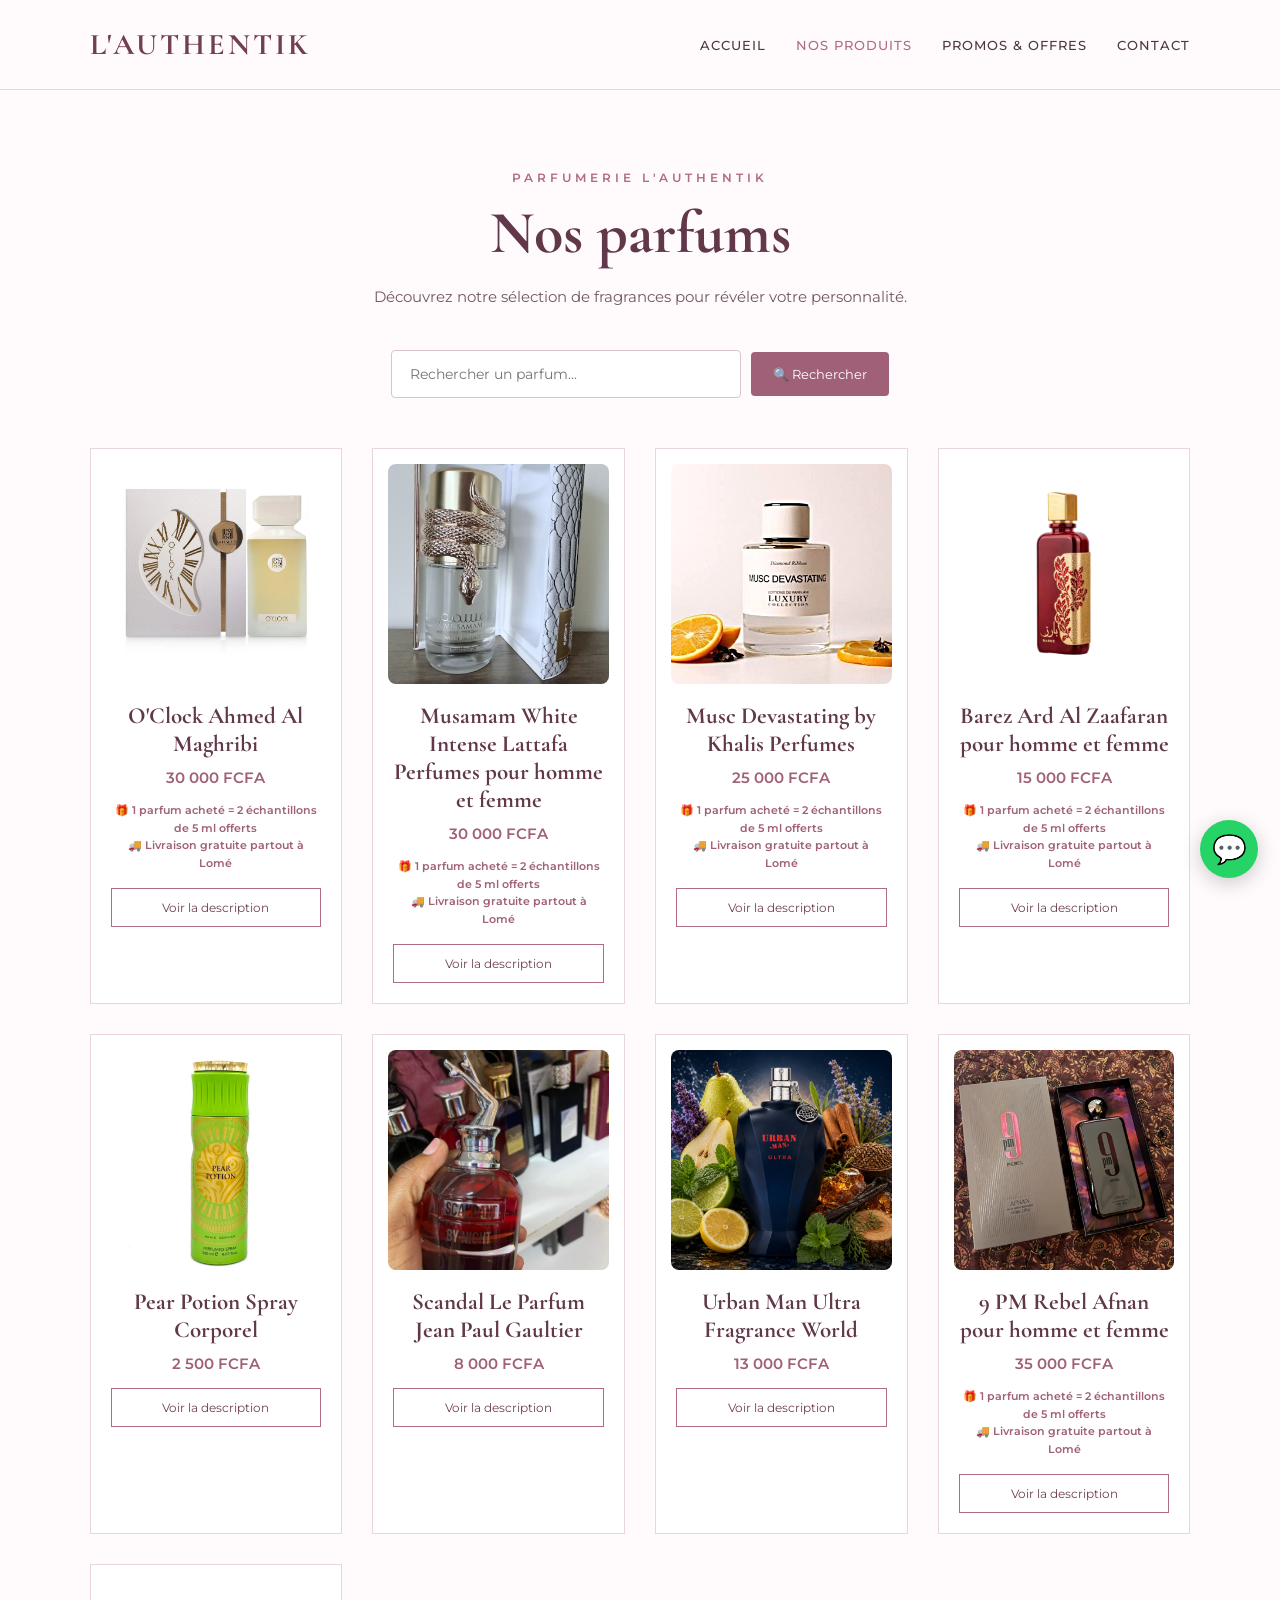
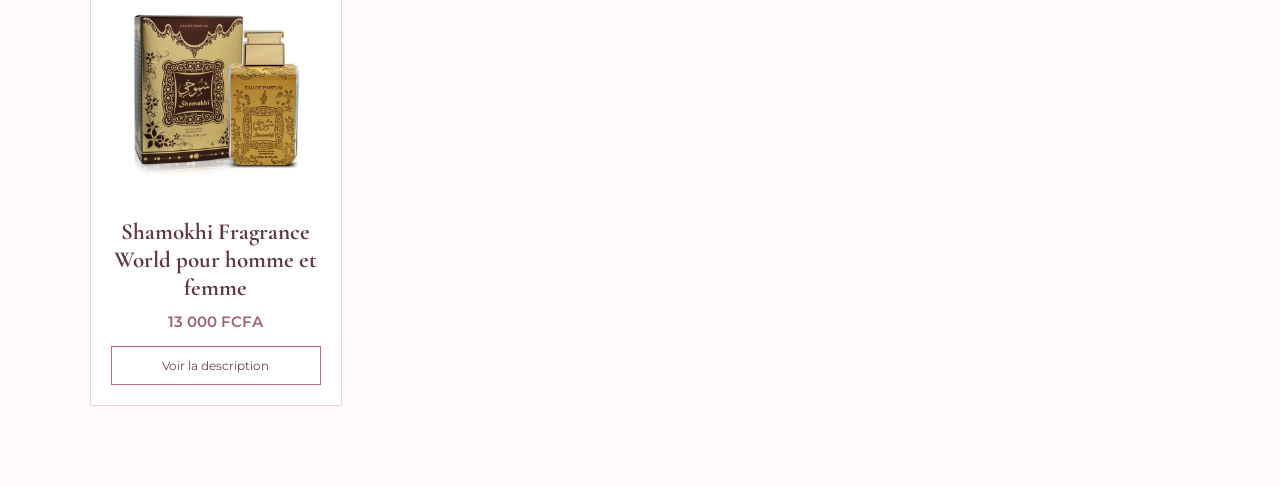
==== produits.html @ a154cd82 "Add files via upload" ====
<!DOCTYPE html>
<html lang="fr">

<head>
    <meta charset="UTF-8">
    <meta name="viewport" content="width=device-width, initial-scale=1.0">

    <link rel="stylesheet" href="css/style.css">

    <title>Nos produits - PARFUMERIE L'AUTHENTIK</title>
</head>

<body>

    <!-- HEADER -->
    <header>

        <div class="logo">
            <a href="index.html">L'AUTHENTIK</a>
        </div>

        <nav>
            <a href="index.html">Accueil</a>
            <a href="produits.html" class="active">Nos produits</a>
            <a href="promos.html">Promos & Offres</a>
            <a href="contact.html">Contact</a>
        </nav>

    </header>


    <!-- PAGE PRODUITS -->
    <main class="products-page">

        <div class="products-header">

            <p class="section-small-title">
                PARFUMERIE L'AUTHENTIK
            </p>

            <h1>Nos parfums</h1>

            <p>
                Découvrez notre sélection de fragrances
                pour révéler votre personnalité.
            </p>

        </div>


        <!-- RECHERCHE -->
        <div class="search-section">

            <input
                type="text"
                id="searchProduct"
                placeholder="Rechercher un parfum..."
            >

            <button onclick="searchProduct()">
                🔍 Rechercher
            </button>

        </div>


        <!-- PRODUITS -->
        <section class="products-grid">


            <!-- PRODUIT 1 -->

<article class="product-card">

    <div class="product-image">
        <img
            src="images/oclock1.png"
            alt="O'Clock Ahmed Al Maghribi pour homme et femme">
    </div>

    <div class="product-info">

        <h2>O'Clock Ahmed Al Maghribi</h2>

        <p class="product-price">
            30 000 FCFA
        </p>

        <button
    class="description-button"
    onclick="showProduct('O\'Clock Ahmed Al Maghribi pour homme et femme', 'images/oclock1.png', 'Un parfum unisexe, frais, fruité, épicé et élégant : 🍏 Pomme croquante • 🌿 Lavande aromatique • 🌶️ Cannelle chaleureuse • 🍊 Bergamote & pamplemousse pétillants • 🌸 Fleur d’oranger & muguet délicats • 🖤 Cuir élégant • 🍦 Vanille, musc, patchouli & ambre chaleureux', 30000)">
    Voir la description
</button>

    </div>

</article>


            <!-- PRODUIT 2 -->

            <article class="product-card">

    <div class="product-image">
        <img
            src="images/musawhin.jpg"
            alt="Musamam White Intense Lattafa Perfumes pour homme et femme">
    </div>

    <div class="product-info">

        <h2>Musamam White Intense Lattafa Perfumes pour homme et femme</h2>

        <p class="product-price">
            30 000 FCFA
        </p>

        <button
    class="description-button"
    onclick="showProduct('Musamam White Intense Lattafa Perfumes pour homme et femme', 'images/musawhin.jpg', 'Un parfum unisexe, crémeux, épicé, boisé et élégant : 🍊 Orange & bergamote fraîches et pétillantes • 🌶️ Épices chaleureuses • 🥥 Noix de coco crémeuse • 🌸 Ylang-ylang floral et sensuel • ✨ Ambroxan, bois de santal, musc & benjoin', 30000)">
    Voir la description
</button>

    </div>

</article>
            
            <!-- PRODUIT 3 -->
            <article class="product-card">

    <div class="product-image">
        <img
            src="images/muscdev.jpg"
            alt="Musc Devastating by Khalis Perfumes">
    </div>

    <div class="product-info">

        <h2>Musc Devastating by Khalis Perfumes</h2>

        <p class="product-price">
            25 000 FCFA
        </p>

        <button
    class="description-button"
    onclick="showProduct('Musc Devastating by Khalis Perfumes', 'images/muscdev.jpg', 'Un parfum unisexe, oriental, chaud, épicé et sensuel : 🌿 Lavande aromatique • 🍊 Mandarine & bergamote pétillantes • 🌶️ Cannelle & clou de girofle épicés • 🍦 Vanille douce et enveloppante • ✨ Musc, fève tonka, ambre & bois chaleureux', 25000)">
    Voir la description
</button>

    </div>

</article>

            <!-- PRODUIT 4 -->
            <article class="product-card">

    <div class="product-image">
        <img
            src="images/barez1.jpg"
            alt="Barez Ard Al Zaafaran pour homme et femme">
    </div>

    <div class="product-info">

        <h2>Barez Ard Al Zaafaran pour homme et femme</h2>

        <p class="product-price">
            15 000 FCFA
        </p>

        <button
    class="description-button"
    onclick="showProduct('Barez Ard Al Zaafaran pour homme et femme', 'images/barez1.jpg', 'Un parfum unisexe, floral, doux, élégant et sensuel : 🍋 Bergamote fraîche et pétillante • 🌸 Fleur d’oranger & jasmin délicats • 🌺 Tubéreuse crémeuse et envoûtante • 🍦 Vanille douce et chaleureuse • ✨ Musc & cèdre pour une touche raffinée', 15000)">
    Voir la description
</button>

    </div>

</article>

            <!-- PRODUIT 5 -->
            <article class="product-card">  
                <div class="product-image">
        <img
            src="images/pepo.png"
            alt="Pear Potion Spray Corporel">
    </div>

    <div class="product-info">

        <h2>Pear Potion Spray Corporel</h2>

        <p class="product-price">
            2 500 FCFA
        </p>

        <button
    class="description-button"
    onclick="showProduct('Pear Potion Spray Corporel', 'images/pepo.png', 'Un spray corporel unisexe, fruité, frais, gourmand et pétillant : 🍐 Poire juteuse • 🍎 Pomme croquante • 🌸 Jasmin délicat • 🍮 Caramel doux et gourmand • 🫐 Framboise sucrée • ✨ Musc doux et sensuel', 2500)">
    Voir la description
</button>

    </div>

</article>      

            <!-- PRODUIT 6 -->
            <article class="product-card">  
                <div class="product-image">
        <img
            src="images/scand1.jpeg"
            alt="Scandal Le Parfum Jean Paul Gaultier">
    </div>

    <div class="product-info">

        <h2>Scandal Le Parfum Jean Paul Gaultier</h2>

        <p class="product-price">
            8 000 FCFA
        </p>

        <button
    class="description-button"
    onclick="showProduct('Scandal Le Parfum Jean Paul Gaultier', 'images/scand1.jpeg', 'Un parfum féminin, gourmand, sensuel et élégant : 🍯 Miel doux et gourmand • 🌸 Gardénia floral et sensuel • 🌿 Patchouli profond et chaleureux • ✨ Une signature chypre gourmande, irrésistiblement séduisante', 8000)">
    Voir la description

</button>

    </div>

</article>      

<!-- PRODUIT 7 -->
            <article class="product-card">  
                <div class="product-image">
 <img
            src="images/Urban Man Ultra Fragrance World.jpeg"
            alt="Urban Man Ultra Fragrance World">
    </div>

    <div class="product-info">

        <h2>Urban Man Ultra Fragrance World</h2>

        <p class="product-price">
            13 000 FCFA
        </p>

        <button
    class="description-button"
    onclick="showProduct('Urban Man Ultra Fragrance World', 'images/Urban Man Ultra Fragrance World.jpeg', 'Un parfum masculin, frais, fruité, épicé et séduisant : 🍐 Poire juteuse et sucrée • 🌿 Lavande aromatique • 🌶️ Cardamome épicée • 🌸 Fleur d’oranger & sauge • ✨ Patchouli, labdanum & fève tonka chaleureuse', 13000)">
    Voir la description

</button>

    </div>

</article>      

<!-- PRODUIT 8 -->
            <article class="product-card">  
                <div class="product-image">
<img
            src="images/9 PM Rebel Afnan pour homme et femme.jpg"
            alt="9 PM Rebel Afnan pour homme et femme">
    </div>

    <div class="product-info">

        <h2>9 PM Rebel Afnan pour homme et femme</h2>

        <p class="product-price">
            35 000 FCFA
        </p>

        <button
    class="description-button"
    onclick="showProduct('9 PM Rebel Afnan pour homme et femme', 'images/9 PM Rebel Afnan pour homme et femme.jpg', 'Un parfum unisexe, fruité, gourmand, chaleureux et audacieux : 🍊 Mandarine fraîche et pétillante • 🍍 Ananas juteux et exotique • 🍏 Pomme Granny Smith croquante • 🌿 Mousse de chêne, bois de cèdre & vanille • 🍮 Caramel fondant • ✨ Bois secs, ambre gris & musc', 35000)">
    Voir la description

</button>

    </div>

</article> 

<!-- PRODUIT 9 -->
            <article class="product-card">  
                <div class="product-image">
<img
            src="images/Shamokhi Fragrance World pour homme et femme.jpg"
            alt="Shamokhi Fragrance World pour homme et femme">
    </div>

    <div class="product-info">

        <h2>Shamokhi Fragrance World pour homme et femme</h2>

        <p class="product-price">
            13 000 FCFA
        </p>

        <button
    class="description-button"
    onclick="showProduct('Shamokhi Fragrance World pour homme et femme', 'images/Shamokhi Fragrance World pour homme et femme.jpg', 'Un parfum unisexe, oriental, chaud, épicé et élégant : 🍋 Agrumes frais et pétillants • 🌶️ Notes épicées & safran précieux • 🌿 Accords boisés chaleureux • 🍦 Vanille douce et enveloppante • ✨ Oud intense et mystérieux', 13000)">
    Voir la description

</button>

    </div>

</article> 







        </section>

    </main>


    <!-- FENÊTRE DESCRIPTION -->
    <div class="product-modal" id="productModal">

        <div class="modal-content">

            <button class="modal-close" onclick="closeProduct()">
                ×
            </button>

            <div class="modal-image">

                <img
                    id="modalImage"
                    src=""
                    alt=""
                >

            </div>

            <div class="modal-info">

                <p class="modal-small-title">
                    PARFUMERIE L'AUTHENTIK
                </p>

                <h2 id="modalName"></h2>

                <p id="modalDescription"></p>

                <div id="modalOffer" class="modal-offer"></div>

                <div id="modalPromo" class="modal-promo"></div>

                <a
                    id="whatsappOrder"
                    href="#"
                    class="modal-order"
                    target="_blank">
                    Commander sur WhatsApp
                </a>

            </div>

        </div>

    </div>


    <!-- WHATSAPP -->
    <a
        href="https://wa.me/22890119604"
        class="whatsapp-button"
        target="_blank"
        aria-label="Contacter sur WhatsApp">
        💬
    </a>


    <script src="js/script.js"></script>

</body>

</html>
---- css/style.css ----
@import url('https://fonts.googleapis.com/css2?family=Cormorant+Garamond:wght@500;600;700&family=Montserrat:wght@400;500;600&display=swap');

/* =========================
RESET
========================= */

* {
    margin: 0;
    padding: 0;
    box-sizing: border-box;
}

body {
    font-family: 'Montserrat', sans-serif;
    background: #fffafc;
    color: #3d2933;
}

/* =========================
HEADER
========================= */

header {
    height: 90px;
    padding: 0 7%;
    display: flex;
    align-items: center;
    justify-content: space-between;
    background: rgba(255, 250, 252, 0.97);
    border-bottom: 1px solid #ead5dd;
    position: relative;
    z-index: 10;
}

/* LOGO */

.logo a {
    text-decoration: none;
    color: #704052;
    font-family: 'Cormorant Garamond', serif;
    font-size: 30px;
    font-weight: 700;
    letter-spacing: 3px;
}

/* MENU */

nav {
    display: flex;
    align-items: center;
    gap: 30px;
}

nav a {
    text-decoration: none;
    color: #4d3740;
    font-size: 13px;
    font-weight: 500;
    text-transform: uppercase;
    letter-spacing: 1px;
    transition: 0.3s;
}

nav a:hover,
nav a.active {
    color: #b06b87;
}

/* =========================
HERO
========================= */

.hero {
    min-height: calc(100vh - 90px);
    position: relative;
    display: flex;
    align-items: center;
    padding: 80px 10%;
    background-image: url("../images/accueil2.jpg");
    background-size: cover;
    background-position: center;
}

/* VOILE POUR ESTOMPER L'IMAGE */

.hero-overlay {
    position: absolute;
    inset: 0;
    background: rgba(160, 95, 115, 0.363);
}

/* CONTENU */

.hero-content {
    position: relative;
    z-index: 2;
    max-width: 650px;
}

.hero-small-title {
    color: #461529;
    font-size: 36px;
    font-weight: 600;
    letter-spacing: 5px;
    margin-bottom: 15px;
}

.hero h1 {
    font-family: 'Cormorant Garamond', serif;
    font-size: clamp(15px, 7vw, 40px);
    line-height: 0.9;
    font-weight: 300;
    color: #613849;
    margin-bottom: 30px;
}

.hero-slogan {
    max-width: 500px;
    font-size: 16px;
    line-height: 1.8;
    color: #17020b;
    margin-bottom: 35px;
}

/* BOUTON */

.hero-button {
    display: inline-block;
    padding: 15px 30px;
    background: #9f6078;
    color: white;
    text-decoration: none;
    font-size: 13px;
    font-weight: 600;
    letter-spacing: 1px;
    border-radius: 3px;
    transition: 0.3s;
}

.hero-button:hover {
    background: #704052;
    transform: translateY(-2px);
}

/* =========================
WHATSAPP
========================= */

.whatsapp-button {
    position: fixed;
    right: 22px;
    bottom: 22px;
    width: 58px;
    height: 58px;
    display: flex;
    align-items: center;
    justify-content: center;
    background: #25D366;
    color: white;
    border-radius: 50%;
    text-decoration: none;
    font-size: 28px;
    box-shadow: 0 5px 20px rgba(0, 0, 0, 0.2);
    z-index: 100;
    transition: 0.3s;
}

.whatsapp-button:hover {
    transform: scale(1.1);
}

/* =========================
VERSION TELEPHONE
========================= */

@media (max-width: 768px) {

    header {
        height: auto;
        min-height: 80px;
        padding: 18px 5%;
        flex-direction: column;
        gap: 15px;
    }

    .logo a {
        font-size: 26px;
    }

    nav {
        width: 100%;
        justify-content: center;
        gap: 15px;
        flex-wrap: wrap;
    }

    nav a {
        font-size: 10px;
    }

    .hero {
        min-height: calc(100vh - 130px);
        padding: 60px 7%;
        background-position: center;
    }

    .hero-overlay {
        background: rgba(255, 245, 248, 0.78);
    }

    .hero-small-title {
        font-size: 18px;
        letter-spacing: 3px;
    }

    .hero h1 {
        font-size: 58px;
    }

    .hero-slogan {
        font-size: 14px;
    }
}
/* =========================
PAGE PRODUITS
========================= */

.products-page {
    min-height: 100vh;
    padding: 80px 7%;
    background: #fffafc;
}

.products-header {
    text-align: center;
    max-width: 700px;
    margin: 0 auto 40px;
}

.section-small-title {
    color: #b06b87;
    font-size: 12px;
    font-weight: 600;
    letter-spacing: 4px;
    margin-bottom: 12px;
}

.products-header h1 {
    font-family: 'Cormorant Garamond', serif;
    font-size: 60px;
    color: #613849;
    margin-bottom: 15px;
}

.products-header > p:last-child {
    color: #705963;
    font-size: 15px;
    line-height: 1.7;
}


/* =========================
RECHERCHE
========================= */

.search-section {
    display: flex;
    justify-content: center;
    align-items: center;
    gap: 10px;
    margin-bottom: 50px;
}

.search-section input {
    width: 350px;
    padding: 14px 18px;
    border: 1px solid #ddc3ce;
    border-radius: 4px;
    background: white;
    font-family: 'Montserrat', sans-serif;
    font-size: 14px;
    outline: none;
}

.search-section input:focus {
    border-color: #b06b87;
}

.search-section button {
    padding: 14px 22px;
    border: none;
    background: #9f6078;
    color: white;
    font-family: 'Montserrat', sans-serif;
    font-size: 13px;
    cursor: pointer;
    border-radius: 4px;
    transition: 0.3s;
}

.search-section button:hover {
    background: #704052;
}


/* =========================
GRILLE PRODUITS
========================= */

.products-grid {
    display: grid;
    grid-template-columns: repeat(4, 1fr);
    gap: 30px;
}


/* CARTE PRODUIT */

.product-card {
    background: white;
    border: 1px solid #ead5dd;
    padding: 15px;
    transition: 0.3s;
}

.product-card:hover {
    transform: translateY(-5px);
    box-shadow: 0 10px 30px rgba(112, 64, 82, 0.12);
}


/* IMAGE */

.product-image {
    width: 100%;
    aspect-ratio: 1 / 1;
    overflow: hidden;
    background: #f8edf1;
    border-radius: 8px;
}

.product-image img {
    width: 100%;
    height: 100%;
    object-fit: cover;
    display: block;
    transition: 0.4s;
}

.product-card:hover .product-image img {
    transform: scale(1.04);
}


/* INFORMATIONS */

.product-info {
    padding: 18px 5px 5px;
    text-align: center;
}

.product-info h2 {
    font-family: 'Cormorant Garamond', serif;
    font-size: 23px;
    color: #613849;
    margin-bottom: 10px;
}

.product-price {
    color: #9f6078;
    font-size: 15px;
    font-weight: 600;
    margin-bottom: 15px;
}


/* BOUTON DESCRIPTION */

.description-button {
    width: 100%;
    padding: 11px;
    border: 1px solid #b06b87;
    background: transparent;
    color: #704052;
    font-family: 'Montserrat', sans-serif;
    font-size: 12px;
    cursor: pointer;
    transition: 0.3s;
}

.description-button:hover {
    background: #9f6078;
    color: white;
}


/* =========================
FENÊTRE DESCRIPTION
========================= */

.product-modal {
    display: none;
    position: fixed;
    inset: 0;
    z-index: 200;
    background: rgba(61, 41, 51, 0.65);
    align-items: center;
    justify-content: center;
    padding: 30px;
}

.product-modal.show {
    display: flex;
}

.modal-content {
    position: relative;
    width: min(900px, 100%);
    background: #fffafc;
    display: grid;
    grid-template-columns: 1fr 1fr;
    overflow: hidden;
    border-radius: 8px;
    box-shadow: 0 20px 60px rgba(0, 0, 0, 0.25);
}


/* IMAGE MODALE */

.modal-image {
    min-height: 500px;
    background: #f8edf1;
}

.modal-image img {
    width: 100%;
    height: 100%;
    min-height: 500px;
    object-fit: cover;
    display: block;
}


/* TEXTE MODALE */

.modal-info {
    padding: 55px 45px;
    display: flex;
    flex-direction: column;
    justify-content: center;
}

.modal-small-title {
    color: #b06b87;
    font-size: 11px;
    font-weight: 600;
    letter-spacing: 3px;
    margin-bottom: 15px;
}

.modal-info h2 {
    font-family: 'Cormorant Garamond', serif;
    font-size: 42px;
    color: #613849;
    margin-bottom: 20px;
}

#modalDescription {
    color: #59434c;
    font-size: 14px;
    line-height: 1.8;
    margin-bottom: 20px;
}


/* OFFRE */

.modal-offer {
    color: #9f6078;
    font-size: 13px;
    font-weight: 600;
    line-height: 1.7;
    margin-bottom: 15px;
}

.modal-promo {
    color: #704052;
    font-size: 13px;
    margin-bottom: 20px;
}


/* BOUTON COMMANDER */

.modal-order {
    display: inline-block;
    padding: 14px 20px;
    background: #9f6078;
    color: white;
    text-decoration: none;
    text-align: center;
    font-size: 13px;
    font-weight: 600;
    border-radius: 4px;
    transition: 0.3s;
}

.modal-order:hover {
    background: #704052;
}


/* FERMER */

.modal-close {
    position: absolute;
    top: 15px;
    right: 18px;
    width: 35px;
    height: 35px;
    border: none;
    background: white;
    color: #704052;
    font-size: 25px;
    cursor: pointer;
    border-radius: 50%;
    z-index: 5;
}


/* =========================
PRODUITS SUR TELEPHONE
========================= */

@media (max-width: 768px) {

    .products-page {
        padding: 55px 5%;
    }

    .products-header h1 {
        font-size: 48px;
    }

    .search-section {
        flex-direction: column;
        margin-bottom: 35px;
    }

    .search-section input {
        width: 100%;
    }

    .search-section button {
        width: 100%;
    }

    /* 2 PRODUITS PAR LIGNE */

    .products-grid {
        grid-template-columns: repeat(2, minmax(0, 1fr));
        gap: 15px;
    }

    .product-card {
        padding: 10px;
    }

    .product-info {
        padding-top: 12px;
    }

    .product-info h2 {
        font-size: 18px;
    }

    .product-price {
        font-size: 13px;
    }

    .description-button {
        font-size: 10px;
        padding: 9px 5px;
    }

    /* MODALE TELEPHONE */

    .product-modal {
        padding: 15px;
        overflow-y: auto;
    }

    .modal-content {
        grid-template-columns: 1fr;
        max-height: 95vh;
        overflow-y: auto;
    }

    .modal-image {
        min-height: 280px;
        height: 280px;
    }

    .modal-image img {
        min-height: 280px;
    }

    .modal-info {
        padding: 30px 25px;
    }

    .modal-info h2 {
        font-size: 34px;
    }
}
.product-offer {
    color: #9f6078;
    font-size: 11px;
    font-weight: 600;
    line-height: 1.6;
    margin: 10px 0 15px;
}
/* =========================
PAGE PROMOS
========================= */

.promo-page {
    min-height: calc(100vh - 90px);
    padding: 70px 7%;
    background: #fffafc;
    display: flex;
    align-items: center;
    justify-content: center;
}

.promo-content {
    width: min(1150px, 100%);
    display: grid;
    grid-template-columns: 1fr 1fr;
    background: white;
    border: 1px solid #ead5dd;
    box-shadow: 0 15px 45px rgba(112, 64, 82, 0.10);
}


/* =========================
IMAGE
========================= */

.promo-image {
    min-height: 650px;
    overflow: hidden;
    background: #f8edf1;
}

.promo-image img {
    width: 100%;
    height: 100%;
    min-height: 650px;
    object-fit: cover;
    display: block;
}


/* =========================
TEXTE
========================= */

.promo-text {
    padding: 65px 55px;
    display: flex;
    flex-direction: column;
    justify-content: center;
}

.promo-small-title {
    color: #b06b87;
    font-size: 12px;
    font-weight: 600;
    letter-spacing: 4px;
    margin-bottom: 20px;
}

.promo-text h1 {
    font-family: 'Cormorant Garamond', serif;
    font-size: 52px;
    line-height: 0.95;
    color: #613849;
    margin-bottom: 25px;
}

.promo-text h2 {
    font-family: 'Cormorant Garamond', serif;
    font-size: 25px;
    line-height: 1.3;
    color: #9f6078;
    margin-bottom: 30px;
}

.promo-details {
    border-top: 1px solid #ead5dd;
    border-bottom: 1px solid #ead5dd;
    padding: 22px 0;
}

.promo-details p {
    color: #59434c;
    font-size: 13px;
    line-height: 1.7;
    margin-bottom: 13px;
}

.promo-details p:last-child {
    margin-bottom: 0;
}

.promo-contact {
    margin-top: 28px;
}

.promo-contact p {
    color: #704052;
    font-size: 15px;
    margin-bottom: 20px;
}

.promo-button {
    display: inline-block;
    padding: 14px 24px;
    background: #9f6078;
    color: white;
    text-decoration: none;
    font-size: 12px;
    font-weight: 600;
    letter-spacing: 0.5px;
    border-radius: 3px;
    transition: 0.3s;
}

.promo-button:hover {
    background: #704052;
    transform: translateY(-2px);
}


/* =========================
PROMOS SUR TELEPHONE
========================= */

@media (max-width: 768px) {

    .promo-page {
        padding: 40px 5%;
    }

    .promo-content {
        grid-template-columns: 1fr;
    }

    .promo-image {
        min-height: 350px;
        height: 350px;
    }

    .promo-image img {
        min-height: 350px;
    }

    .promo-text {
        padding: 40px 25px;
    }

    .promo-small-title {
        font-size: 10px;
        letter-spacing: 3px;
    }

    .promo-text h1 {
        font-size: 40px;
    }

    .promo-text h2 {
        font-size: 22px;
    }

    .promo-details p {
        font-size: 12px;
    }

    .promo-button {
        width: 100%;
        text-align: center;
    }
}
/* =========================
PAGE CONTACT
========================= */

.contact-page {
    min-height: calc(100vh - 90px);
    padding: 70px 7%;
    background: #fffafc;
}


/* TITRE */

.contact-header {
    text-align: center;
    max-width: 700px;
    margin: 0 auto 50px;
}

.contact-header h1 {
    font-family: 'Cormorant Garamond', serif;
    font-size: 60px;
    color: #613849;
    margin-bottom: 15px;
}

.contact-header > p:last-child {
    color: #705963;
    font-size: 15px;
    line-height: 1.7;
}


/* CONTENU */

.contact-container {
    max-width: 1150px;
    margin: auto;
    display: grid;
    grid-template-columns: 0.9fr 1.1fr;
    gap: 50px;
}


/* INFORMATIONS */

.contact-info {
    background: white;
    border: 1px solid #ead5dd;
    padding: 45px;
}

.contact-info h2,
.contact-map h2 {
    font-family: 'Cormorant Garamond', serif;
    font-size: 34px;
    color: #613849;
    margin-bottom: 30px;
}


/* ELEMENT CONTACT */

.contact-item {
    display: flex;
    align-items: center;
    gap: 18px;
    padding: 20px 0;
    border-bottom: 1px solid #ead5dd;
}

.contact-icon {
    width: 45px;
    height: 45px;
    flex-shrink: 0;
    display: flex;
    align-items: center;
    justify-content: center;
    background: #f8e8ef;
    color: #9f6078;
    border-radius: 50%;
    font-size: 20px;
    font-weight: 600;
}

.contact-item h3 {
    font-size: 13px;
    color: #613849;
    margin-bottom: 5px;
}

.contact-item a,
.contact-item p {
    color: #705963;
    font-size: 13px;
    text-decoration: none;
}

.contact-item a:hover {
    color: #b06b87;
}


/* BOUTON CONTACT */

.contact-button {
    display: block;
    margin-top: 30px;
    padding: 15px;
    text-align: center;
    background: #9f6078;
    color: white;
    text-decoration: none;
    font-size: 13px;
    font-weight: 600;
    border-radius: 4px;
    transition: 0.3s;
}

.contact-button:hover {
    background: #704052;
}


/* =========================
CARTE
========================= */

.contact-map {
    background: white;
    border: 1px solid #ead5dd;
    padding: 25px;
}

.map-container {
    width: 100%;
    overflow: hidden;
}

.map-container iframe {
    display: block;
    width: 100%;
    min-height: 450px;
}


/* BOUTON MAPS */

.map-button {
    display: block;
    margin-top: 18px;
    padding: 14px;
    text-align: center;
    border: 1px solid #b06b87;
    color: #704052;
    text-decoration: none;
    font-size: 12px;
    font-weight: 600;
    transition: 0.3s;
}

.map-button:hover {
    background: #9f6078;
    color: white;
}


/* =========================
CONTACT TELEPHONE
========================= */

@media (max-width: 768px) {

    .contact-page {
        padding: 50px 5%;
    }

    .contact-header h1 {
        font-size: 48px;
    }

    .contact-container {
        grid-template-columns: 1fr;
        gap: 25px;
    }

    .contact-info {
        padding: 30px 22px;
    }

    .contact-info h2,
    .contact-map h2 {
        font-size: 30px;
    }

    .contact-map {
        padding: 20px;
    }

    .map-container iframe {
        min-height: 350px;
    }

}
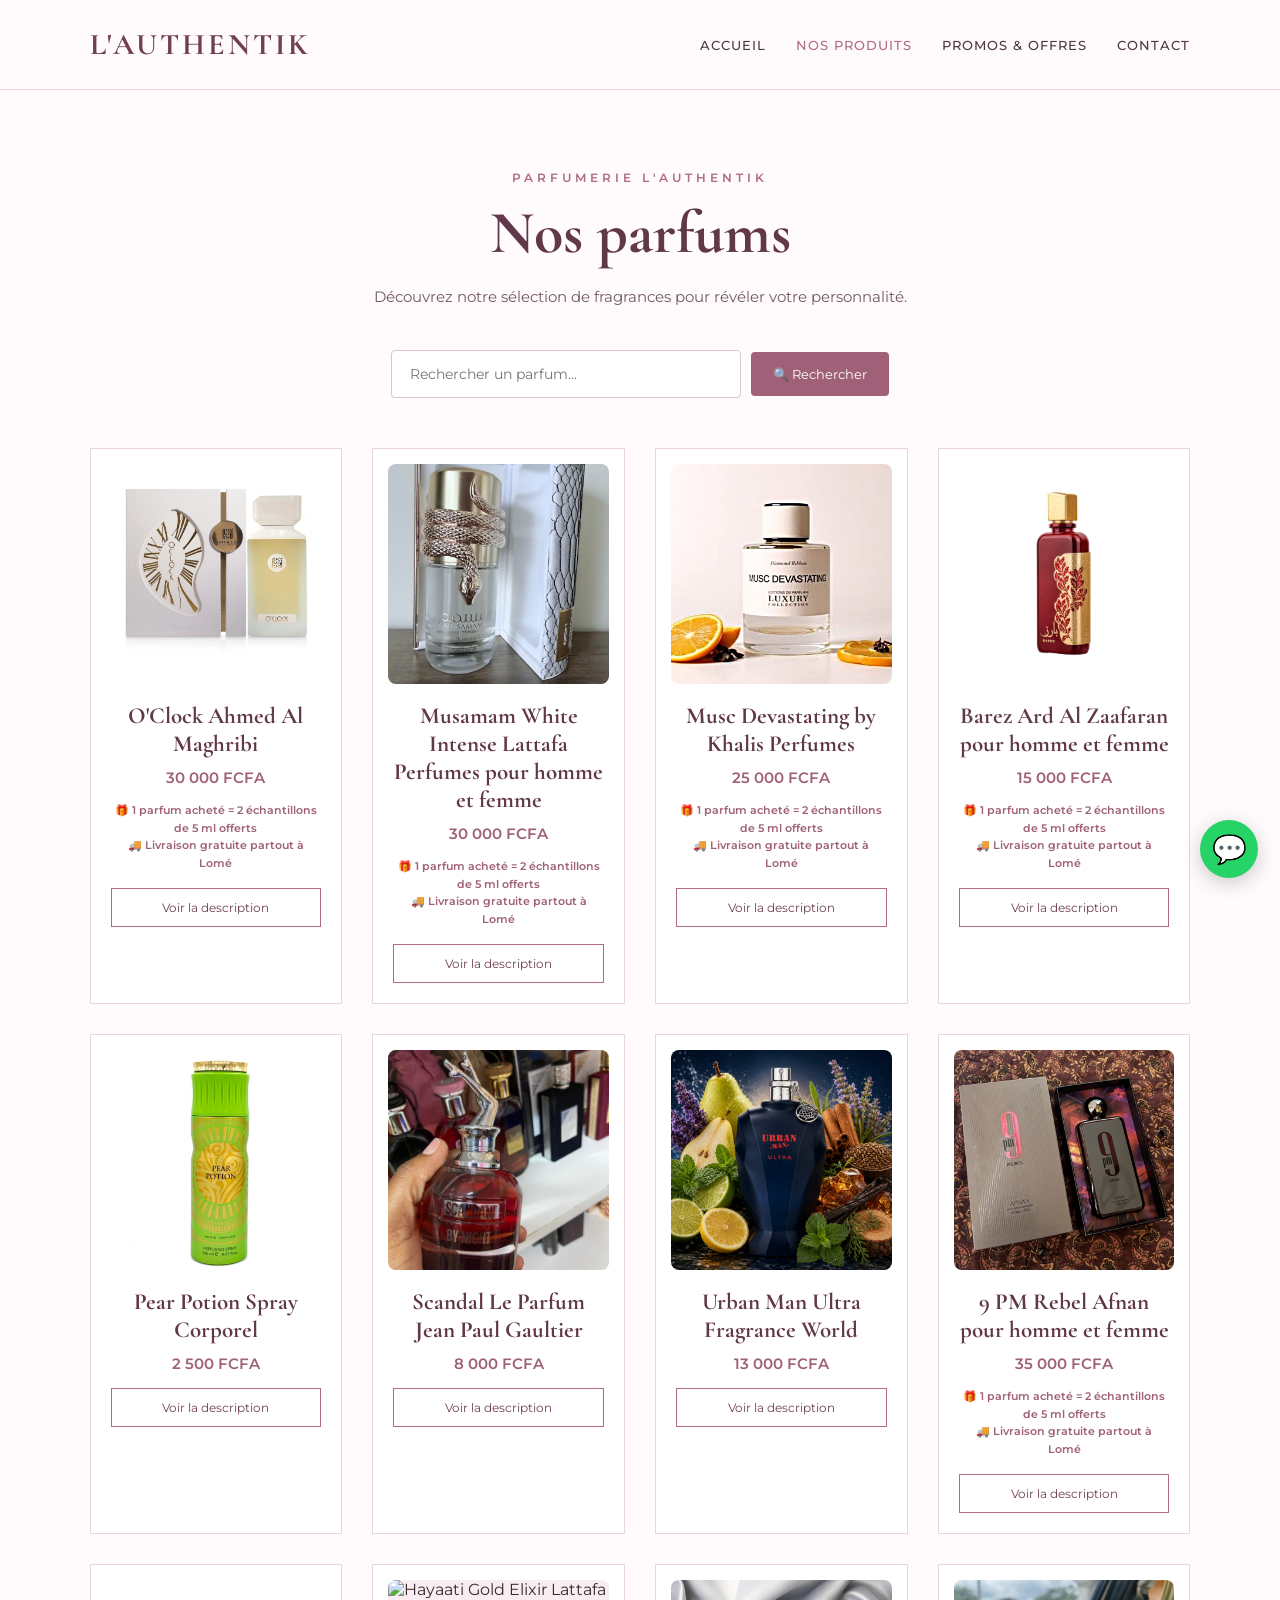
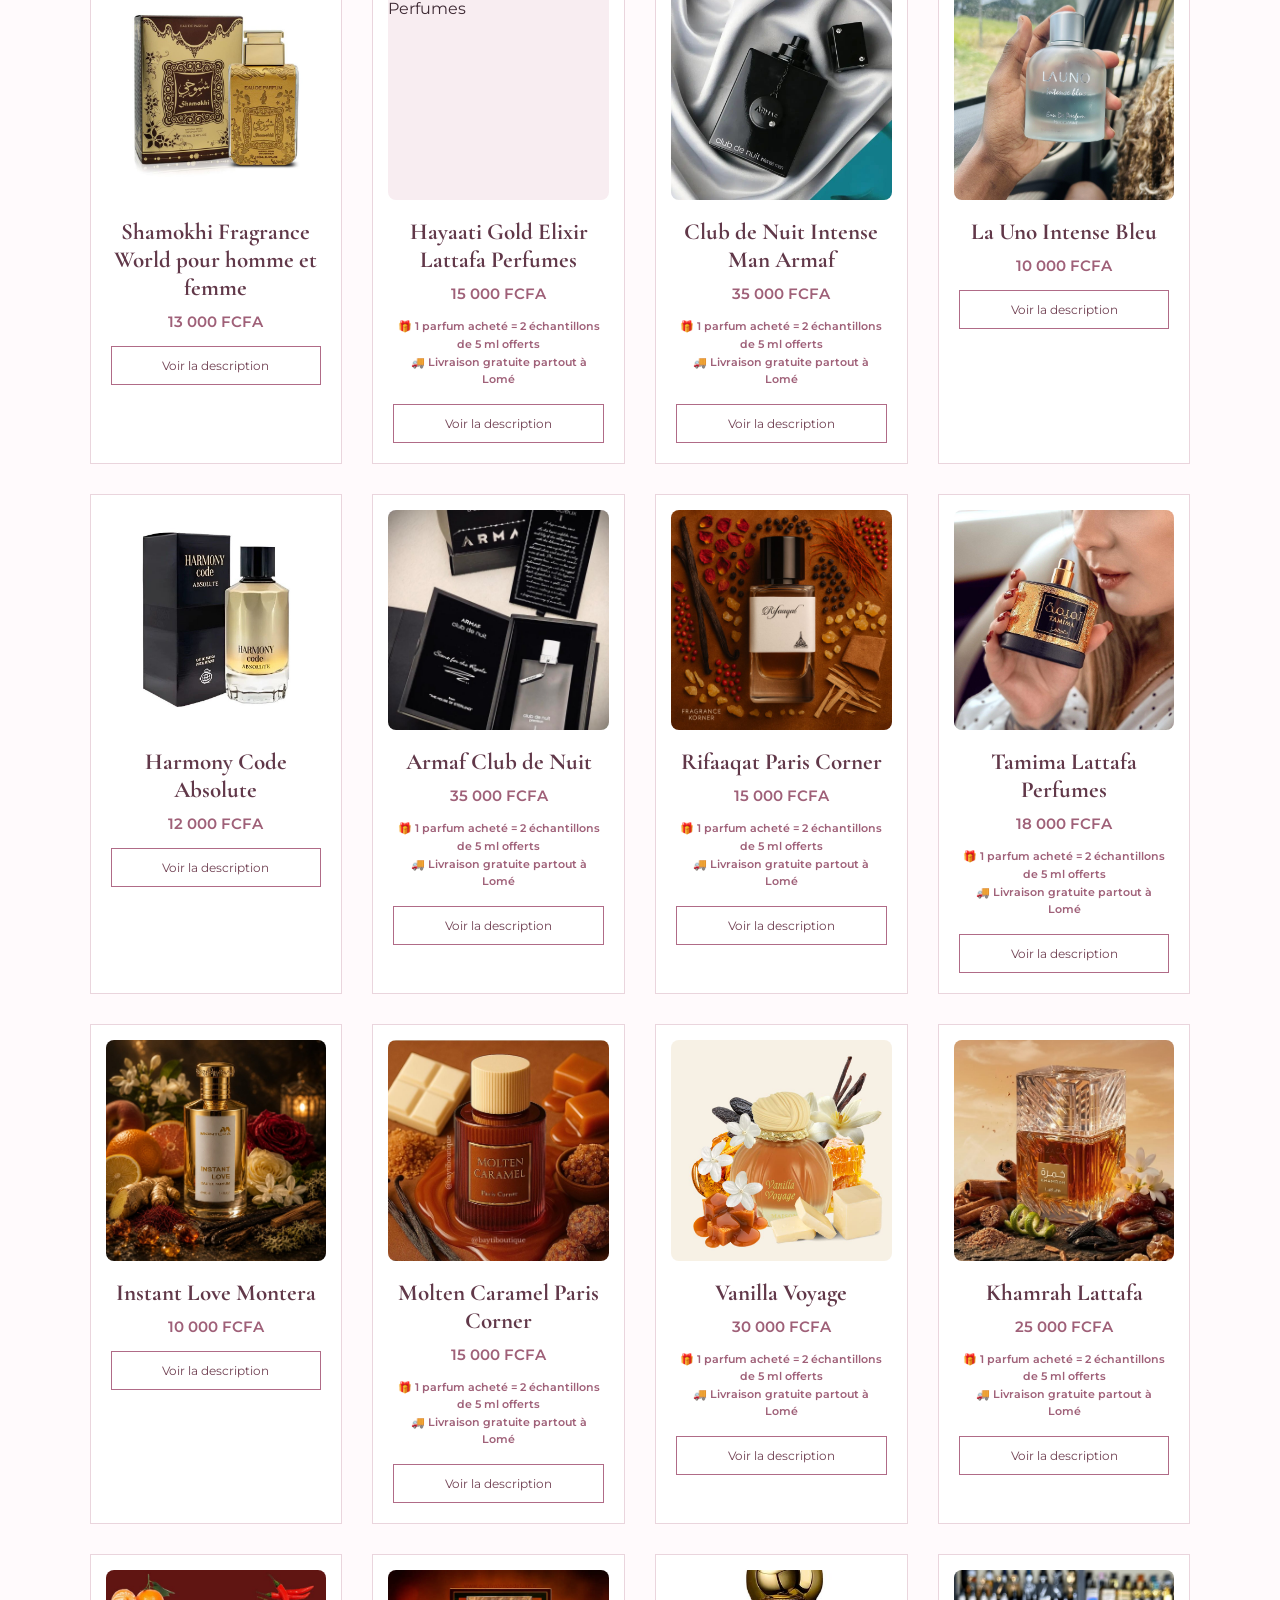
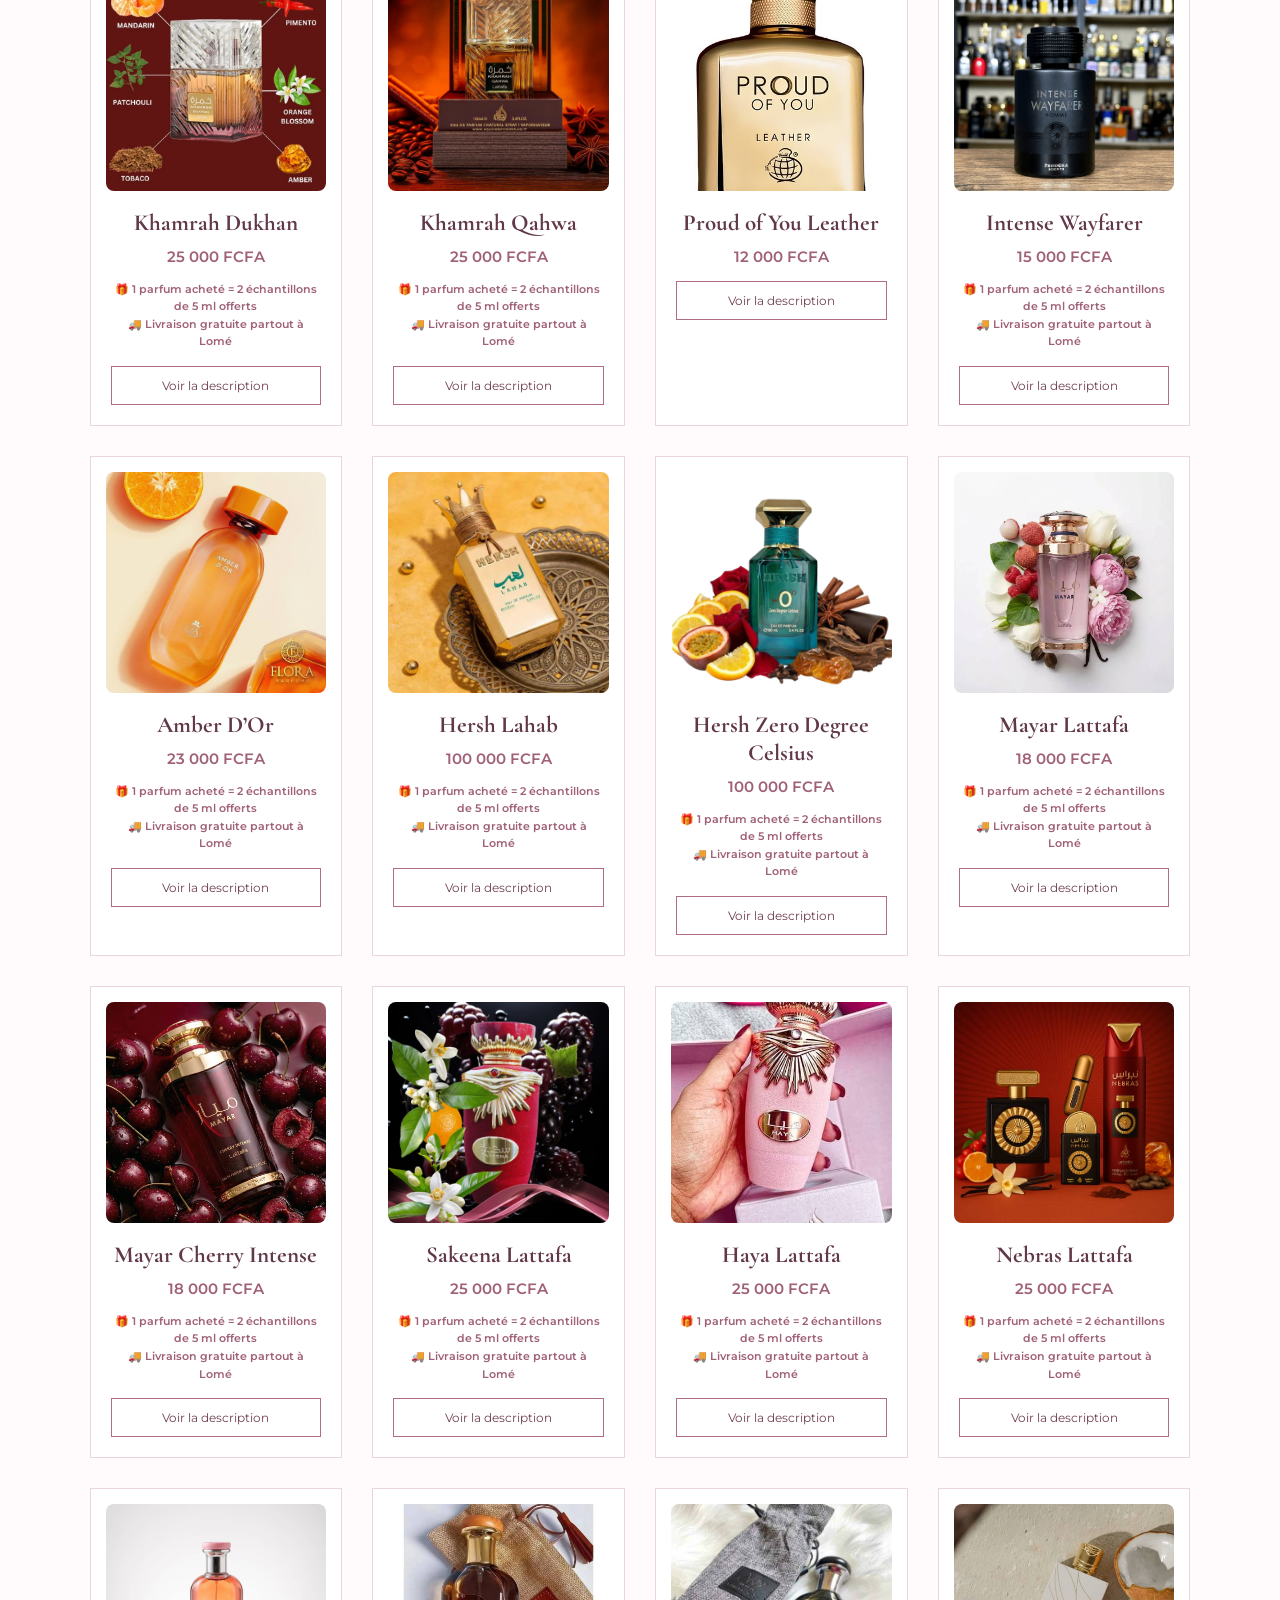
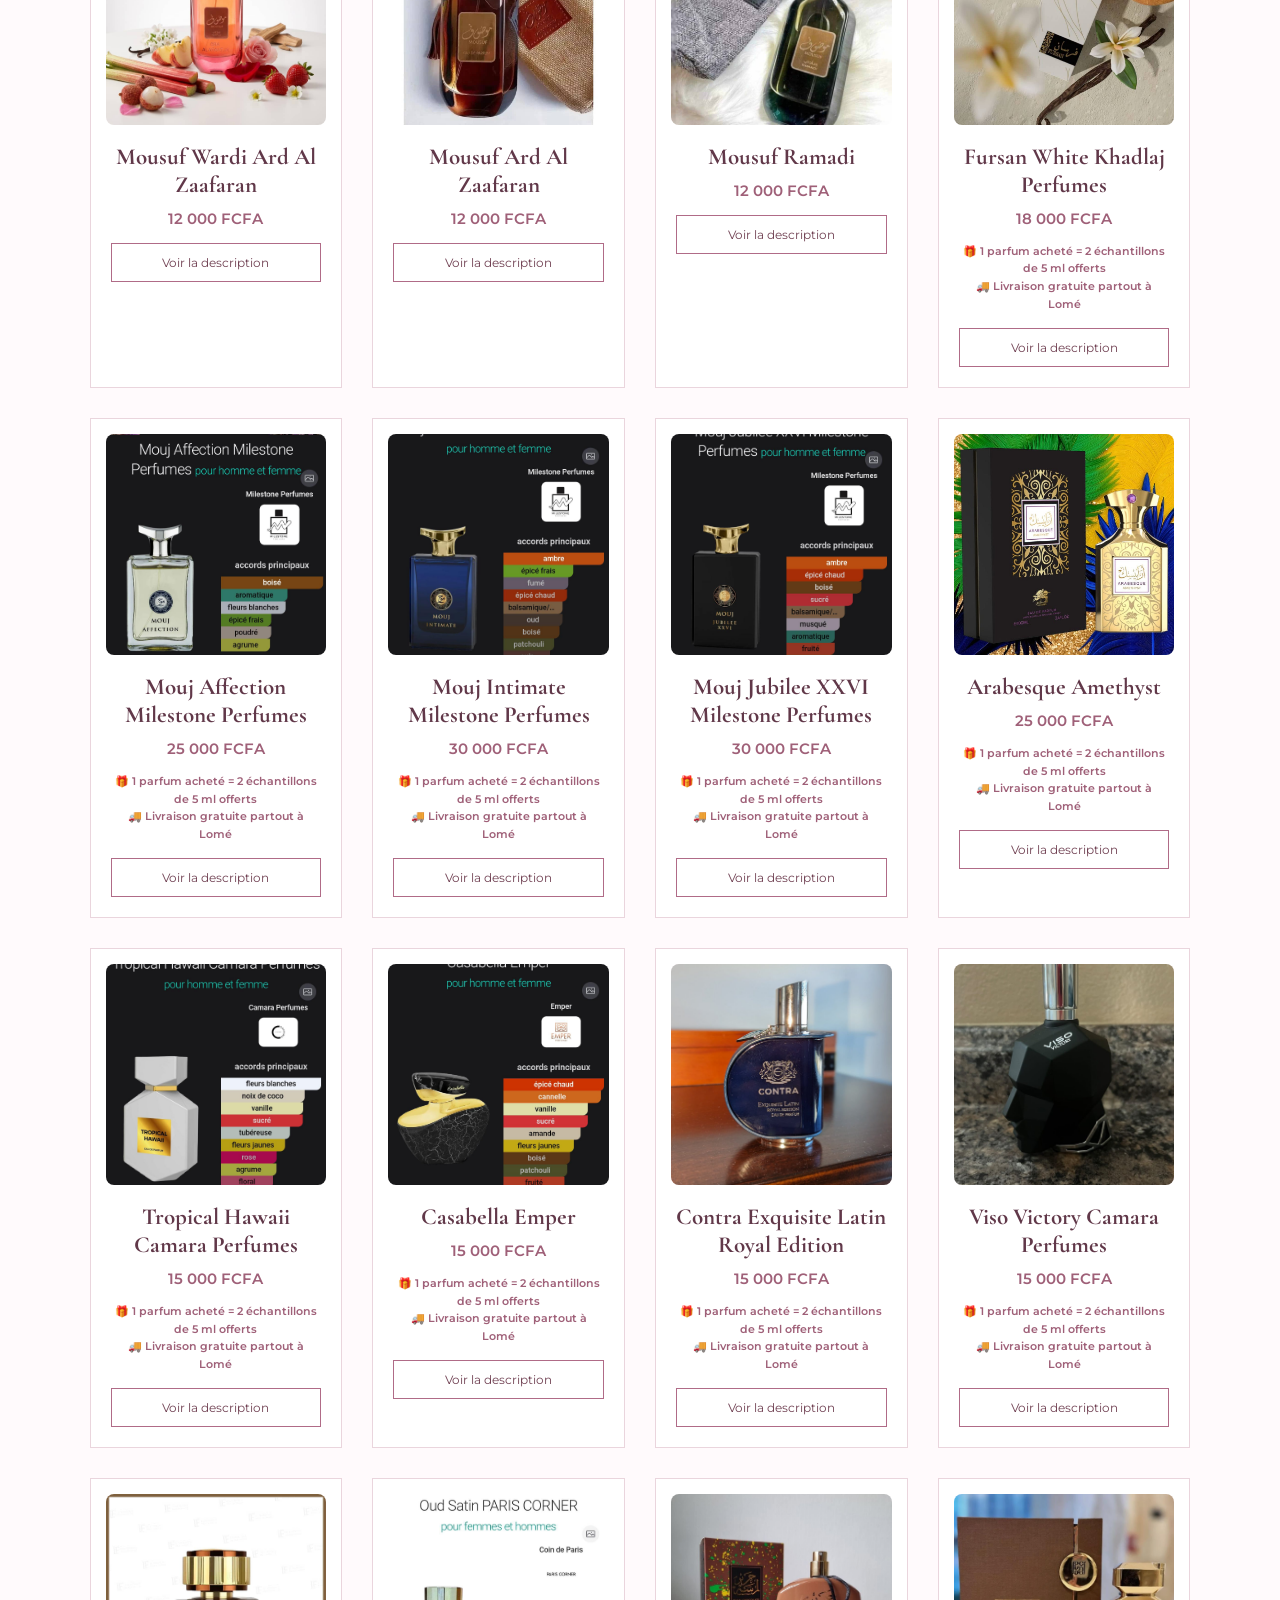
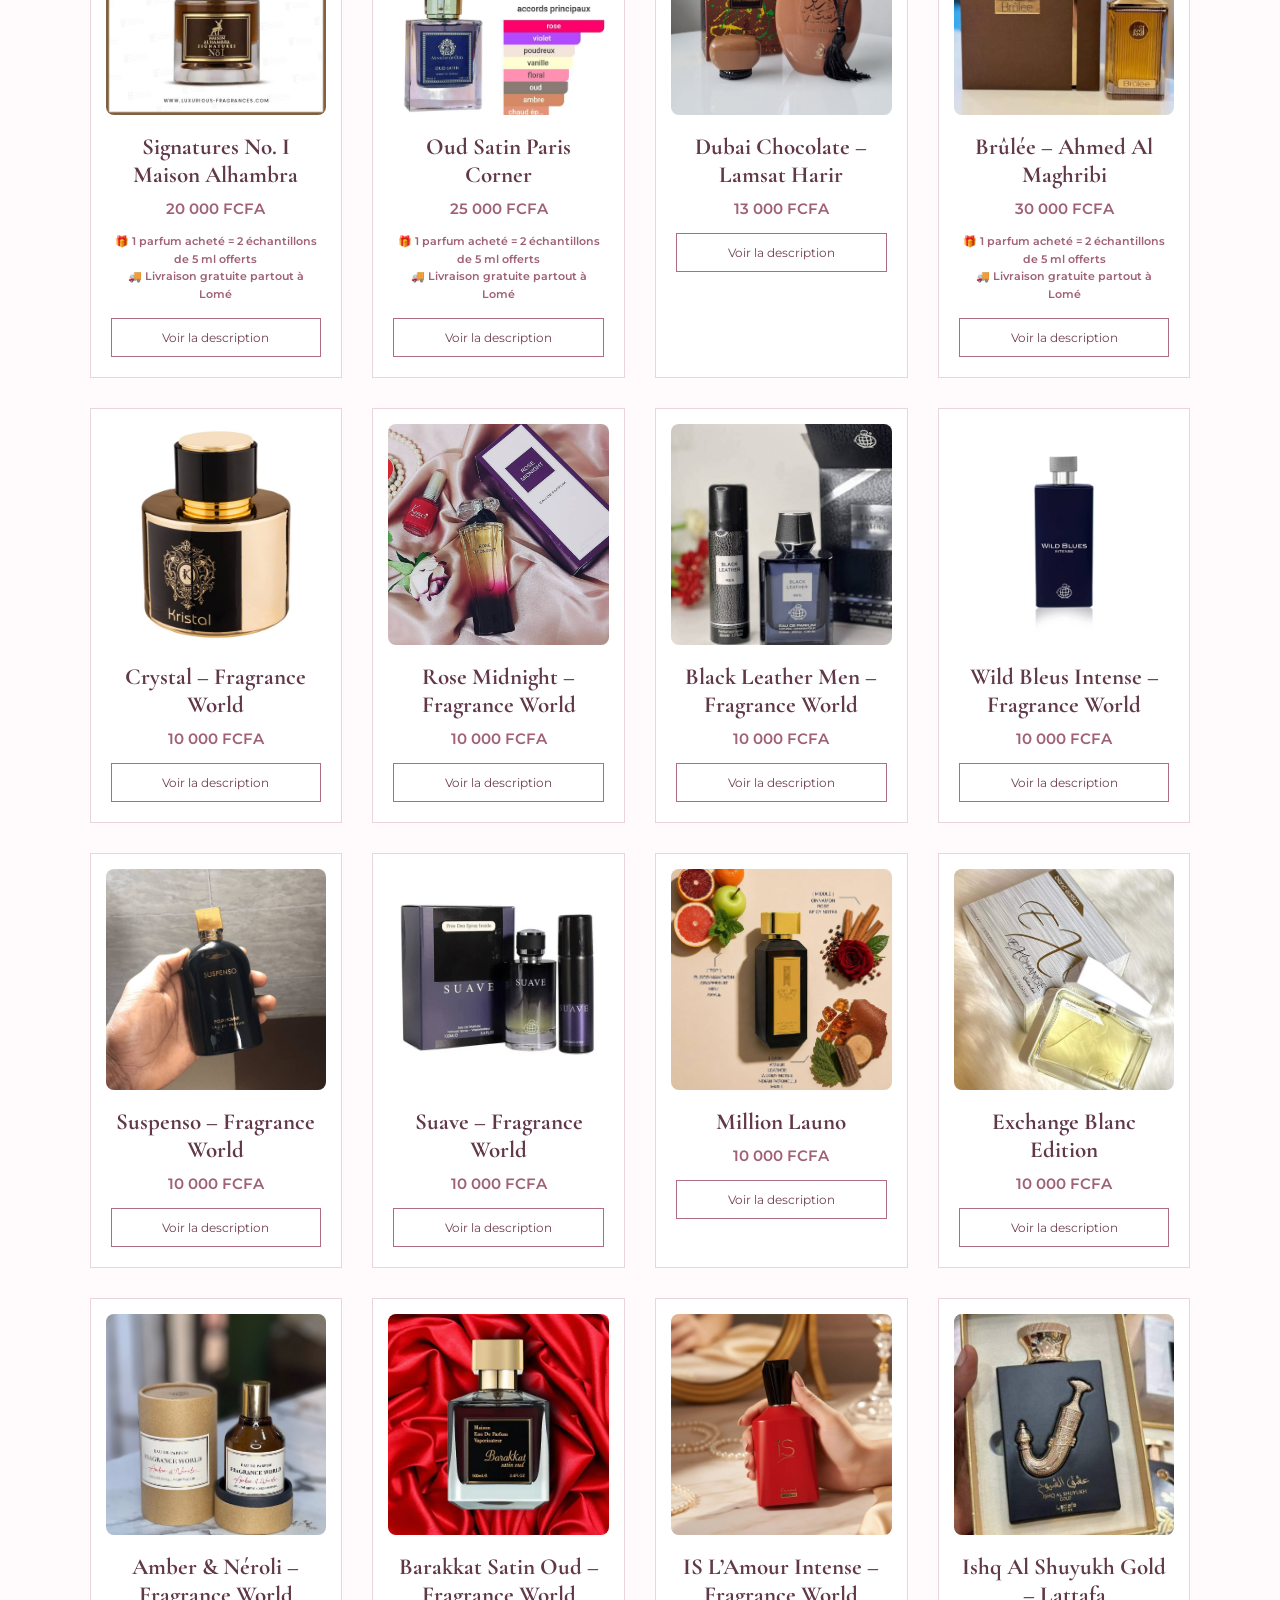
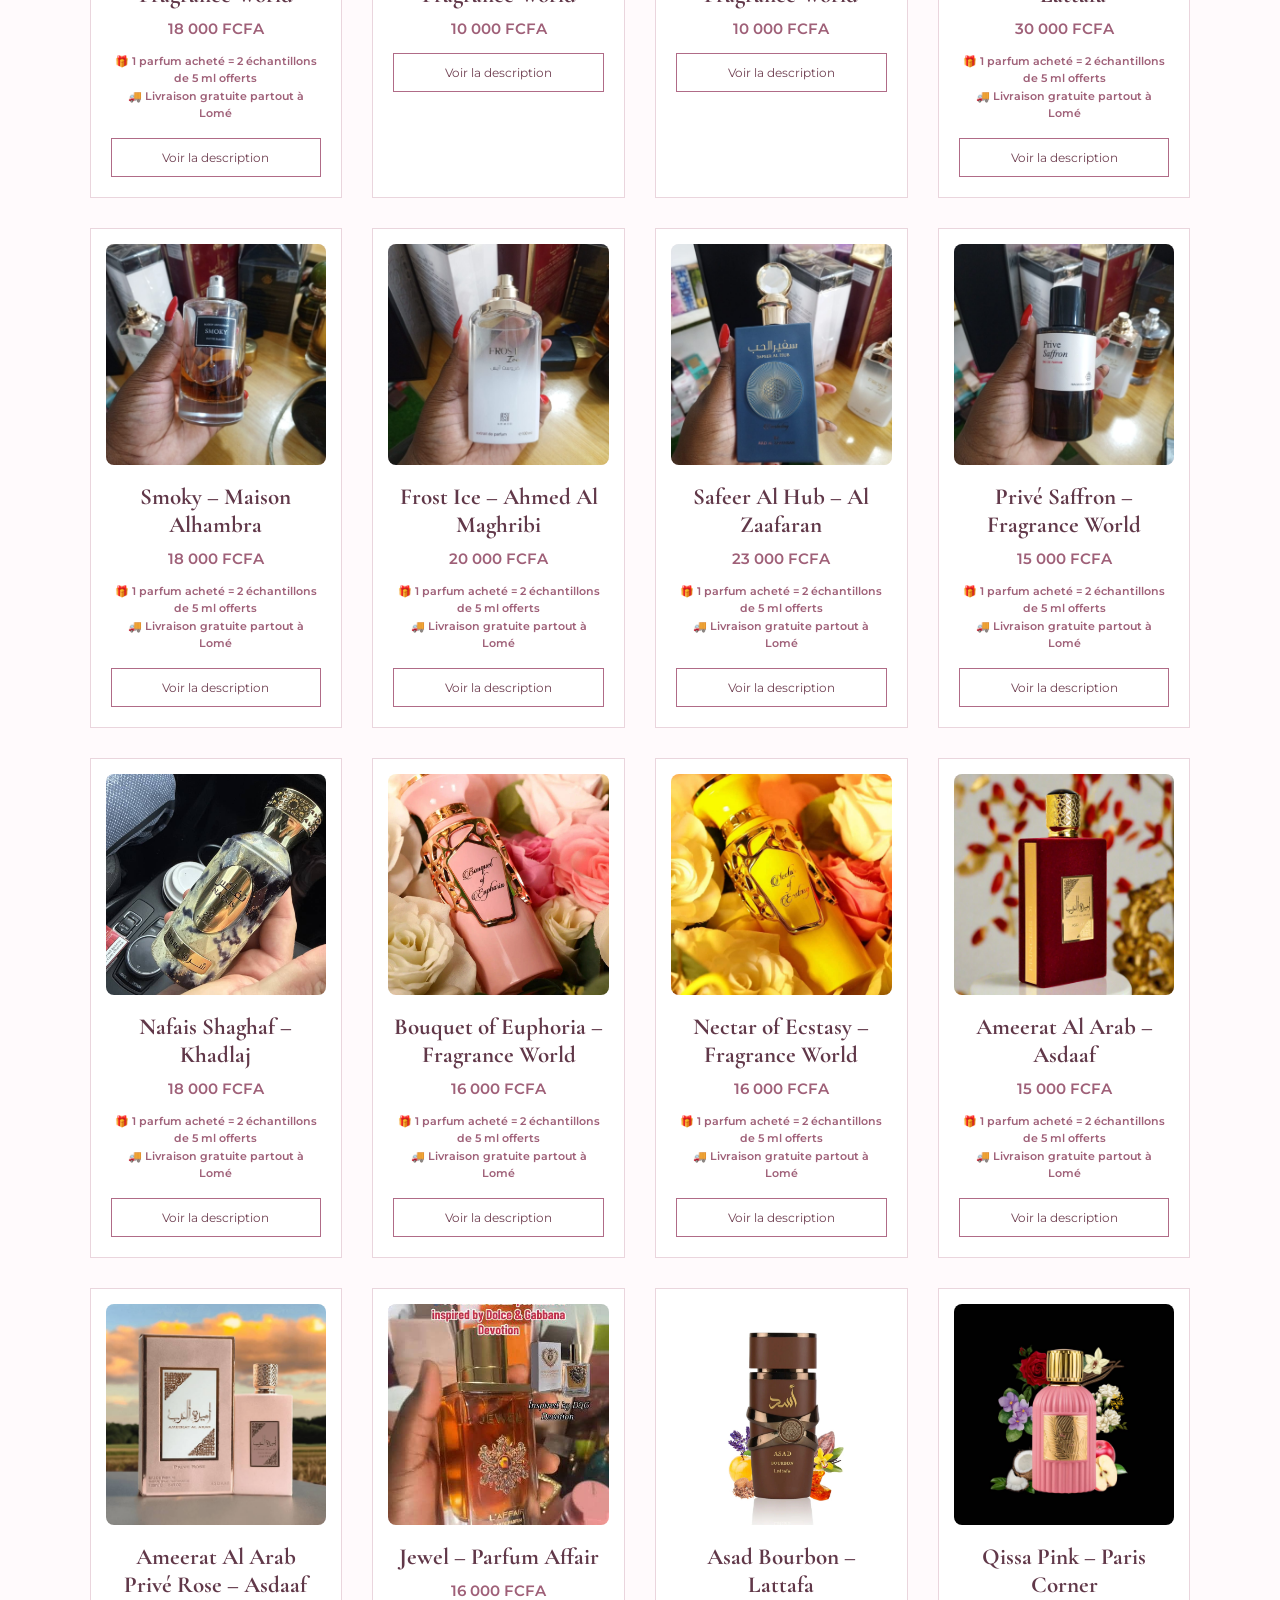
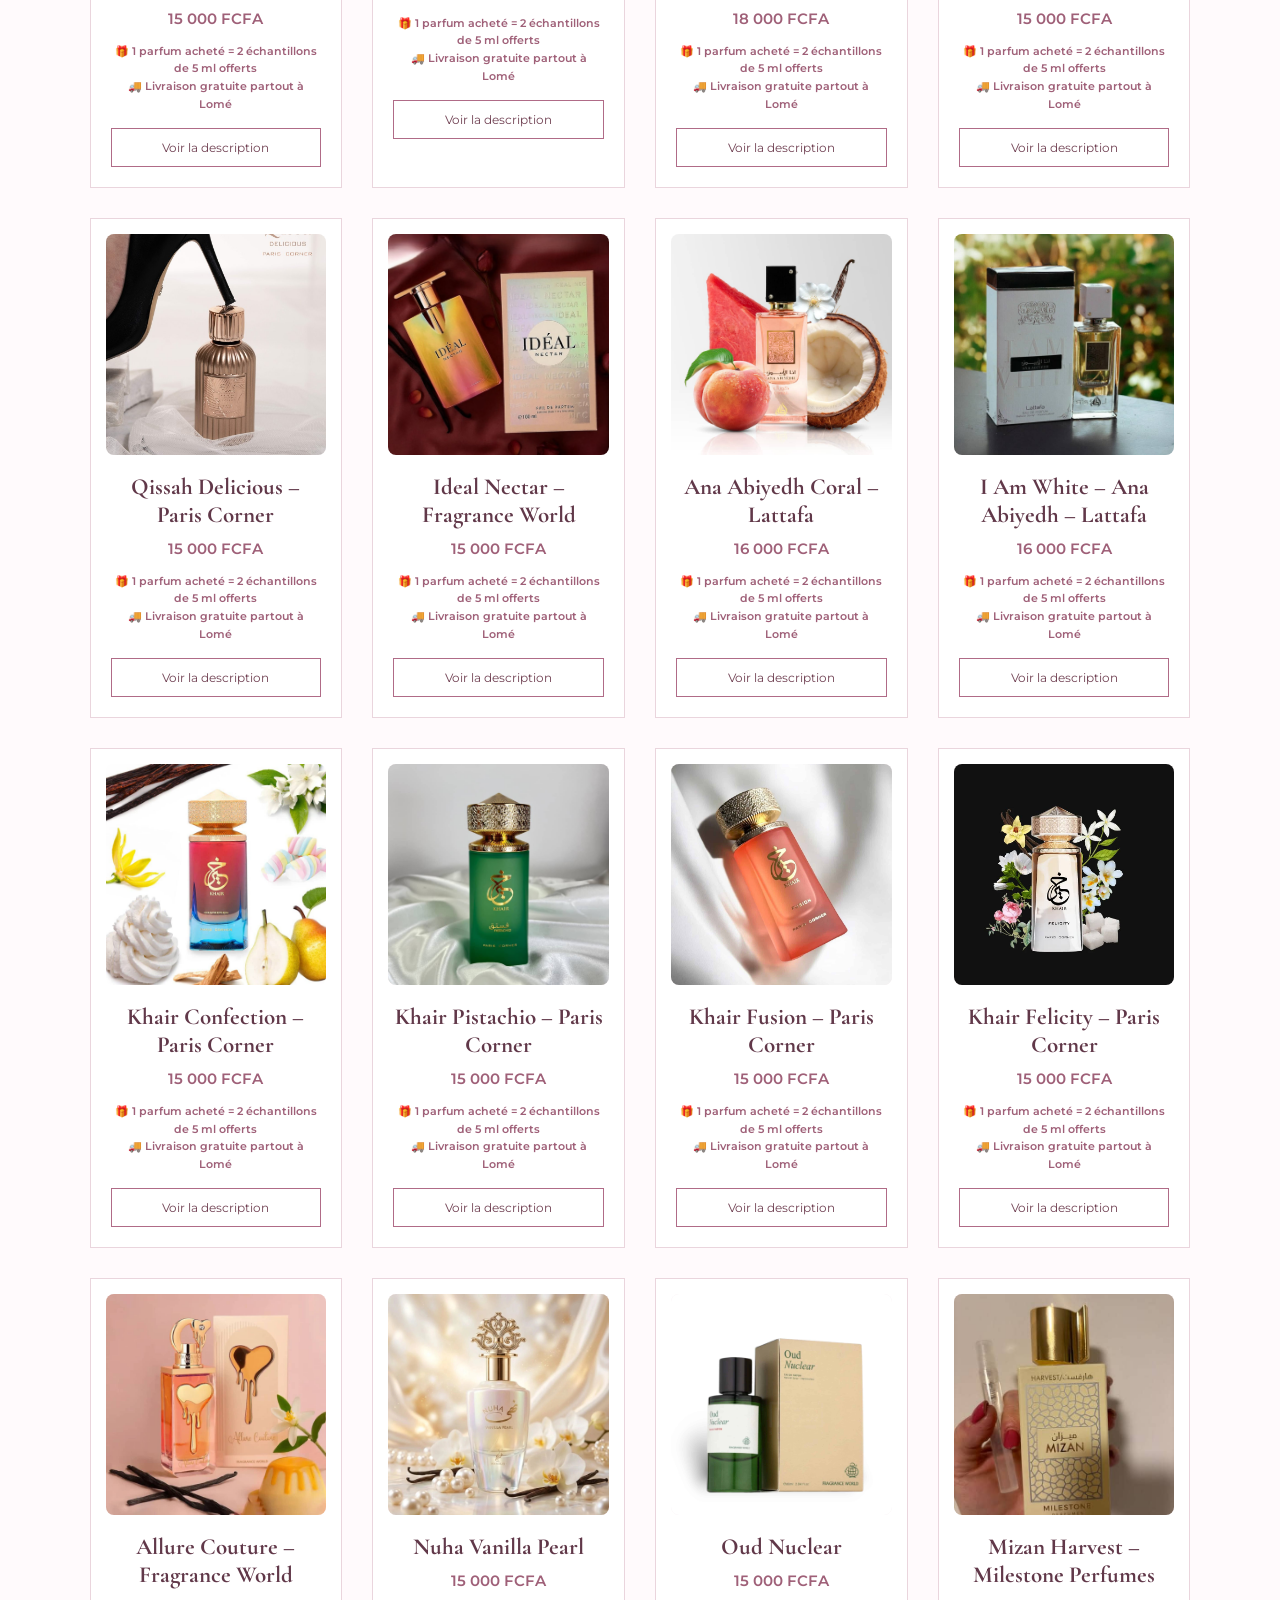
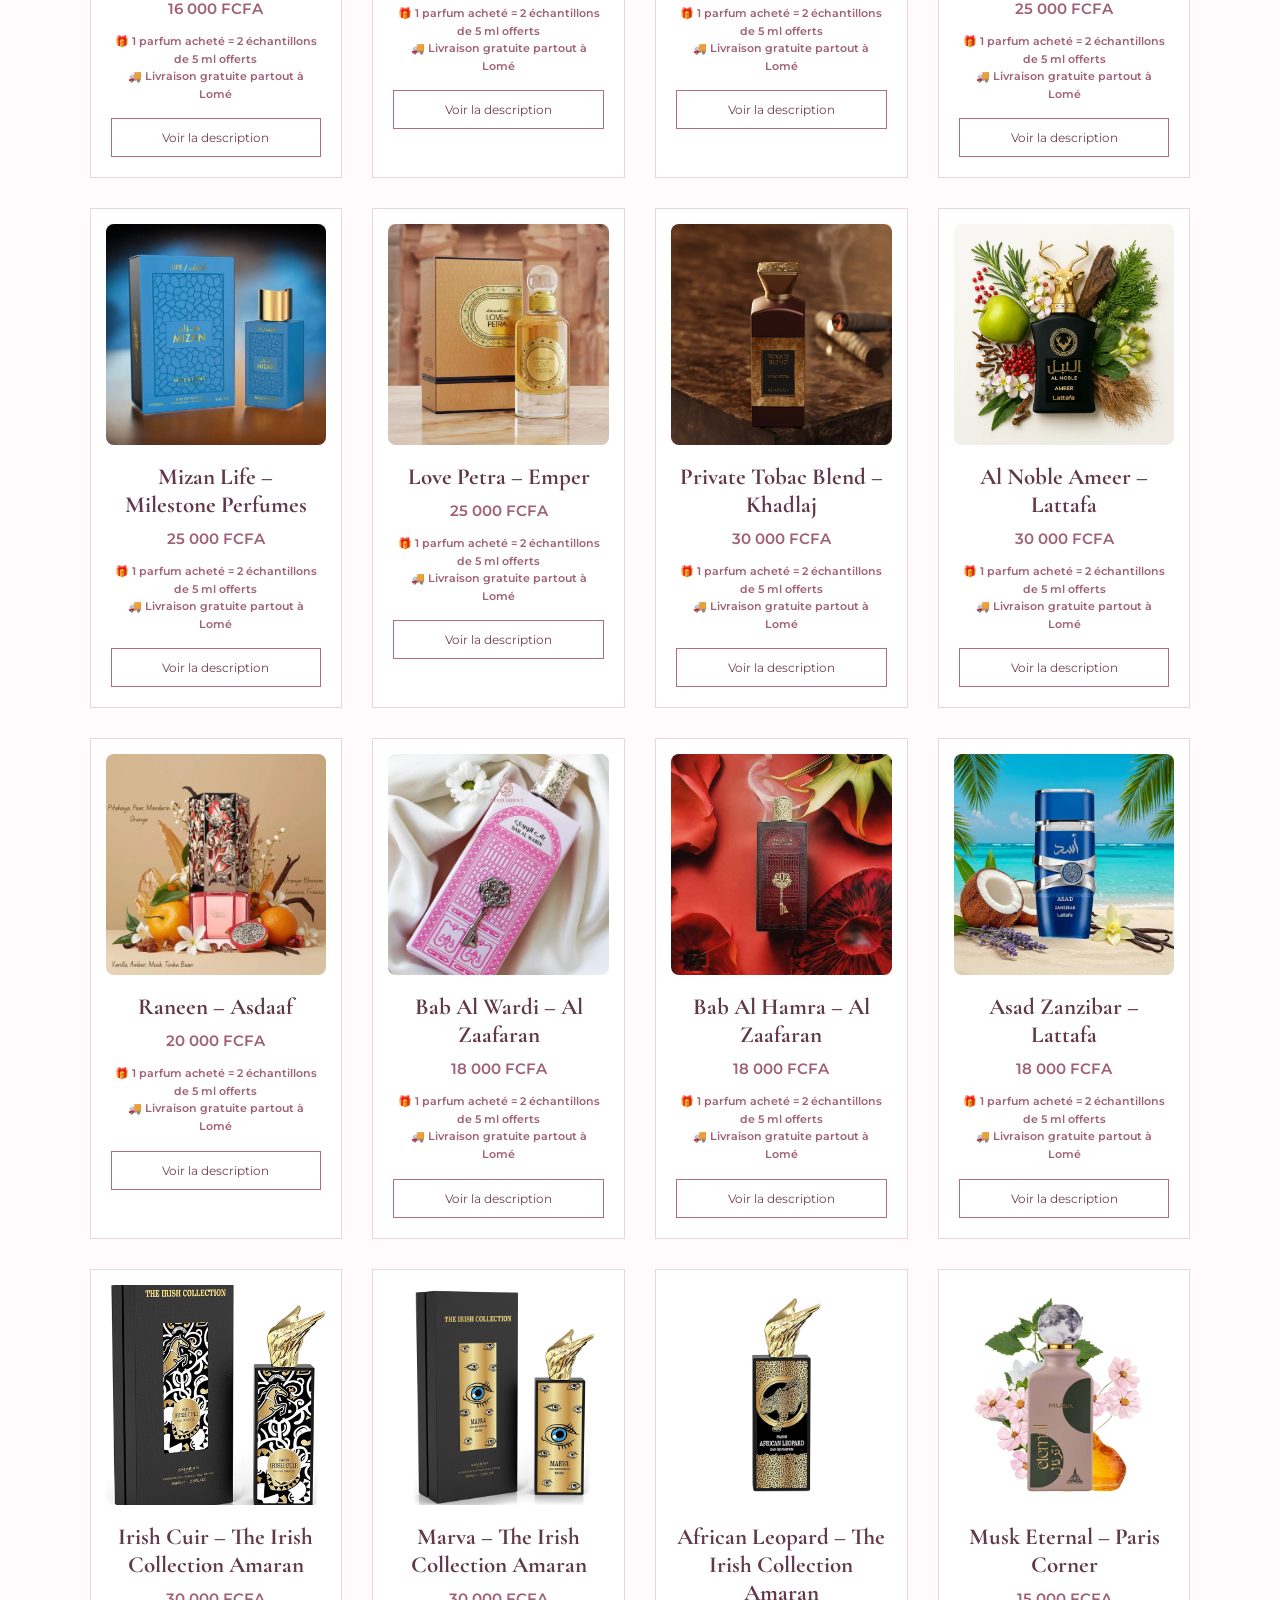
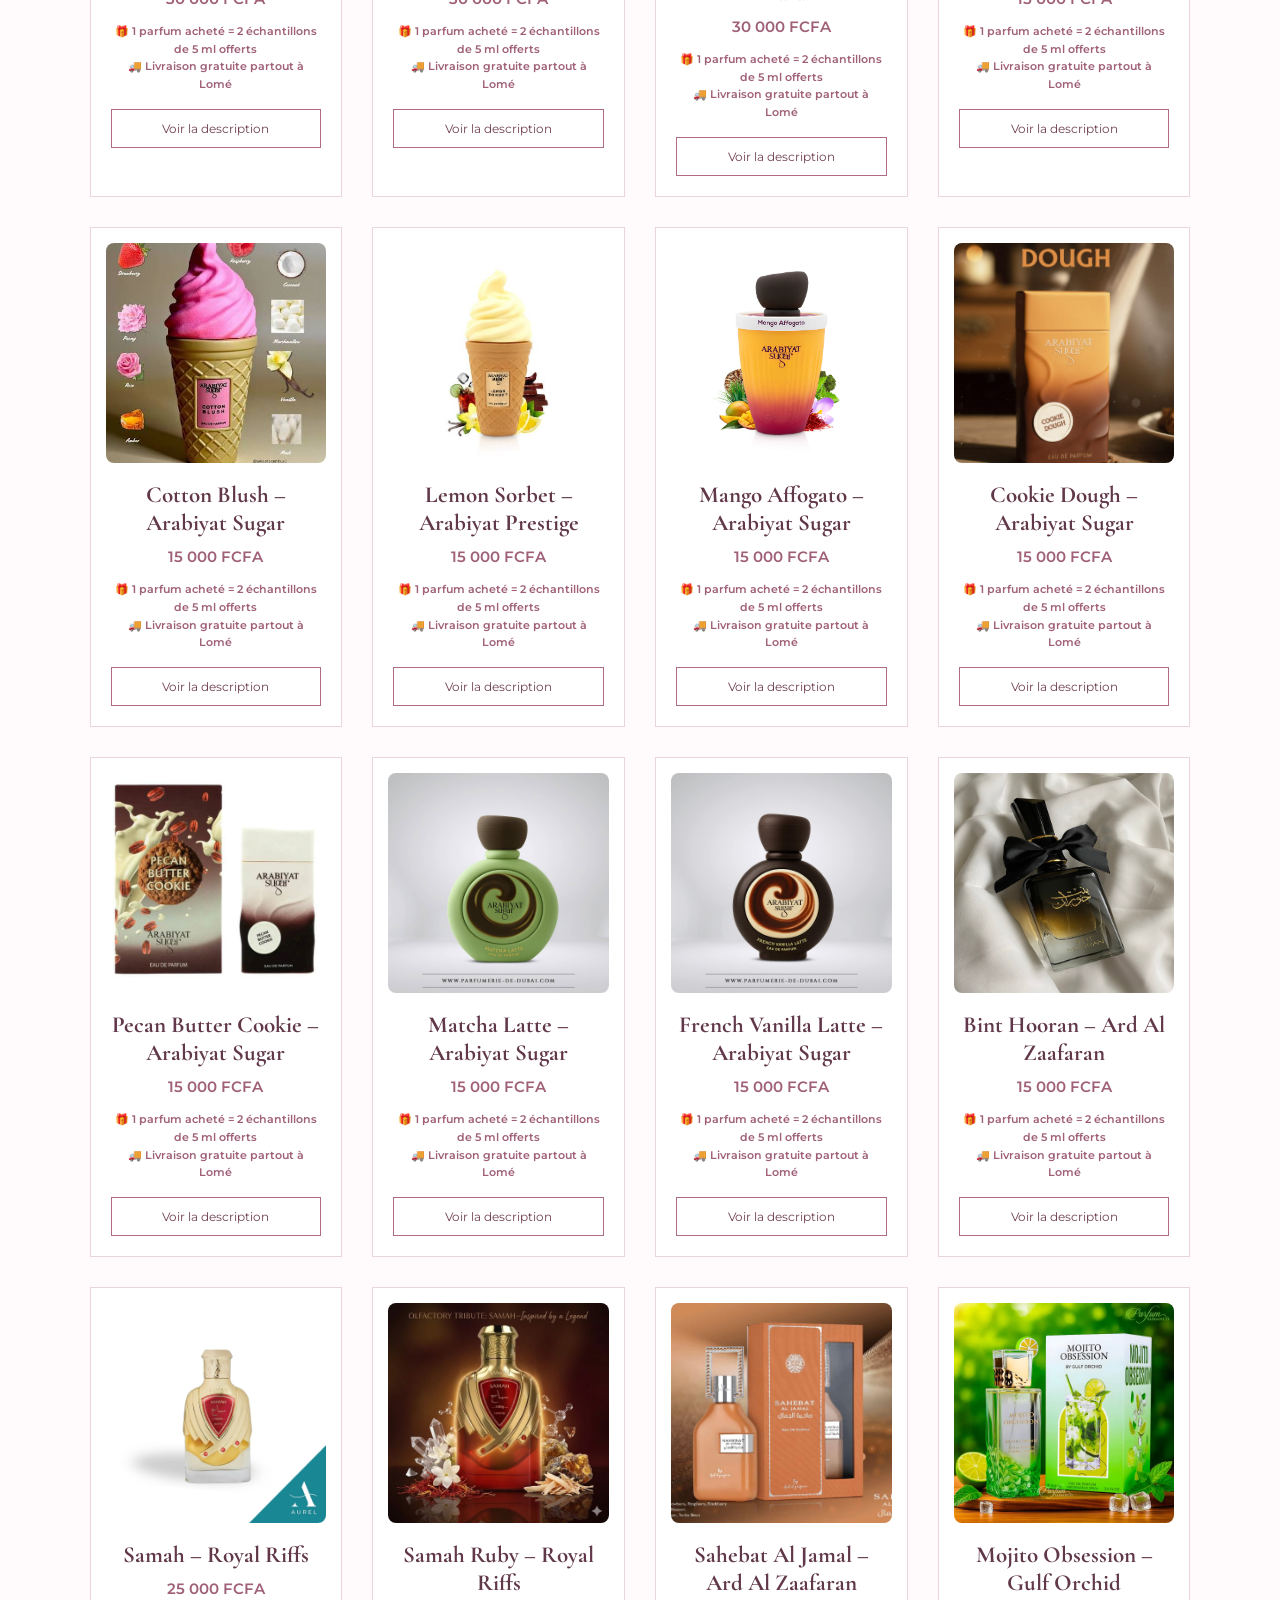
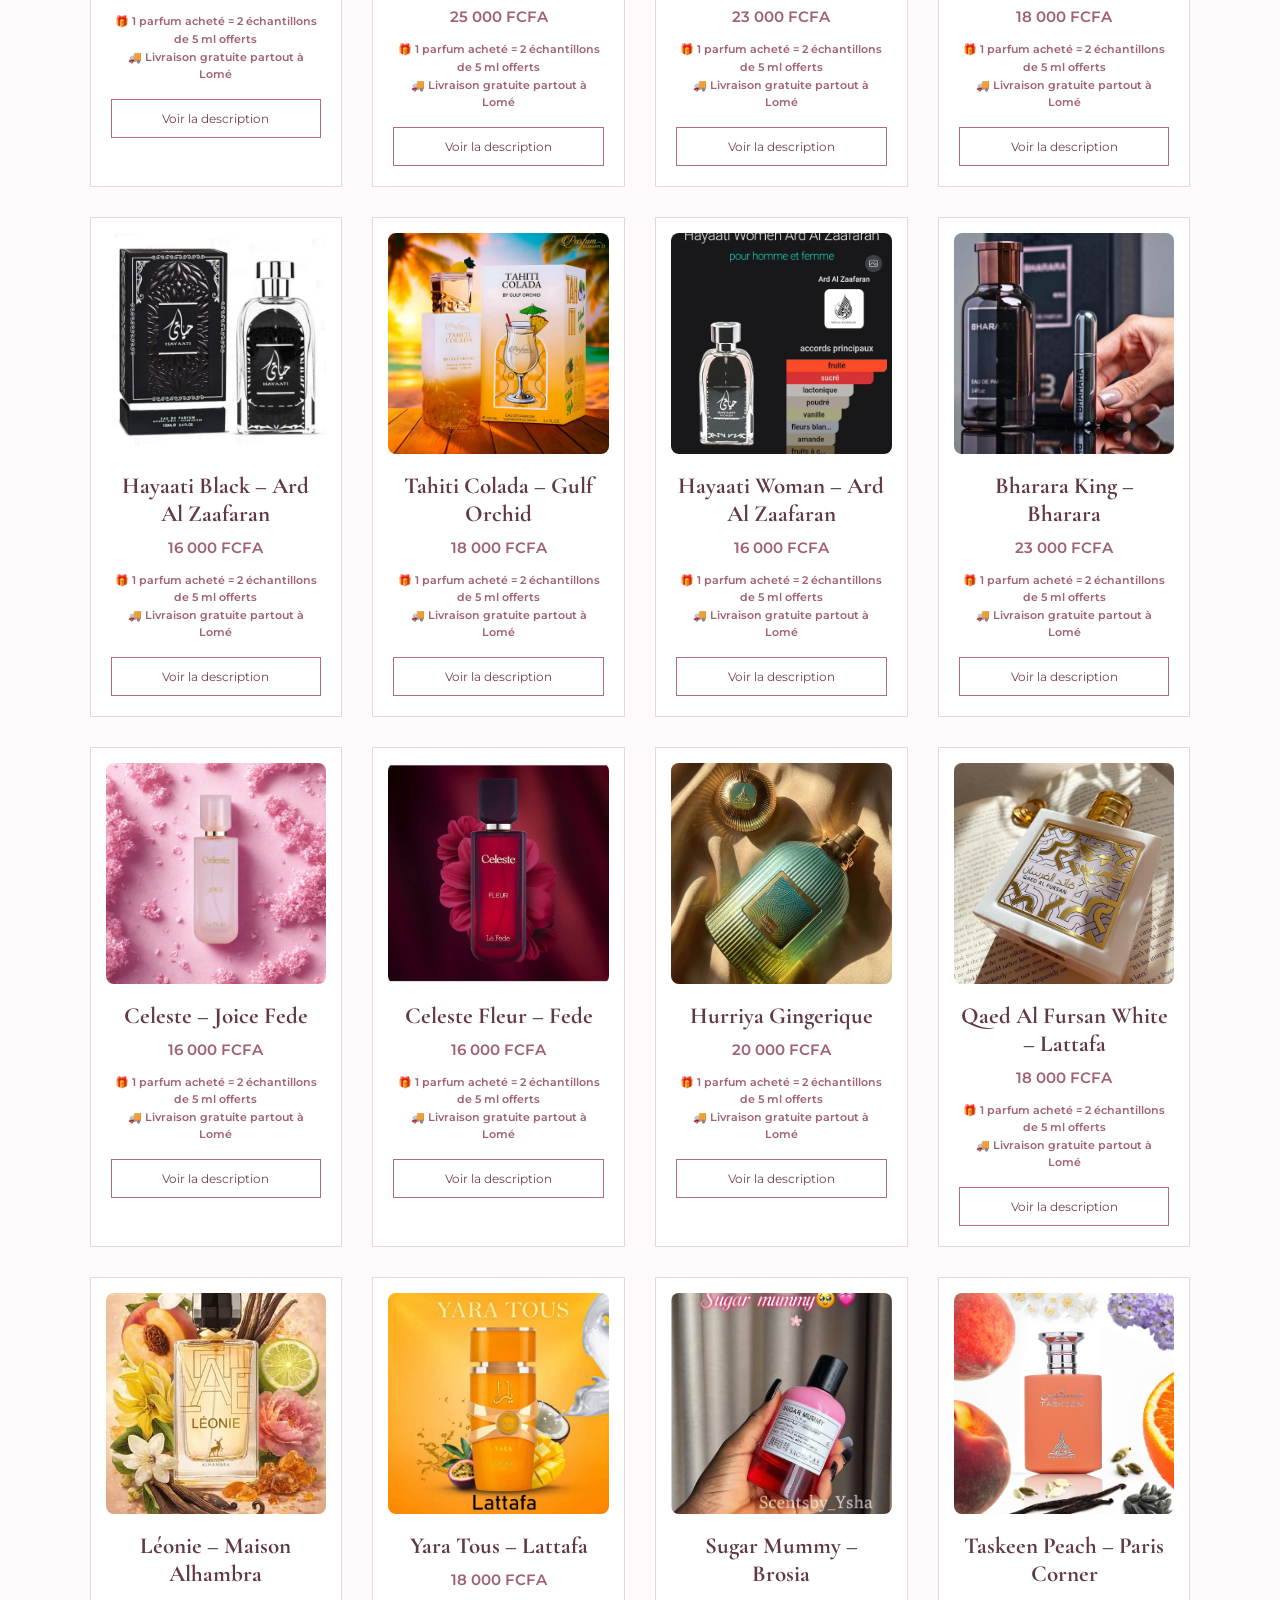
==== commit 2c4ccf52: "Update produits.html update produits.html No 1" ====
--- a/produits.html
+++ b/produits.html
@@ -312,6 +312,4038 @@
     </div>
 
 </article> 
+
+
+
+<!-- PRODUIT 10 -->
+<article class="product-card">
+
+    <div class="product-image">
+        <img
+            src="images/Hayaati Gold Elixir Lattafa Perfumes pour homme et femme.jpeg"
+            alt="Hayaati Gold Elixir Lattafa Perfumes">
+    </div>
+
+    <div class="product-info">
+
+        <h2>Hayaati Gold Elixir Lattafa Perfumes</h2>
+
+        <p class="product-price">
+            15 000 FCFA
+        </p>
+
+        <button
+            class="description-button"
+            onclick="showProduct(
+                'Hayaati Gold Elixir Lattafa Perfumes',
+                'images/Hayaati Gold Elixir Lattafa Perfumes pour homme et femme.jpeg',
+                'OSEZ le porter pour imposer votre présence avec classe et confiance. 😍\n\nCe parfum est une véritable arme de charme. Son mélange gourmand et boisé dégage une élégance luxueuse qui attire naturellement les compliments.\n\nUne fragrance intense qui laisse derrière vous une empreinte riche, chaleureuse et inoubliable.\n\n• Genre : Unisexe ♂️♀️\n• Concentration : Eau de Parfum 💪\n• Flacon : 100 ml 🧴\n• Ténacité : Très longue\n• Sillage / Projection : Exceptionnels',
+                15000
+            )">
+            Voir la description
+        </button>
+
+    </div>
+
+</article>
+
+<!-- PRODUIT 11 -->
+<article class="product-card">
+
+    <div class="product-image">
+        <img
+            src="images/11.jpeg"
+            alt="Club de Nuit Intense Man Armaf">
+    </div>
+
+    <div class="product-info">
+
+        <h2>Club de Nuit Intense Man Armaf</h2>
+
+        <p class="product-price">
+            35 000 FCFA
+        </p>
+
+        <button
+            class="description-button"
+            onclick="showProduct(
+                'Club de Nuit Intense Man Armaf',
+                'images/11.jpeg',
+                '🔥 LE CHARISME À L\'ÉTAT PUR 🖤\n\nUne fraîcheur élégante qui évolue vers des notes boisées et sophistiquées. Ce parfum révèle une personnalité forte, moderne et irrésistible qui ne passe jamais inaperçue.\n\nPortez-le pour marquer les esprits dès votre arrivée. 😎\n\n• Genre : Homme ♂️\n• Concentration : Eau de Toilette\n• Flacon : 105 ml 🧴\n• Ténacité : Longue durée\n• Sillage / Projection : Remarquables',
+                35000)">
+            Voir la description
+        </button>
+
+    </div>
+
+</article>
+
+
+<!-- PRODUIT 12 -->
+<article class="product-card">
+
+    <div class="product-image">
+        <img
+            src="images/12.jpg"
+            alt="La Uno Intense Bleu">
+    </div>
+
+    <div class="product-info">
+
+        <h2>La Uno Intense Bleu</h2>
+
+        <p class="product-price">
+            10 000 FCFA
+        </p>
+
+        <button
+            class="description-button"
+            onclick="showProduct(
+                'La Uno Intense Bleu',
+                'images/12.jpg',
+                'La Uno Intense Bleu est un parfum masculin frais, élégant et dynamique. Il s’ouvre sur une fraîcheur vivifiante qui apporte immédiatement une sensation de propreté et d’énergie. Son cœur révèle des accords aromatiques et légèrement épicés qui renforcent son caractère moderne et raffiné.\n\nEn fond, les notes boisées et ambrées offrent une belle profondeur, laissant un sillage masculin, élégant et durable. C’est une fragrance parfaite pour l’homme qui aime allier fraîcheur, charisme et sophistication.\n\n✨ Parfait pour les hommes qui aiment :\n\n• Les parfums frais et boisés\n• Les senteurs élégantes et modernes\n• Les fragrances polyvalentes qui attirent les compliments\n\n🌞 Quand le porter :\n\n• Au quotidien\n• Au travail\n• En sortie\n• Par temps chaud ou en toute saison\n\n3 mots pour le décrire :\n💙 Frais • 🌿 Élégant • ✨ Charismatique',
+                10000
+            )">
+            Voir la description
+        </button>
+
+    </div>
+
+</article>
+
+
+<!-- PRODUIT 13 -->
+<article class="product-card">
+
+    <div class="product-image">
+        <img
+            src="images/13.jpg"
+            alt="Harmony Code Absolute">
+    </div>
+
+    <div class="product-info">
+
+        <h2>Harmony Code Absolute</h2>
+
+        <p class="product-price">
+            12 000 FCFA
+        </p>
+
+        <button
+            class="description-button"
+            onclick="showProduct(
+                'Harmony Code Absolute',
+                'images/13.jpg',
+                'Harmony Code Absolute est un parfum masculin intense et sophistiqué, aux accords chauds et épicés. 🖤 Ses notes boisées, ambrées et vanillées dévoilent un sillage profond, sensuel et élégant.\n\n✨ Parfait pour les hommes qui aiment les parfums orientaux et chaleureux.\n\n🌙 Idéal en soirée, pour un rendez-vous ou une occasion spéciale.\n\n🖤 Élégant • 🔥 Sensuel • ✨ Charismatique',
+                12000
+            )">
+            Voir la description
+        </button>
+
+    </div>
+
+</article>
+
+<!-- PRODUIT 14 -->
+<article class="product-card">
+
+    <div class="product-image">
+        <img
+            src="images/14.jpeg"
+            alt="Armaf Club de Nuit">
+    </div>
+
+    <div class="product-info">
+
+        <h2>Armaf Club de Nuit</h2>
+
+        <p class="product-price">
+            35 000 FCFA
+        </p>
+
+        <button
+            class="description-button"
+            onclick="showProduct(
+                'Armaf Club de Nuit',
+                'images/14.jpeg',
+                'Une fragrance raffinée où la fraîcheur rencontre une profondeur boisée et ambrée. Son sillage élégant crée une présence puissante qui inspire le prestige et la confiance.\n\nLe parfum parfait pour ceux qui aiment être remarqués avec élégance. 🤩\n\n• Genre : Homme ♂️\n• Concentration : Extrait de Parfum 💪\n• Flacon : 55 ml 🧴\n• Ténacité : Très longue\n• Sillage / Projection : Puissants',
+                35000
+            )">
+            Voir la description
+        </button>
+
+    </div>
+
+</article>
+
+<!-- PRODUIT 15 -->
+<article class="product-card">
+
+    <div class="product-image">
+        <img
+            src="images/15.jpeg"
+            alt="Rifaaqat Paris Corner">
+    </div>
+
+    <div class="product-info">
+
+        <h2>Rifaaqat Paris Corner</h2>
+
+        <p class="product-price">
+            15 000 FCFA
+        </p>
+
+        <button
+            class="description-button"
+            onclick="showProduct(
+                'Rifaaqat Paris Corner',
+                'images/15.jpeg',
+                'Une fragrance délicate où les notes crémeuses et boisées enveloppent votre peau d’une élégance réconfortante. Chic, lumineuse et addictive, elle vous accompagne avec une sensualité discrète mais inoubliable.\n\n• Genre : Unisexe ♂️♀️\n• Concentration : Eau de Parfum 💪\n• Flacon : 85 ml 🧴\n• Ténacité : Longue à très longue\n• Sillage / Projection : Élégants et remarquables',
+                15000
+            )">
+            Voir la description
+        </button>
+
+    </div>
+
+</article>
+
+ <!-- PRODUIT 16 -->
+<article class="product-card">
+
+    <div class="product-image">
+        <img
+            src="images/16.jpeg"
+            alt="Tamima Lattafa Perfumes">
+    </div>
+
+    <div class="product-info">
+
+        <h2>Tamima Lattafa Perfumes</h2>
+
+        <p class="product-price">
+            18 000 FCFA
+        </p>
+
+        <button
+            class="description-button"
+            onclick="showProduct(
+                'Tamima Lattafa Perfumes',
+                'images/16.jpeg',
+                'Portez-le pour révéler votre charme avec délicatesse et assurance. 💖\n\nL’ÉLÉGANCE FLORALE QUI FASCINE ✨\n\nUne harmonie délicate de fleurs et de douceur sucrée qui habille votre peau d’une féminité raffinée. Son sillage tendre et lumineux attire les regards avec une élégance naturelle.\n\nGenre : Femme ♀️\nConcentration : Eau de Parfum 💪\nFlacon : 100 ml 🧴\nSillage / Projection : Délicats et captivants ✨\nTénacité : Longue durée ⏳',
+                18000
+            )">
+            Voir la description
+        </button>
+
+    </div>
+
+</article> 
+
+        <!-- PRODUIT 17 -->
+        <article class="product-card">
+            <div class="product-image">
+                <img src="images/17.jpeg" alt="Instant Love Montera">
+            </div>
+            <div class="product-info">
+                <h2>Instant Love Montera</h2>
+                <p class="product-price">10 000 FCFA</p>
+                <button class="description-button"
+                    onclick="showProduct(
+                        'Instant Love Montera',
+                        'images/17.jpeg',
+                        '💕 LE COUP DE FOUDRE PARFUMÉ ❤️\n\nOSEZ le porter pour faire naître des émotions dès le premier regard. 😍\n\nUne fragrance romantique et addictive où les notes fruitées et gourmandes créent une aura irrésistible. Chaque vaporisation laisse une sensation de douceur et de séduction. 💖\n\nGenre : Femme ♀️\nConcentration : Eau de Parfum 💪\nFlacon : 100 ml 🧴\nTénacité : Très longue ⏳\nSillage / Projection : Remarquables 🔥',
+                        10000
+                    )">
+                    Voir la description
+                </button>
+            </div>
+        </article>
+
+        <!-- PRODUIT 18 -->
+        <article class="product-card">
+            <div class="product-image">
+                <img src="images/18.jpeg" alt="Molten Caramel Paris Corner">
+            </div>
+            <div class="product-info">
+                <h2>Molten Caramel Paris Corner</h2>
+                <p class="product-price">15 000 FCFA</p>
+                <button class="description-button"
+                    onclick="showProduct(
+                        'Molten Caramel Paris Corner',
+                        'images/18.jpeg',
+                        '🍮 LA TENTATION CARAMÉLISÉE 🤤\n\nUn caramel fondant sublimé par une vanille crémeuse et des accords gourmands irrésistibles. Ce parfum enveloppe votre peau d’une chaleur sucrée qui attire naturellement les compliments.\n\nPortez-le pour laisser derrière vous un sillage délicieux et inoubliable. 🍯\n\nTénacité : Très longue ⏳\nSillage / Projection : Puissants et gourmands 🔥\nConcentration : Eau de Parfum 💪\nGenre : Femme ♀️',
+                        15000
+                    )">
+                    Voir la description
+                </button>
+            </div>
+        </article>
+
+        <!-- PRODUIT 19 -->
+        <article class="product-card">
+            <div class="product-image">
+                <img src="images/19.jpeg" alt="Vanilla Voyage">
+            </div>
+            <div class="product-info">
+                <h2>Vanilla Voyage</h2>
+                <p class="product-price">30 000 FCFA</p>
+                <button class="description-button"
+                    onclick="showProduct(
+                        'Vanilla Voyage',
+                        'images/19.jpeg',
+                        '🍦 LE VOYAGE AU PAYS DE LA VANILLE ✨\n\nLe parfum idéal pour séduire avec une gourmandise raffinée. 🤍\n\nUne vanille enveloppante mêlée à des accords crémeux et chaleureux qui procurent une sensation de confort luxueux.\n\nSillage / Projection : Intenses et élégants ✨\nTénacité : Très longue ⏳\nConcentration : Eau de Parfum 💪\nGenre : Femme ♀️',
+                        30000
+                    )">
+                    Voir la description
+                </button>
+            </div>
+        </article>
+
+        <!-- PRODUIT 20 -->
+        <article class="product-card">
+            <div class="product-image">
+                <img src="images/20.jpeg" alt="Khamrah Lattafa">
+            </div>
+            <div class="product-info">
+                <h2>Khamrah Lattafa</h2>
+                <p class="product-price">25 000 FCFA</p>
+                <button class="description-button"
+                    onclick="showProduct(
+                        'Khamrah Lattafa',
+                        'images/20.jpeg',
+                        'Une fragrance généreuse où la douceur, les épices et les accords ambrés créent une sensation réconfortante, sensuelle et inoubliable. Un parfum qui attire naturellement les compliments.\n\nOSEZ le porter pour laisser une empreinte irrésistible partout où vous passez. ✨\n\nGenre : Unisexe ♂️♀️\nConcentration : Eau de Parfum 💪\nFlacon : 100 ml 🧴\nTénacité : Très longue ⏳\nSillage / Projection : Remarquables 🔥',
+                        25000
+                    )">
+                    Voir la description
+                </button>
+            </div>
+        </article>
+
+        <!-- PRODUIT 21 -->
+        <article class="product-card">
+            <div class="product-image">
+                <img src="images/21.jpeg" alt="Khamrah Dukhan Lattafa">
+            </div>
+            <div class="product-info">
+                <h2>Khamrah Dukhan</h2>
+                <p class="product-price">25 000 FCFA</p>
+                <button class="description-button"
+                    onclick="showProduct(
+                        'Khamrah Dukhan',
+                        'images/21.jpeg',
+                        '☕ LA FUMÉE ÉLÉGANTE 🖤\n\nUne alliance intense de notes fumées, boisées et épicées qui révèle une personnalité audacieuse et sophistiquée. Son caractère unique fait tourner les têtes dès les premières minutes.\n\nGenre : Homme ♂️\nConcentration : Eau de Parfum 💪\nFlacon : 100 ml 🧴',
+                        25000
+                    )">
+                    Voir la description
+                </button>
+            </div>
+        </article>
+
+        <!-- PRODUIT 22 -->
+        <article class="product-card">
+            <div class="product-image">
+                <img src="images/22.jpeg" alt="Khamrah Qahwa Lattafa">
+            </div>
+            <div class="product-info">
+                <h2>Khamrah Qahwa</h2>
+                <p class="product-price">25 000 FCFA</p>
+                <button class="description-button"
+                    onclick="showProduct(
+                        'Khamrah Qahwa',
+                        'images/22.jpeg',
+                        '☕ LE CHARME DU CAFÉ GOURMAND 🤎\n\nLe café fraîchement torréfié rencontre une douceur vanillée et des accords ambrés pour offrir une fragrance chaleureuse, addictive et incroyablement séduisante. Une véritable signature olfactive.\n\nPortez-le pour laisser un souvenir parfumé qui ne s’oublie pas. 🤩\n\nGenre : Unisexe ♂️♀️\nConcentration : Eau de Parfum 💪\nFlacon : 100 ml 🧴\nTénacité : Très longue ⏳\nSillage / Projection : Intenses 🔥',
+                        25000
+                    )">
+                    Voir la description
+                </button>
+            </div>
+        </article>
+
+        <!-- PRODUIT 23 -->
+        <article class="product-card">
+            <div class="product-image">
+                <img src="images/23.jpg" alt="Proud of You Leather">
+            </div>
+            <div class="product-info">
+                <h2>Proud of You Leather</h2>
+                <p class="product-price">12 000 FCFA</p>
+                <button class="description-button"
+                    onclick="showProduct(
+                        'Proud of You Leather',
+                        'images/23.jpg',
+                        'Une fragrance élégante où la noblesse du cuir s’accorde à des notes chaleureuses pour créer une présence charismatique, raffinée et irrésistible. Un parfum qui inspire confiance et prestige. 🖤\n\nGenre : Homme ♂️\nConcentration : Eau de Parfum 💪\nFlacon : 100 ml 🧴\nTénacité : Très longue ⏳\nSillage / Projection : Remarquables 🔥',
+                        12000
+                    )">
+                    Voir la description
+                </button>
+            </div>
+        </article>
+
+        <!-- PRODUIT 24 -->
+        <article class="product-card">
+            <div class="product-image">
+                <img src="images/24.jpeg" alt="Intense Wayfarer">
+            </div>
+            <div class="product-info">
+                <h2>Intense Wayfarer</h2>
+                <p class="product-price">15 000 FCFA</p>
+                <button class="description-button"
+                    onclick="showProduct(
+                        'Intense Wayfarer',
+                        'images/24.jpeg',
+                        '🌍 L’ESPRIT DE L’AVENTURE ✨\n\nUne fraîcheur élégante qui évolue vers des notes boisées et ambrées d’une grande sophistication. Ce parfum révèle un homme libre, ambitieux et sûr de lui.\n\nOSEZ le porter pour faire de chaque entrée un moment inoubliable. 😎\n\nGenre : Homme ♂️\nConcentration : Eau de Parfum 💪\nFlacon : 100 ml 🧴\nTénacité : Très longue ⏳\nSillage / Projection : Exceptionnels 🔥',
+                        15000
+                    )">
+                    Voir la description
+                </button>
+            </div>
+        </article>
+
+        <!-- PRODUIT 25 -->
+        <article class="product-card">
+            <div class="product-image">
+                <img src="images/25.jpeg" alt="Amber D’Or">
+            </div>
+            <div class="product-info">
+                <h2>Amber D’Or</h2>
+                <p class="product-price">23 000 FCFA</p>
+                <button class="description-button"
+                    onclick="showProduct(
+                        'Amber D’Or',
+                        'images/25.jpeg',
+                        '🧡 L’ÉCLAT DE L’AMBRE ROYAL ✨\n\nUne fragrance luxueuse où l’ambre dévoile toute sa chaleur, sa sensualité et son élégance. Son sillage riche et enveloppant attire les compliments et laisse une empreinte inoubliable.\n\nPortez-le pour rayonner avec une élégance digne de la royauté. 👑\n\nGenre : Femme ♀️\nConcentration : Extrait de Parfum 💪\nFlacon : 100 ml 🧴\nTénacité : Exceptionnelle ⏳\nSillage / Projection : Très puissants 🔥',
+                        23000
+                    )">
+                    Voir la description
+                </button>
+            </div>
+        </article>
+
+        <!-- PRODUIT 26 -->
+        <article class="product-card">
+            <div class="product-image">
+                <img src="images/26.jpeg" alt="Hersh Lahab">
+            </div>
+            <div class="product-info">
+                <h2>Hersh Lahab</h2>
+                <p class="product-price">100 000 FCFA</p>
+                <button class="description-button"
+                    onclick="showProduct(
+                        'Hersh Lahab',
+                        'images/26.jpeg',
+                        'Une fragrance intense où les épices, les bois précieux et les accords ambrés créent une aura puissante et magnétique. Impossible de passer inaperçu avec un tel sillage.\n\nPortez-le pour faire monter la température partout où vous allez. 😍\n\nGenre : Unisexe ♂️♀️\nConcentration : Eau de Parfum 💪\nFlacon : 100 ml 🧴\nTénacité : Exceptionnelle ⏳\nSillage / Projection : Puissants et envoûtants 🔥',
+                        100000
+                    )">
+                    Voir la description
+                </button>
+            </div>
+        </article>
+
+        <!-- PRODUIT 27 -->
+        <article class="product-card">
+            <div class="product-image">
+                <img src="images/27.jpeg" alt="Hersh Zero Degree Celsius">
+            </div>
+            <div class="product-info">
+                <h2>Hersh Zero Degree Celsius</h2>
+                <p class="product-price">100 000 FCFA</p>
+                <button class="description-button"
+                    onclick="showProduct(
+                        'Hersh Zero Degree Celsius',
+                        'images/27.jpeg',
+                        'Une explosion de fraîcheur moderne relevée par des notes élégantes qui procurent une sensation de propreté, d’énergie et de confiance. Un parfum idéal pour ceux qui aiment laisser une impression nette et raffinée.\n\nOSEZ cette fraîcheur irrésistible pour attirer les regards dès le premier instant. 💙\n\nGenre : Homme ♂️\nConcentration : Eau de Parfum 💪\nFlacon : 100 ml 🧴\nTénacité : Longue à très longue ⏳\nSillage / Projection : Remarquables ✨',
+                        100000
+                    )">
+                    Voir la description
+                </button>
+            </div>
+        </article>
+
+        <!-- PRODUIT 28 -->
+        <article class="product-card">
+            <div class="product-image">
+                <img src="images/28.jpeg" alt="Mayar Lattafa">
+            </div>
+            <div class="product-info">
+                <h2>Mayar Lattafa</h2>
+                <p class="product-price">18 000 FCFA</p>
+                <button class="description-button"
+                    onclick="showProduct(
+                        'Mayar Lattafa',
+                        'images/28.jpeg',
+                        'Une envolée de roses délicates sublimée par des notes fruitées et musquées qui habillent votre peau d’une élégance romantique. Son sillage est à la fois tendre, lumineux et incroyablement féminin. 🌸\n\nGenre : Femme ♀️\nConcentration : Eau de Parfum 💪\nFlacon : 100 ml 🧴\nTénacité : Très longue ⏳\nSillage / Projection : Élégants et captivants 🌸',
+                        18000
+                    )">
+                    Voir la description
+                </button>
+            </div>
+        </article>
+
+        <!-- PRODUIT 29 -->
+        <article class="product-card">
+            <div class="product-image">
+                <img src="images/29.jpeg" alt="Mayar Cherry Intense">
+            </div>
+            <div class="product-info">
+                <h2>Mayar Cherry Intense</h2>
+                <p class="product-price">18 000 FCFA</p>
+                <button class="description-button"
+                    onclick="showProduct(
+                        'Mayar Cherry Intense',
+                        'images/29.jpeg',
+                        'Une fragrance audacieuse où les fruits gourmands rencontrent des fleurs sensuelles pour créer une aura vibrante et addictive. Chaque vaporisation attire les compliments et révèle une féminité pleine d’assurance.\n\nPortez-le pour captiver tous les regards dès votre passage. 😍\n\nGenre : Femme ♀️\nConcentration : Eau de Parfum 💪\nFlacon : 100 ml 🧴\nTénacité : Très longue ⏳\nSillage / Projection : Exceptionnels 🔥',
+                        18000
+                    )">
+                    Voir la description
+                </button>
+            </div>
+        </article>
+
+        <!-- PRODUIT 30 -->
+        <article class="product-card">
+            <div class="product-image">
+                <img src="images/30.jpeg" alt="Sakeena Lattafa">
+            </div>
+            <div class="product-info">
+                <h2>Sakeena Lattafa</h2>
+                <p class="product-price">25 000 FCFA</p>
+                <button class="description-button"
+                    onclick="showProduct(
+                        'Sakeena Lattafa',
+                        'images/30.jpeg',
+                        'Un parfum sophistiqué où les notes florales et gourmandes dévoilent une sensualité raffinée. Son sillage enveloppant laisse derrière vous une empreinte inoubliable.\n\nOSEZ le porter pour révéler toute la puissance de votre féminité. 👑\n\nGenre : Femme ♀️\nConcentration : Eau de Parfum 💪\nFlacon : 100 ml 🧴\nTénacité : Très longue ⏳\nSillage / Projection : Remarquables 💖',
+                        25000
+                    )">
+                    Voir la description
+                </button>
+            </div>
+        </article>
+
+        <!-- PRODUIT 31 -->
+        <article class="product-card">
+            <div class="product-image">
+                <img src="images/31.jpeg" alt="Haya Lattafa">
+            </div>
+            <div class="product-info">
+                <h2>Haya Lattafa</h2>
+                <p class="product-price">25 000 FCFA</p>
+                <button class="description-button"
+                    onclick="showProduct(
+                        'Haya Lattafa',
+                        'images/31.jpeg',
+                        'Une composition florale lumineuse qui caresse la peau avec douceur et laisse un voile parfumé d’une grande finesse. Une fragrance chic, romantique et intemporelle.\n\nPortez-la pour séduire avec grâce et naturel. 🥰\n\nGenre : Femme ♀️\nConcentration : Eau de Parfum 💪\nFlacon : 100 ml 🧴\nTénacité : Longue à très longue ⏳\nSillage / Projection : Délicats et raffinés ✨',
+                        25000
+                    )">
+                    Voir la description
+                </button>
+            </div>
+        </article>
+
+        <!-- PRODUIT 32 -->
+        <article class="product-card">
+            <div class="product-image">
+                <img src="images/32.jpeg" alt="Nebras Lattafa">
+            </div>
+            <div class="product-info">
+                <h2>Nebras Lattafa</h2>
+                <p class="product-price">25 000 FCFA</p>
+                <button class="description-button"
+                    onclick="showProduct(
+                        'Nebras Lattafa',
+                        'images/32.jpeg',
+                        'Une composition où les fruits rouges, la vanille crémeuse et les notes gourmandes se rencontrent pour offrir une douceur sensuelle et irrésistible. À chaque vaporisation, elle crée une bulle parfumée qui attire les compliments. ❤️\n\nGenre : Femme ♀️\nConcentration : Eau de Parfum 💪\nFlacon : 100 ml 🧴\nTénacité : Très longue ⏳\nSillage / Projection : Remarquables 🔥',
+                        25000
+                    )">
+                    Voir la description
+                </button>
+            </div>
+        </article>
+
+        <!-- PRODUIT 33 -->
+        <article class="product-card">
+            <div class="product-image">
+                <img src="images/33.jpeg" alt="Mousuf Wardi Ard Al Zaafaran">
+            </div>
+            <div class="product-info">
+                <h2>Mousuf Wardi Ard Al Zaafaran</h2>
+                <p class="product-price">12 000 FCFA</p>
+                <button class="description-button"
+                    onclick="showProduct(
+                        'Mousuf Wardi Ard Al Zaafaran',
+                        'images/33.jpeg',
+                        'Une rose veloutée sublimée par des notes gourmandes et musquées qui habillent votre peau d’une élégance romantique et raffinée. Son sillage délicat laisse une impression douce, féminine et inoubliable.\n\nOSEZ le porter pour séduire avec grâce et laisser une empreinte parfumée irrésistible. 🌸\n\nGenre : Femme ♀️\nConcentration : Eau de Parfum 💪\nFlacon : 100 ml 🧴\nTénacité : Très longue ⏳\nSillage / Projection : Élégants et captivants ✨\n🚚 Livraison gratuite partout à Lomé',
+                        12000
+                    )">
+                    Voir la description
+                </button>
+            </div>
+        </article>
+
+        <!-- PRODUIT 34 -->
+        <article class="product-card">
+            <div class="product-image">
+                <img src="images/34.jpeg" alt="Mousuf Ard Al Zaafaran">
+            </div>
+            <div class="product-info">
+                <h2>Mousuf Ard Al Zaafaran</h2>
+                <p class="product-price">12 000 FCFA</p>
+                <button class="description-button"
+                    onclick="showProduct(
+                        'Mousuf Ard Al Zaafaran',
+                        'images/34.jpeg',
+                        'Une fragrance unisexe au caractère affirmé, idéale pour celles et ceux qui aiment les parfums qui laissent une belle empreinte. ✨\n\nGenre : Unisexe ♂️♀️\nConcentration : Eau de Parfum 💪\nFlacon : 100 ml 🧴\nTénacité : Très longue ⏳\nSillage / Projection : Puissants 🔥\n🚚 Livraison gratuite partout à Lomé',
+                        12000
+                    )">
+                    Voir la description
+                </button>
+            </div>
+        </article>
+
+        <!-- PRODUIT 35 -->
+        <article class="product-card">
+            <div class="product-image">
+                <img src="images/35.jpeg" alt="Mousuf Ramadi">
+            </div>
+            <div class="product-info">
+                <h2>Mousuf Ramadi</h2>
+                <p class="product-price">12 000 FCFA</p>
+                <button class="description-button"
+                    onclick="showProduct(
+                        'Mousuf Ramadi',
+                        'images/35.jpeg',
+                        '🩶 L’ÉLÉGANCE MODERNE QUI IMPRESSIONNE ✨\n\nUne fragrance unisexe au style moderne et affirmé, pensée pour accompagner votre présence avec élégance.\n\nGenre : Unisexe ♂️♀️\nConcentration : Eau de Parfum 💪\nFlacon : 100 ml 🧴\nTénacité : Très longue ⏳\nSillage / Projection : Remarquables 🔥\n🚚 Livraison gratuite partout à Lomé',
+                        12000
+                    )">
+                    Voir la description
+                </button>
+            </div>
+        </article>
+
+        <!-- PRODUIT 36 -->
+        <article class="product-card">
+            <div class="product-image">
+                <img src="images/36.jpeg" alt="Fursan White Khadlaj Perfumes">
+            </div>
+            <div class="product-info">
+                <h2>Fursan White Khadlaj Perfumes</h2>
+                <p class="product-price">18 000 FCFA</p>
+                <button class="description-button"
+                    onclick="showProduct(
+                        'Fursan White Khadlaj Perfumes',
+                        'images/36.jpeg',
+                        'Une fragrance unisexe à l’élégance raffinée, idéale pour celles et ceux qui apprécient les parfums au sillage délicat et persistant. ✨\n\nGenre : Unisexe ♂️♀️\nConcentration : Eau de Parfum 💪\nFlacon : 100 ml 🧴\nTénacité : Longue ⏳\nSillage / Projection : Élégants et persistants ✨',
+                        18000
+                    )">
+                    Voir la description
+                </button>
+            </div>
+        </article>
+
+        <!-- PRODUIT 37 -->
+        <article class="product-card">
+            <div class="product-image">
+                <img src="images/37.jpeg" alt="Mouj Affection Milestone Perfumes">
+            </div>
+            <div class="product-info">
+                <h2>Mouj Affection Milestone Perfumes</h2>
+                <p class="product-price">25 000 FCFA</p>
+                <button class="description-button"
+                    onclick="showProduct(
+                        'Mouj Affection Milestone Perfumes',
+                        'images/37.jpeg',
+                        '✨ L’ÉLÉGANCE FRAÎCHE ET BOISÉE ✨\n\nUne fragrance raffinée qui associe la fraîcheur aromatique du romarin et du poivre rose à un cœur floral délicat de néroli, de jasmin et d’ylang-ylang. Les bois de cèdre et de santal apportent une profondeur chaleureuse et élégante.\n\nUn parfum équilibré pour celles et ceux qui apprécient les senteurs propres, florales et boisées. 🤍\n\nGenre : Unisexe ♂️♀️\nConcentration : Eau de Parfum 💪',
+                        25000
+                    )">
+                    Voir la description
+                </button>
+            </div>
+        </article>
+
+        <!-- PRODUIT 38 -->
+        <article class="product-card">
+            <div class="product-image">
+                <img src="images/38.jpeg" alt="Mouj Intimate Milestone Perfumes">
+            </div>
+            <div class="product-info">
+                <h2>Mouj Intimate Milestone Perfumes</h2>
+                <p class="product-price">30 000 FCFA</p>
+                <button class="description-button"
+                    onclick="showProduct(
+                        'Mouj Intimate Milestone Perfumes',
+                        'images/38.jpeg',
+                        '🖤 L’INTENSITÉ ORIENTALE ET MYSTÉRIEUSE ✨\n\nUne fragrance de caractère où les épices rencontrent l’encens et l’ambre. Les notes profondes de oud, de patchouli, de cuir et de bois de santal composent un parfum intense, fumé et sophistiqué.\n\nUne signature olfactive audacieuse pour celles et ceux qui aiment les senteurs orientales riches et affirmées. 🔥\n\nGenre : Unisexe ♂️♀️\nConcentration : Eau de Parfum 💪',
+                        30000
+                    )">
+                    Voir la description
+                </button>
+            </div>
+        </article>
+
+        <!-- PRODUIT 39 -->
+        <article class="product-card">
+            <div class="product-image">
+                <img src="images/39.jpeg" alt="Mouj Jubilee XXVI Milestone Perfumes">
+            </div>
+            <div class="product-info">
+                <h2>Mouj Jubilee XXVI Milestone Perfumes</h2>
+                <p class="product-price">30 000 FCFA</p>
+                <button class="description-button"
+                    onclick="showProduct(
+                        'Mouj Jubilee XXVI Milestone Perfumes',
+                        'images/39.jpeg',
+                        '👑 UNE OPULENCE ORIENTALE INOUBLIABLE ✨\n\nUne composition riche qui mêle des accents fruités de mûre et d’orange à des épices chaleureuses, du miel et des nuances florales. En fond, la myrrhe, le oud, le patchouli, le musc et les accords ambrés dévoilent une profondeur enveloppante et sophistiquée.\n\nUn parfum de caractère pour les amateurs de senteurs boisées, épicées et ambrées. 🤎\n\nGenre : Unisexe ♂️♀️',
+                        0
+                    )">
+                    Voir la description
+                </button>
+            </div>
+        </article>
+
+        <!-- PRODUIT 40 -->
+        <article class="product-card">
+            <div class="product-image">
+                <img src="images/40.jpeg" alt="Arabesque Amethyst">
+            </div>
+            <div class="product-info">
+                <h2>Arabesque Amethyst</h2>
+                <p class="product-price">25 000 FCFA</p>
+                <button class="description-button"
+                    onclick="showProduct(
+                        'Arabesque Amethyst',
+                        'images/40.jpeg',
+                        '💜 L’ÉLÉGANCE ORIENTALE ET GOURMANDE ✨\n\nC’est le mélange parfait entre élégance, douceur et caractère. Un parfum idéal pour celles et ceux qui aiment les senteurs gourmandes, orientales et chaleureuses.\n\nSes accords ambrés et épicés créent une atmosphère enveloppante, tandis que ses nuances douces apportent une touche raffinée et addictive.\n\nFamille olfactive : Oriental – Gourmand – Ambré – Épicé\nSillage : Doux à puissant\nMoment idéal : Soirée, rendez-vous et occasions spéciales 🌙\nGenre : Unisexe ♂️♀️',
+                        25000
+                    )">
+                    Voir la description
+                </button>
+            </div>
+        </article>
+
+        <!-- PRODUIT 41 -->
+        <article class="product-card">
+            <div class="product-image">
+                <img src="images/41.jpeg" alt="Tropical Hawaii Camara Perfumes">
+            </div>
+            <div class="product-info">
+                <h2>Tropical Hawaii Camara Perfumes</h2>
+                <p class="product-price">15 000 FCFA</p>
+                <button class="description-button"
+                    onclick="showProduct(
+                        'Tropical Hawaii Camara Perfumes',
+                        'images/41.jpeg',
+                        '🌴 L’ÉVASION TROPICALE EN FLACON 🥥\n\nUne fragrance solaire qui associe la fraîcheur des agrumes et des épices à un cœur floral lumineux de jasmin, de rose et de tubéreuse. La noix de coco, la vanille et l’ambre apportent une douceur crémeuse et chaleureuse.\n\nUn parfum exotique et gourmand qui évoque les vacances, le soleil et les escapades tropicales. ☀️\n\nGenre : Unisexe ♂️♀️',
+                        15000
+                    )">
+                    Voir la description
+                </button>
+            </div>
+        </article>
+
+        <!-- PRODUIT 42 -->
+        <article class="product-card">
+            <div class="product-image">
+                <img src="images/42.jpeg" alt="Casabella Emper">
+            </div>
+            <div class="product-info">
+                <h2>Casabella Emper</h2>
+                <p class="product-price">15 000 FCFA</p>
+                <button class="description-button"
+                    onclick="showProduct(
+                        'Casabella Emper',
+                        'images/42.jpeg',
+                        '🌸 LA DOUCEUR FLORALE ET GOURMANDE ✨\n\nUne fragrance lumineuse qui marie les agrumes et les fleurs à des notes chaleureuses de cannelle et d’amande. La vanille, le patchouli et le musc prolongent cette composition avec une douceur enveloppante et sensuelle.\n\nUn parfum élégant pour les amateurs de senteurs florales, sucrées et épicées, à porter au quotidien ou lors d’un moment spécial. 🤍\n\nGenre : Unisexe ♂️♀️',
+                        15000
+                    )">
+                    Voir la description
+                </button>
+            </div>
+        </article>
+
+        <!-- PRODUIT 43 -->
+        <article class="product-card">
+            <div class="product-image">
+                <img src="images/43.jpeg" alt="Contra Exquisite Latin Royal Edition Camara">
+            </div>
+            <div class="product-info">
+                <h2>Contra Exquisite Latin Royal Edition</h2>
+                <p class="product-price">15 000 FCFA</p>
+                <button class="description-button"
+                    onclick="showProduct(
+                        'Contra Exquisite Latin Royal Edition',
+                        'images/43.jpeg',
+                        '👑 LE RAFFINEMENT AU MASCULIN ✨\n\nUne ouverture pétillante de pomme et d’agrumes apporte une fraîcheur élégante. La lavande et les notes florales adoucissent la composition, tandis que le bois de santal, le patchouli, la cardamome et la vanille dévoilent un fond chaleureux et sophistiqué.\n\nUne fragrance moderne et charismatique, parfaite pour les hommes qui aiment les parfums frais, boisés et épicés. 😎\n\nGenre : Homme ♂️\nConcentration : Eau de Parfum 💪',
+                        15000
+                    )">
+                    Voir la description
+                </button>
+            </div>
+        </article>
+
+        <!-- PRODUIT 44 -->
+        <article class="product-card">
+            <div class="product-image">
+                <img src="images/44.jpeg" alt="Viso Victory Camara Perfumes">
+            </div>
+            <div class="product-info">
+                <h2>Viso Victory Camara Perfumes</h2>
+                <p class="product-price">15 000 FCFA</p>
+                <button class="description-button"
+                    onclick="showProduct(
+                        'Viso Victory Camara Perfumes',
+                        'images/44.jpeg',
+                        '🏆 LE PARFUM DE LA CONFIANCE ET DE LA VICTOIRE ✨\n\nUne fragrance au caractère affirmé, pensée pour accompagner une personnalité ambitieuse et élégante. Son style moderne apporte une présence parfumée idéale pour se sentir sûr de soi et marquer les esprits.\n\nUn choix pour celles et ceux qui recherchent une signature olfactive pleine de caractère. 🔥\n\nGenre : À confirmer',
+                        15000
+                    )">
+                    Voir la description
+                </button>
+            </div>
+        </article>
+
+        <!-- PRODUIT 45 -->
+        <article class="product-card">
+            <div class="product-image">
+                <img src="images/45.jpeg" alt="Signatures No. I Maison Alhambra">
+            </div>
+            <div class="product-info">
+                <h2>Signatures No. I Maison Alhambra</h2>
+                <p class="product-price">20 000 FCFA</p>
+                <button class="description-button"
+                    onclick="showProduct(
+                        'Signatures No. I Maison Alhambra',
+                        'images/45.jpeg',
+                        '🖤 LE CHARISME DU CUIR ET DU BOIS ✨\n\nUne fragrance profonde et sophistiquée où les nuances florales d’osmanthus et d’ylang-ylang rencontrent le cuir et le musc. En fond, le tabac, le bois de santal et le cèdre apportent une chaleur boisée, élégante et mystérieuse.\n\nUn parfum de caractère pour celles et ceux qui apprécient les senteurs cuirées, boisées et intenses. 🔥\n\nGenre : Unisexe ♂️♀️',
+                        20000
+                    )">
+                    Voir la description
+                </button>
+            </div>
+        </article>
+
+        <!-- PRODUIT 46 -->
+        <article class="product-card">
+            <div class="product-image">
+                <img src="images/46.jpeg" alt="Oud Satin Paris Corner">
+            </div>
+            <div class="product-info">
+                <h2>Oud Satin Paris Corner</h2>
+                <p class="product-price">25 000 FCFA</p>
+                <button class="description-button" onclick="showProduct('Oud Satin Paris Corner', 'images/46.jpeg', '🌹 L’ÉLÉGANCE DE LA ROSE ET DU OUD ✨\n\nUne fragrance orientale raffinée où la rose de Bulgarie et le oud dévoilent une élégance profonde. Le benjoin apporte une chaleur résineuse, tandis que la violette et la vanille enveloppent la composition d’une douceur poudrée et sensuelle.\n\nUn parfum luxueux pour celles et ceux qui aiment les senteurs florales, boisées et ambrées. 👑\n\nGenre : Unisexe ♂️♀️', 25000)">Voir la description</button>
+            </div>
+        </article>
+
+        <!-- PRODUIT 47 -->
+        <article class="product-card">
+            <div class="product-image">
+                <img src="images/47.jpeg" alt="Dubai Chocolate Lamsat Harir">
+            </div>
+            <div class="product-info">
+                <h2>Dubai Chocolate – Lamsat Harir</h2>
+                <p class="product-price">13 000 FCFA</p>
+                <button class="description-button" onclick="showProduct('Dubai Chocolate – Lamsat Harir', 'images/47.jpeg', '🍫 LA GOURMANDISE CHOCOLATÉE ✨\n\nUne fragrance gourmande et addictive qui associe des notes fruitées de nectarine, de citron et de pomme à un cœur doux de guimauve, de fraise, de fleur d’oranger et de noix de coco.\n\nLa vanille, le sucre et la framboise prolongent cette composition avec une douceur délicieuse et enveloppante. Un parfum idéal pour les amoureux des senteurs sucrées. 🤎\n\nGenre : Unisexe ♂️♀️', 13000)">Voir la description</button>
+            </div>
+        </article>
+
+        <!-- PRODUIT 48 -->
+        <article class="product-card">
+            <div class="product-image">
+                <img src="images/48.jpeg" alt="Brûlée Ahmed Al Maghribi">
+            </div>
+            <div class="product-info">
+                <h2>Brûlée – Ahmed Al Maghribi</h2>
+                <p class="product-price">30 000 FCFA</p>
+                <button class="description-button" onclick="showProduct('Brûlée – Ahmed Al Maghribi', 'images/48.jpeg', '🍮 LA TENTATION GOURMANDE ET VANILLÉE ✨\n\nUn accord irrésistible de caramel, de sucre et de noix de coco s’ouvre sur une touche de cardamome et de bergamote. Le cœur crémeux mêle vanille, lait, chocolat et fleur d’oranger, tandis que la fève tonka et le musc blanc apportent une chaleur délicate.\n\nUne fragrance généreuse et réconfortante pour celles et ceux qui aiment les parfums sucrés et sophistiqués. 🤍\n\nGenre : Unisexe ♂️♀️', 30000)">Voir la description</button>
+            </div>
+        </article>
+
+        <!-- PRODUIT 49 -->
+        <article class="product-card">
+            <div class="product-image">
+                <img src="images/49.jpeg" alt="Crystal Fragrance World">
+            </div>
+            <div class="product-info">
+                <h2>Crystal – Fragrance World</h2>
+                <p class="product-price">10 000 FCFA</p>
+                <button class="description-button" onclick="showProduct('Crystal – Fragrance World', 'images/49.jpeg', '✨💎 L’ÉCLAT FRUITÉ ET CRÉMEUX 💎✨\n\nUne fragrance lumineuse qui mêle des fruits juteux comme le fruit de la passion, la pêche, la poire et la framboise. Son fond de vanille, de musc, de santal et de patchouli apporte une douceur veloutée et une élégance chaleureuse.\n\nUn parfum gourmand et fruité pour celles et ceux qui aiment les senteurs douces, modernes et séduisantes. 💖\n\nGenre : Unisexe ♂️♀️', 10000)">Voir la description</button>
+            </div>
+        </article>
+
+        <!-- PRODUIT 50 -->
+        <article class="product-card">
+            <div class="product-image">
+                <img src="images/50.jpeg" alt="Rose Midnight Fragrance World">
+            </div>
+            <div class="product-info">
+                <h2>Rose Midnight – Fragrance World</h2>
+                <p class="product-price">10 000 FCFA</p>
+                <button class="description-button" onclick="showProduct('Rose Midnight – Fragrance World', 'images/50.jpeg', '🌹✨ LE CHARME MYSTÉRIEUX DE LA ROSE ✨🌹\n\nUne fragrance romantique et séduisante qui met la rose à l’honneur dans une composition élégante et enveloppante. Son caractère floral évoque la douceur, le mystère et la féminité, avec une présence idéale pour les soirées et les moments spéciaux.\n\nUn parfum pour celles et ceux qui apprécient les senteurs florales au charme captivant. 🌹\n\nGenre : À confirmer', 10000)">Voir la description</button>
+            </div>
+        </article>
+
+        <!-- PRODUIT 51 -->
+        <article class="product-card">
+            <div class="product-image">
+                <img src="images/51.jpeg" alt="Black Leather Men Fragrance World">
+            </div>
+            <div class="product-info">
+                <h2>Black Leather Men – Fragrance World</h2>
+                <p class="product-price">10 000 FCFA</p>
+                <button class="description-button" onclick="showProduct('Black Leather Men – Fragrance World', 'images/51.jpeg', '🖤✨ LE CARACTÈRE DU CUIR ✨🖤\n\nUne ouverture fruitée et pétillante de cassis, d’ananas, de bergamote et de pomme révèle un caractère affirmé. L’encens et le jasmin apportent une touche mystérieuse, avant de laisser place à un fond de cuir, de daim, de mousse de chêne et d’ambre.\n\nUne fragrance masculine audacieuse pour ceux qui aiment les parfums cuirés, boisés et sophistiqués. 🔥\n\nGenre : Homme ♂️', 10000)">Voir la description</button>
+            </div>
+        </article>
+
+        <!-- PRODUIT 52 -->
+        <article class="product-card">
+            <div class="product-image">
+                <img src="images/52.jpeg" alt="Wild Bleus Intense Fragrance World">
+            </div>
+            <div class="product-info">
+                <h2>Wild Bleus Intense – Fragrance World</h2>
+                <p class="product-price">10 000 FCFA</p>
+                <button class="description-button" onclick="showProduct('Wild Bleus Intense – Fragrance World', 'images/52.jpeg', '💙 LA FRAÎCHEUR INTENSE ET DYNAMIQUE 💙\n\nUne fragrance au caractère frais et moderne, idéale pour ceux qui aiment les parfums dynamiques et élégants. Sa personnalité évoque l’énergie, la confiance et une fraîcheur qui accompagne aussi bien les journées actives que les sorties.\n\nUn choix polyvalent pour un style affirmé et contemporain. ✨\n\nGenre : À confirmer', 10000)">Voir la description</button>
+            </div>
+        </article>
+
+        <!-- PRODUIT 53 -->
+        <article class="product-card">
+            <div class="product-image">
+                <img src="images/53.jpeg" alt="Suspenso Fragrance World">
+            </div>
+            <div class="product-info">
+                <h2>Suspenso – Fragrance World</h2>
+                <p class="product-price">10 000 FCFA</p>
+                <button class="description-button" onclick="showProduct('Suspenso – Fragrance World', 'images/53.jpeg', '🎭✨ LE MYSTÈRE DES NOTES AROMATIQUES ✨\n\nUne ouverture aromatique mêlant lavande, basilic, géranium et notes aquatiques apporte une fraîcheur originale. Le tabac, les herbes et le foin dévoilent ensuite un caractère singulier, soutenu par un fond chaud d’ambre, de santal, de musc et de cyprès.\n\nUne fragrance masculine boisée et aromatique pour ceux qui aiment les parfums différents et affirmés. 🖤\n\nGenre : Homme ♂️', 10000)">Voir la description</button>
+            </div>
+        </article>
+
+        <!-- PRODUIT 54 -->
+        <article class="product-card">
+            <div class="product-image">
+                <img src="images/54.jpeg" alt="Suave Fragrance World">
+            </div>
+            <div class="product-info">
+                <h2>Suave – Fragrance World</h2>
+                <p class="product-price">10 000 FCFA</p>
+                <button class="description-button" onclick="showProduct('Suave – Fragrance World', 'images/54.jpeg', '✨ L’ÉLÉGANCE FRAÎCHE ET BOISÉE ✨\n\nLa bergamote et le poivre apportent une ouverture fraîche et épicée. Le géranium, le patchouli et le vétiver donnent du relief à la composition, tandis que le cèdre, l’ambroxan et le labdanum créent un fond chaleureux et sophistiqué.\n\nUne fragrance masculine moderne, parfaite pour afficher une allure soignée au quotidien. 😎\n\nGenre : Homme ♂️', 10000)">Voir la description</button>
+            </div>
+        </article>
+
+        <!-- PRODUIT 55 -->
+        <article class="product-card">
+            <div class="product-image">
+                <img src="images/55.jpeg" alt="Million Launo">
+            </div>
+            <div class="product-info">
+                <h2>Million Launo</h2>
+                <p class="product-price">10 000 FCFA</p>
+                <button class="description-button" onclick="showProduct('Million Launo', 'images/55.jpeg', '💛 LE CHARISME QUI ATTIRE LES REGARDS ✨\n\nUne fragrance au style séduisant et affirmé, idéale pour ceux qui aiment les parfums qui accompagnent leur présence avec élégance. Son esprit moderne en fait un choix pour les sorties, les rendez-vous et les occasions où l’on souhaite se démarquer.\n\nUne signature parfumée pour révéler votre confiance et votre personnalité. 🔥\n\nGenre : À confirmer', 10000)">Voir la description</button>
+            </div>
+        </article>
+
+        <!-- PRODUIT 56 -->
+        <article class="product-card">
+            <div class="product-image">
+                <img src="images/56.jpeg" alt="Exchange Blanc Edition">
+            </div>
+            <div class="product-info">
+                <h2>Exchange Blanc Edition</h2>
+                <p class="product-price">10 000 FCFA</p>
+                <button class="description-button" onclick="showProduct('Exchange Blanc Edition', 'images/56.jpeg', '🤍 LA FRAÎCHEUR ÉLÉGANTE ET ÉPURÉE ✨\n\nUne fragrance au style lumineux et raffiné, qui évoque la propreté, la fraîcheur et une élégance discrète. Son caractère polyvalent accompagne facilement les journées de travail, les sorties et les moments du quotidien.\n\nUn parfum pour celles et ceux qui privilégient une allure soignée et moderne. 🤍\n\nGenre : À confirmer', 10000)">Voir la description</button>
+            </div>
+        </article>
+
+        <!-- PRODUIT 57 -->
+        <article class="product-card">
+            <div class="product-image">
+                <img src="images/57.jpeg" alt="Amber & Neroli Fragrance World">
+            </div>
+            <div class="product-info">
+                <h2>Amber & Néroli – Fragrance World</h2>
+                <p class="product-price">18 000 FCFA</p>
+                <button class="description-button" onclick="showProduct('Amber & Néroli – Fragrance World', 'images/57.jpeg', '🧡🌼 L’ÉQUILIBRE ENTRE FRAÎCHEUR ET CHALEUR 🌼🧡\n\nLe néroli dévoile une fraîcheur florale et citronnée, relevée par une touche de poivre noir. L’ambre apporte ensuite une profondeur chaleureuse et enveloppante qui donne à cette fragrance un équilibre élégant entre fraîcheur et sensualité.\n\nUn parfum unisexe pour celles et ceux qui apprécient les senteurs lumineuses, épicées et ambrées. ✨\n\nGenre : Unisexe ♂️♀️', 18000)">Voir la description</button>
+            </div>
+        </article>
+
+        <!-- PRODUIT 58 -->
+        <article class="product-card">
+            <div class="product-image">
+                <img src="images/58.jpeg" alt="Barakkat Satin Oud Fragrance World">
+            </div>
+            <div class="product-info">
+                <h2>Barakkat Satin Oud – Fragrance World</h2>
+                <p class="product-price">10 000 FCFA</p>
+                <button class="description-button" onclick="showProduct('Barakkat Satin Oud – Fragrance World', 'images/58.jpeg', '🖤✨ LA ROSE ROYALE ET LE OUD ✨🖤\n\nUne fragrance orientale raffinée où la violette ouvre la composition avec une douceur poudrée. La rose de Bulgarie, la rose de Turquie et le oud dévoilent ensuite une richesse florale et boisée, prolongée par la vanille, l’ambre et le benjoin.\n\nUn parfum élégant et enveloppant pour celles et ceux qui aiment les accords de rose, de bois précieux et d’ambre. 👑\n\nGenre : Unisexe ♂️♀️', 10000)">Voir la description</button>
+            </div>
+        </article>
+
+        <!-- PRODUIT 59 -->
+        <article class="product-card">
+            <div class="product-image">
+                <img src="images/59.jpeg" alt="IS L’Amour Intense Fragrance World">
+            </div>
+            <div class="product-info">
+                <h2>IS L’Amour Intense – Fragrance World</h2>
+                <p class="product-price">10 000 FCFA</p>
+                <button class="description-button" onclick="showProduct('IS L’Amour Intense – Fragrance World', 'images/59.jpeg', '❤️🔥 L’INTENSITÉ D’UNE SÉDUCTION IRRÉSISTIBLE 🔥❤️\n\nUne fragrance au caractère séduisant et enveloppant, pensée pour accompagner les moments romantiques et les soirées. Son style intense apporte une touche de mystère et d’élégance, pour une présence parfumée qui attire l’attention.\n\nUn parfum pour celles et ceux qui aiment les senteurs expressives et sensuelles. 💖\n\nGenre : À confirmer', 10000)">Voir la description</button>
+            </div>
+        </article>
+
+        <!-- PRODUIT 60 -->
+        <article class="product-card">
+            <div class="product-image">
+                <img src="images/60.jpeg" alt="Ishq Al Shuyukh Gold Lattafa">
+            </div>
+            <div class="product-info">
+                <h2>Ishq Al Shuyukh Gold – Lattafa</h2>
+                <p class="product-price">30 000 FCFA</p>
+                <button class="description-button" onclick="showProduct('Ishq Al Shuyukh Gold – Lattafa', 'images/60.jpeg', '✨💛 LA GOURMANDISE DORÉE ET SENSUELLE 💛✨\n\nLe caramel et le safran ouvrent cette composition avec une douceur sucrée relevée d’une touche épicée. Le daim, le cuir et la fève tonka donnent du caractère au cœur, tandis que la vanille, l’ambre et le musc composent un fond chaleureux et enveloppant.\n\nUne fragrance élégante pour celles et ceux qui aiment les parfums ambrés, vanillés et cuirés. 👑\n\nGenre : Unisexe ♂️♀️', 30000)">Voir la description</button>
+            </div>
+        </article>
+
+        <!-- PRODUIT 61 -->
+        <article class="product-card">
+            <div class="product-image">
+                <img src="images/61.jpeg" alt="Smoky Maison Alhambra">
+            </div>
+            <div class="product-info">
+                <h2>Smoky – Maison Alhambra</h2>
+                <p class="product-price">18 000 FCFA</p>
+                <button class="description-button" onclick="showProduct('Smoky – Maison Alhambra', 'images/61.jpeg', '🔥 LE CHARME FUMÉ ET ENVELOPPANT 🔥\n\nLa prune, la pêche, la bergamote et les agrumes apportent une ouverture fruitée et lumineuse. Le miel, l’ambre et les accords fumés dévoilent ensuite une chaleur profonde, prolongée par le tabac et ses nuances riches et mystérieuses.\n\nUne fragrance de caractère pour les amateurs de parfums orientaux, fumés et chaleureux. 🖤\n\nGenre : Unisexe ♂️♀️', 18000)">Voir la description</button>
+            </div>
+        </article>
+
+        <!-- PRODUIT 62 -->
+        <article class="product-card">
+            <div class="product-image">
+                <img src="images/62.jpeg" alt="Frost Ice Ahmed Al Maghribi">
+            </div>
+            <div class="product-info">
+                <h2>Frost Ice – Ahmed Al Maghribi</h2>
+                <p class="product-price">20 000 FCFA</p>
+                <button class="description-button" onclick="showProduct('Frost Ice – Ahmed Al Maghribi', 'images/62.jpeg', '❄️💙 UNE FRAÎCHEUR AQUATIQUE REVIGORANTE 💙❄️\n\nLes notes marines, la pastèque, le pamplemousse et la mandarine offrent une ouverture fraîche et pétillante. Le jasmin et le romarin apportent une touche aromatique élégante, tandis que l’ambre gris, les bois, la mousse et le patchouli donnent de la profondeur à la composition.\n\nUn parfum frais et moderne pour celles et ceux qui aiment les senteurs aquatiques et boisées. 🌊\n\nGenre : À confirmer', 20000)">Voir la description</button>
+            </div>
+        </article>
+
+        <!-- PRODUIT 63 -->
+        <article class="product-card">
+            <div class="product-image">
+                <img src="images/63.jpeg" alt="Safeer Al Hub Al Zaafaran">
+            </div>
+            <div class="product-info">
+                <h2>Safeer Al Hub – Al Zaafaran</h2>
+                <p class="product-price">23 000 FCFA</p>
+                <button class="description-button" onclick="showProduct('Safeer Al Hub – Al Zaafaran', 'images/63.jpeg', '❤️✨ UNE SIGNATURE PARFUMÉE PLEINE DE CHARME ✨❤️\n\nUne fragrance au caractère séduisant, pensée pour apporter une touche d’élégance à votre quotidien comme à vos occasions spéciales. Son style chaleureux et expressif accompagne celles et ceux qui aiment les parfums qui laissent une impression mémorable.\n\nUn choix raffiné pour affirmer votre personnalité avec assurance. 🌹\n\nGenre : À confirmer', 23000)">Voir la description</button>
+            </div>
+        </article>
+
+        <!-- PRODUIT 64 -->
+        <article class="product-card">
+            <div class="product-image">
+                <img src="images/64.jpeg" alt="Privé Saffron Fragrance World">
+            </div>
+            <div class="product-info">
+                <h2>Privé Saffron – Fragrance World</h2>
+                <p class="product-price">15 000 FCFA</p>
+                <button class="description-button" onclick="showProduct('Privé Saffron – Fragrance World', 'images/64.jpeg', '✨🌟 LE RAFFINEMENT ÉPICÉ DU SAFRAN 🌟✨\n\nLe safran apporte à cette fragrance une signature épicée, chaleureuse et distinctive. Son caractère sophistiqué évoque une élégance audacieuse, avec une personnalité qui se démarque des parfums classiques.\n\nUn parfum pour celles et ceux qui apprécient les senteurs épicées, boisées et originales. 🖤\n\nGenre : Unisexe ♂️♀️', 15000)">Voir la description</button>
+            </div>
+        </article>
+
+        <!-- PRODUIT 65 -->
+        <article class="product-card">
+            <div class="product-image">
+                <img src="images/65.jpeg" alt="Nafais Shaghaf Khadlaj">
+            </div>
+            <div class="product-info">
+                <h2>Nafais Shaghaf – Khadlaj</h2>
+                <p class="product-price">18 000 FCFA</p>
+                <button class="description-button" onclick="showProduct('Nafais Shaghaf – Khadlaj', 'images/65.jpeg', '✨💛 L’ÉLÉGANCE ORIENTALE AU QUOTIDIEN 💛✨\n\nUne fragrance au caractère raffiné, idéale pour celles et ceux qui recherchent un parfum expressif et élégant. Son style enveloppant accompagne aussi bien les journées actives que les soirées et les occasions spéciales.\n\nUne signature parfumée pour révéler votre goût des senteurs sophistiquées. 👑\n\nGenre : À confirmer', 18000)">Voir la description</button>
+            </div>
+        </article>
+
+        <!-- PRODUIT 66 -->
+        <article class="product-card">
+            <div class="product-image">
+                <img src="images/66.jpeg" alt="Bouquet of Euphoria Fragrance World">
+            </div>
+            <div class="product-info">
+                <h2>Bouquet of Euphoria – Fragrance World</h2>
+                <p class="product-price">16 000 FCFA</p>
+                <button class="description-button" onclick="showProduct('Bouquet of Euphoria – Fragrance World', 'images/66.jpeg', '🌸✨ UN BOUQUET FLORAL GOURMAND ✨🌸\n\nLes fruits confits et l’héliotrope ouvrent la composition sur une douceur lumineuse. Le gardénia, le jasmin et le santal composent un cœur floral élégant, tandis que la vanille, le caramel et le musc laissent un fond crémeux et réconfortant.\n\nUne fragrance féminine et gourmande pour celles qui aiment les parfums doux, floraux et enveloppants. 💗\n\nGenre : Femme ♀️', 16000)">Voir la description</button>
+            </div>
+        </article>
+
+        <!-- PRODUIT 67 -->
+        <article class="product-card">
+            <div class="product-image">
+                <img src="images/67.jpeg" alt="Nectar of Ecstasy Fragrance World">
+            </div>
+            <div class="product-info">
+                <h2>Nectar of Ecstasy – Fragrance World</h2>
+                <p class="product-price">16 000 FCFA</p>
+                <button class="description-button" onclick="showProduct('Nectar of Ecstasy – Fragrance World', 'images/67.jpeg', '🍯✨ LE NECTAR FRUITÉ ET FLORAL ✨🍯\n\nLa myrtille et la baie d’açaï apportent une ouverture fruitée et lumineuse. Le muguet et le freesia dévoilent ensuite un cœur floral délicat, soutenu par un fond doux d’ambre, de bois de cèdre et d’accords sucrés.\n\nUne fragrance féminine et élégante pour celles qui aiment les parfums fruités, floraux et délicatement sucrés. 🌸\n\nGenre : Femme ♀️', 16000)">Voir la description</button>
+            </div>
+        </article>
+
+        <!-- PRODUIT 68 -->
+        <article class="product-card">
+            <div class="product-image">
+                <img src="images/68.jpeg" alt="Ameerat Al Arab Asdaaf">
+            </div>
+            <div class="product-info">
+                <h2>Ameerat Al Arab – Asdaaf</h2>
+                <p class="product-price">15 000 FCFA</p>
+                <button class="description-button" onclick="showProduct('Ameerat Al Arab – Asdaaf', 'images/68.jpeg', '👑🌸 L’ÉLÉGANCE FLORALE ET MUSQUÉE 🌸👑\n\nLa bergamote et les agrumes apportent une fraîcheur lumineuse. Le musc blanc et l’aloe vera dévoilent un cœur doux et propre, tandis que le jasmin, les notes boisées et le oud donnent de la profondeur à la composition.\n\nUne fragrance féminine élégante, idéale pour celles qui aiment les senteurs fraîches, florales et musquées. ✨\n\nGenre : Femme ♀️', 15000)">Voir la description</button>
+            </div>
+        </article>
+
+        <!-- PRODUIT 69 -->
+        <article class="product-card">
+            <div class="product-image">
+                <img src="images/69.jpeg" alt="Ameerat Al Arab Privé Rose Asdaaf">
+            </div>
+            <div class="product-info">
+                <h2>Ameerat Al Arab Privé Rose – Asdaaf</h2>
+                <p class="product-price">15 000 FCFA</p>
+                <button class="description-button" onclick="showProduct('Ameerat Al Arab Privé Rose – Asdaaf', 'images/69.jpeg', '🌹👑 LA ROSE FRUITÉE ET ENVOÛTANTE 👑🌹\n\nLa fraise, le raisin et l’orange offrent une ouverture fruitée et pétillante. La rose, le jasmin, le gardénia, l’ylang-ylang et le musc blanc composent un cœur floral généreux. La fève tonka, l’ambre et le santal prolongent cette fragrance par une douceur chaleureuse.\n\nUn parfum féminin et romantique pour celles qui aiment les senteurs florales, fruitées et sucrées. 💗\n\nGenre : Femme ♀️\n🚚 Livraison gratuite partout à Lomé', 15000)">Voir la description</button>
+            </div>
+        </article>
+
+        <!-- PRODUIT 70 -->
+        <article class="product-card">
+            <div class="product-image">
+                <img src="images/70.jpeg" alt="Jewel Parfum Affair">
+            </div>
+            <div class="product-info">
+                <h2>Jewel – Parfum Affair</h2>
+                <p class="product-price">16 000 FCFA</p>
+                <button class="description-button" onclick="showProduct('Jewel – Parfum Affair', 'images/70.jpeg', '💎✨ UNE SIGNATURE PRÉCIEUSE ET ÉLÉGANTE ✨💎\n\nUne fragrance au charme raffiné, pensée pour celles et ceux qui souhaitent apporter une touche de sophistication à leur style. Son caractère élégant accompagne aussi bien les sorties que les rendez-vous et les occasions spéciales.\n\nUn parfum pour souligner votre personnalité avec une aura distinguée. 👑\n\nGenre : À confirmer', 16000)">Voir la description</button>
+            </div>
+        </article>
+
+ 
+<!-- PRODUIT 71 -->
+<article class="product-card">
+    <div class="product-image">
+        <img src="images/71.jpeg" alt="Asad Bourbon Lattafa">
+    </div>
+    <div class="product-info">
+        <h2>Asad Bourbon – Lattafa</h2>
+        <p class="product-price">18 000 FCFA</p>
+        <button class="description-button"
+            onclick="showProduct(
+                'Asad Bourbon – Lattafa',
+                'images/71.jpeg',
+                '🥃🔥 Un parfum intense, chaleureux et sophistiqué. Ses accords gourmands et épicés créent une signature séduisante, idéale pour les amateurs de fragrances profondes et élégantes.',
+                18000
+            )">
+            Voir la description
+        </button>
+    </div>
+</article>
+
+<!-- PRODUIT 72 -->
+<article class="product-card">
+    <div class="product-image">
+        <img src="images/72.jpeg" alt="Qissa Pink Paris Corner">
+    </div>
+    <div class="product-info">
+        <h2>Qissa Pink – Paris Corner</h2>
+        <p class="product-price">15 000 FCFA</p>
+        <button class="description-button"
+            onclick="showProduct(
+                'Qissa Pink – Paris Corner',
+                'images/72.jpeg',
+                '🌸✨ Un parfum féminin doux et gourmand mêlant la fraîcheur de la pomme et de la noix de coco à un cœur floral de jasmin, de rose et de violette. La vanille, le sucre et les bois apportent une finition délicate et enveloppante.',
+                15000
+            )">
+            Voir la description
+        </button>
+    </div>
+</article>
+
+<!-- PRODUIT 73 -->
+<article class="product-card">
+    <div class="product-image">
+        <img src="images/73.jpeg" alt="Qissah Delicious Paris Corner">
+    </div>
+    <div class="product-info">
+        <h2>Qissah Delicious – Paris Corner</h2>
+        <p class="product-price">15 000 FCFA</p>
+        <button class="description-button"
+            onclick="showProduct(
+                'Qissah Delicious – Paris Corner',
+                'images/73.jpeg',
+                '🍓✨ Une fragrance gourmande et réconfortante aux notes de crème fouettée, de chocolat noir et d’orange. Le marshmallow, la noix de coco et le jasmin s’associent à la vanille et au musc blanc pour un sillage doux et délicieux.',
+                15000
+            )">
+            Voir la description
+        </button>
+    </div>
+</article>
+
+<!-- PRODUIT 74 -->
+<article class="product-card">
+    <div class="product-image">
+        <img src="images/74.jpeg" alt="Ideal Nectar Fragrance World">
+    </div>
+    <div class="product-info">
+        <h2>Ideal Nectar – Fragrance World</h2>
+        <p class="product-price">15 000 FCFA</p>
+        <button class="description-button"
+            onclick="showProduct(
+                'Ideal Nectar – Fragrance World',
+                'images/74.jpeg',
+                '🍯✨ Une fragrance florale et gourmande qui associe plusieurs nuances de rose à une touche originale de popcorn. La vanille et le caramel apportent une finition douce, sucrée et chaleureuse.',
+                15000
+            )">
+            Voir la description
+        </button>
+    </div>
+</article>
+
+<!-- PRODUIT 75 -->
+<article class="product-card">
+    <div class="product-image">
+        <img src="images/75.jpeg" alt="Ana Abiyedh Coral Lattafa">
+    </div>
+    <div class="product-info">
+        <h2>Ana Abiyedh Coral – Lattafa</h2>
+        <p class="product-price">16 000 FCFA</p>
+        <button class="description-button"
+            onclick="showProduct(
+                'Ana Abiyedh Coral – Lattafa',
+                'images/75.jpeg',
+                '🪸✨ Une fragrance lumineuse et fruitée, parfaite pour celles et ceux qui apprécient les parfums frais et modernes. Son caractère pétillant apporte une sensation de fraîcheur et une touche élégante au quotidien.',
+                16000
+            )">
+            Voir la description
+        </button>
+    </div>
+</article>
+
+<!-- PRODUIT 76 -->
+<article class="product-card">
+    <div class="product-image">
+        <img src="images/76.jpeg" alt="I Am White Ana Abiyedh Lattafa">
+    </div>
+    <div class="product-info">
+        <h2>I Am White – Ana Abiyedh – Lattafa</h2>
+        <p class="product-price">16 000 FCFA</p>
+        <button class="description-button"
+            onclick="showProduct(
+                'I Am White – Ana Abiyedh – Lattafa',
+                'images/76.jpeg',
+                '🤍✨ Une fragrance au style élégant et délicat, idéale pour les amateurs de senteurs raffinées. Son caractère doux et moderne accompagne aussi bien les journées ordinaires que les occasions spéciales.',
+                16000
+            )">
+            Voir la description
+        </button>
+    </div>
+</article>
+
+<!-- PRODUIT 77 -->
+<article class="product-card">
+    <div class="product-image">
+        <img src="images/77.jpeg" alt="Khair Confection Paris Corner">
+    </div>
+    <div class="product-info">
+        <h2>Khair Confection – Paris Corner</h2>
+        <p class="product-price">15 000 FCFA</p>
+        <button class="description-button"
+            onclick="showProduct(
+                'Khair Confection – Paris Corner',
+                'images/77.jpeg',
+                '🍰✨ Un parfum gourmand aux notes de poire et de crème fouettée, sublimées par un cœur floral de jasmin et d’ylang-ylang. Le marshmallow, la vanille et le bois de santal créent une finition crémeuse, douce et addictive.',
+                15000
+            )">
+            Voir la description
+        </button>
+    </div>
+</article>
+
+<!-- PRODUIT 78 -->
+<article class="product-card">
+    <div class="product-image">
+        <img src="images/78.jpeg" alt="Khair Pistachio Paris Corner">
+    </div>
+    <div class="product-info">
+        <h2>Khair Pistachio – Paris Corner</h2>
+        <p class="product-price">15 000 FCFA</p>
+        <button class="description-button"
+            onclick="showProduct(
+                'Khair Pistachio – Paris Corner',
+                'images/78.jpeg',
+                '💚✨ Une création gourmande qui mêle pistache, noisette, bergamote et une touche de rhum doux. Les fleurs et les fruits apportent de la fraîcheur, tandis que la crème fouettée, le marshmallow et la fève tonka laissent un sillage délicieusement crémeux.',
+                15000
+            )">
+            Voir la description
+        </button>
+    </div>
+</article>
+
+<!-- PRODUIT 79 -->
+<article class="product-card">
+    <div class="product-image">
+        <img src="images/79.jpeg" alt="Khair Fusion Paris Corner">
+    </div>
+    <div class="product-info">
+        <h2>Khair Fusion – Paris Corner</h2>
+        <p class="product-price">15 000 FCFA</p>
+        <button class="description-button"
+            onclick="showProduct(
+                'Khair Fusion – Paris Corner',
+                'images/79.jpeg',
+                '✨🍑 Une fragrance fruitée et florale qui associe litchi, pomme et cassis à un cœur de jasmin, de rose et de violette. La vanille et le bois de santal apportent une touche douce, chaleureuse et raffinée.',
+                15000
+            )">
+            Voir la description
+        </button>
+    </div>
+</article>
+
+<!-- PRODUIT 80 -->
+<article class="product-card">
+    <div class="product-image">
+        <img src="images/80.jpeg" alt="Khair Felicity Paris Corner">
+    </div>
+    <div class="product-info">
+        <h2>Khair Felicity – Paris Corner</h2>
+        <p class="product-price">15 000 FCFA</p>
+        <button class="description-button"
+            onclick="showProduct(
+                'Khair Felicity – Paris Corner',
+                'images/80.jpeg',
+                '✨🌸 Un parfum féminin élégant qui s’ouvre sur des notes pétillantes de champagne, de freesia et de cassis. Le musc, le jasmin et la rose composent un cœur délicat, tandis que le sucre et la vanille offrent une finition douce et enveloppante.',
+                15000
+            )">
+            Voir la description
+        </button>
+    </div>
+</article>
+
+<!-- PRODUIT 81 -->
+<article class="product-card">
+    <div class="product-image">
+        <img src="images/81.jpeg" alt="Allure Couture Fragrance World">
+    </div>
+    <div class="product-info">
+        <h2>Allure Couture – Fragrance World</h2>
+        <p class="product-price">16 000 FCFA</p>
+        <button class="description-button"
+            onclick="showProduct(
+                'Allure Couture – Fragrance World',
+                'images/81.jpeg',
+                '✨🌹 Une fragrance féminine gourmande et raffinée. Le citron confit apporte une touche lumineuse, suivi d’un accord crémeux de panna cotta et de fleur d’oranger. La vanille et le rhum complètent ce parfum avec une note chaleureuse et séduisante.',
+                16000
+            )">
+            Voir la description
+        </button>
+    </div>
+</article>
+
+<!-- PRODUIT 82 -->
+<article class="product-card">
+    <div class="product-image">
+        <img src="images/82.jpeg" alt="Nuha Vanilla Pearl">
+    </div>
+    <div class="product-info">
+        <h2>Nuha Vanilla Pearl</h2>
+        <p class="product-price">15 000 FCFA</p>
+        <button class="description-button"
+            onclick="showProduct(
+                'Nuha Vanilla Pearl',
+                'images/82.jpeg',
+                '✨ Une fragrance au nom évocateur, idéale pour les amateurs de senteurs douces et élégantes. Son univers vanillé inspire une sensation chaleureuse, délicate et enveloppante. Les notes exactes sont à confirmer sur le flacon ou auprès du fournisseur.',
+                15000
+            )">
+            Voir la description
+        </button>
+    </div>
+</article>
+
+<!-- PRODUIT 83 -->
+<article class="product-card">
+    <div class="product-image">
+        <img src="images/83.jpeg" alt="Oud Nuclear">
+    </div>
+    <div class="product-info">
+        <h2>Oud Nuclear</h2>
+        <p class="product-price">15 000 FCFA</p>
+        <button class="description-button"
+            onclick="showProduct(
+                'Oud Nuclear',
+                'images/83.jpeg',
+                '🔥🖤 Une fragrance intense aux accents épicés et boisés. Le safran, la cardamome et la noix de muscade ouvrent sur un cœur floral, avant de laisser place au cuir, au oud, au patchouli et aux bois. Un caractère affirmé pour les amateurs de parfums puissants.',
+                15000
+            )">
+            Voir la description
+        </button>
+    </div>
+</article>
+
+<!-- PRODUIT 84 -->
+<article class="product-card">
+    <div class="product-image">
+        <img src="images/84.jpeg" alt="Mizan Harvest Milestone Perfumes">
+    </div>
+    <div class="product-info">
+        <h2>Mizan Harvest – Milestone Perfumes</h2>
+        <p class="product-price">25 000 FCFA</p>
+        <button class="description-button"
+            onclick="showProduct(
+                'Mizan Harvest – Milestone Perfumes',
+                'images/84.jpeg',
+                '🌾✨ Une fragrance au caractère élégant et distinctif, pensée pour celles et ceux qui recherchent une senteur qui se démarque. Une option raffinée pour compléter une collection de parfums. Les notes olfactives précises sont à confirmer.',
+                25000
+            )">
+            Voir la description
+        </button>
+    </div>
+</article>
+
+<!-- PRODUIT 85 -->
+<article class="product-card">
+    <div class="product-image">
+        <img src="images/85.jpeg" alt="Mizan Life Milestone Perfumes">
+    </div>
+    <div class="product-info">
+        <h2>Mizan Life – Milestone Perfumes</h2>
+        <p class="product-price">25 000 FCFA</p>
+        <button class="description-button"
+            onclick="showProduct(
+                'Mizan Life – Milestone Perfumes',
+                'images/85.jpeg',
+                '✨🌿 Une fragrance au style moderne et soigné, idéale pour apporter une touche de caractère à votre quotidien. Son profil olfactif exact est à confirmer afin de vous présenter fidèlement ses notes.',
+                25000
+            )">
+            Voir la description
+        </button>
+    </div>
+</article>
+
+<!-- PRODUIT 86 -->
+<article class="product-card">
+    <div class="product-image">
+        <img src="images/86.jpeg" alt="Love Petra Emper">
+    </div>
+    <div class="product-info">
+        <h2>Love Petra – Emper</h2>
+        <p class="product-price">25 000 FCFA</p>
+        <button class="description-button"
+            onclick="showProduct(
+                'Love Petra – Emper',
+                'images/86.jpeg',
+                '❤️✨ Une fragrance au nom romantique, parfaite pour accompagner les moments spéciaux et ajouter une touche d’élégance à votre style. Les notes précises sont à confirmer auprès du fournisseur pour garantir une description fidèle.',
+                25000
+            )">
+            Voir la description
+        </button>
+    </div>
+</article>
+
+<!-- PRODUIT 87 -->
+<article class="product-card">
+    <div class="product-image">
+        <img src="images/87.jpeg" alt="Private Tobac Blend Khadlaj">
+    </div>
+    <div class="product-info">
+        <h2>Private Tobac Blend – Khadlaj</h2>
+        <p class="product-price">30 000 FCFA</p>
+        <button class="description-button"
+            onclick="showProduct(
+                'Private Tobac Blend – Khadlaj',
+                'images/87.jpeg',
+                '🥃🍂 Une fragrance de caractère destinée aux amateurs de senteurs profondes et chaleureuses. Son univers évoque les accords de tabac et les nuances boisées, pour une signature élégante et marquante. Les notes détaillées sont à confirmer.',
+                30000
+            )">
+            Voir la description
+        </button>
+    </div>
+</article>
+
+<!-- PRODUIT 88 -->
+<article class="product-card">
+    <div class="product-image">
+        <img src="images/88.jpeg" alt="Al Noble Ameer Lattafa">
+    </div>
+    <div class="product-info">
+        <h2>Al Noble Ameer – Lattafa</h2>
+        <p class="product-price">30 000 FCFA</p>
+        <button class="description-button"
+            onclick="showProduct(
+                'Al Noble Ameer – Lattafa',
+                'images/88.jpeg',
+                '👑🖤 Une fragrance au style noble et affirmé, idéale pour celles et ceux qui apprécient les parfums élégants et imposants. Son allure sophistiquée convient aux occasions spéciales comme aux moments où l’on souhaite se distinguer.',
+                30000
+            )">
+            Voir la description
+        </button>
+    </div>
+</article>
+
+<!-- PRODUIT 89 -->
+<article class="product-card">
+    <div class="product-image">
+        <img src="images/89.jpeg" alt="Raneen Asdaaf">
+    </div>
+    <div class="product-info">
+        <h2>Raneen – Asdaaf</h2>
+        <p class="product-price">20 000 FCFA</p>
+        <button class="description-button"
+            onclick="showProduct(
+                'Raneen – Asdaaf',
+                'images/89.jpeg',
+                '✨🌸 Une fragrance au style délicat et élégant, idéale pour les amateurs de senteurs raffinées. Son caractère apporte une touche soignée au quotidien comme lors des sorties. Les notes exactes sont à confirmer.',
+                20000
+            )">
+            Voir la description
+        </button>
+    </div>
+</article>
+
+<!-- PRODUIT 90 -->
+<article class="product-card">
+    <div class="product-image">
+        <img src="images/90.jpeg" alt="Bab Al Wardi Al Zaafaran">
+    </div>
+    <div class="product-info">
+        <h2>Bab Al Wardi – Al Zaafaran</h2>
+        <p class="product-price">18 000 FCFA</p>
+        <button class="description-button"
+            onclick="showProduct(
+                'Bab Al Wardi – Al Zaafaran',
+                'images/90.jpeg',
+                '🌹✨ Une fragrance élégante inspirée par la délicatesse de la rose. Son univers floral apporte une touche romantique et raffinée, idéale pour les amateurs de parfums aux accents floraux.',
+                18000
+            )">
+            Voir la description
+        </button>
+    </div>
+</article>
+
+
+<!-- PRODUIT 91 -->
+<article class="product-card">
+    <div class="product-image">
+        <img src="images/91.jpeg" alt="Bab Al Hamra – Al Zaafaran">
+    </div>
+    <div class="product-info">
+        <h2>Bab Al Hamra – Al Zaafaran</h2>
+        <p class="product-price">18 000 FCFA</p>
+        <button class="description-button" onclick="showProduct('Bab Al Hamra – Al Zaafaran','images/91.jpeg','❤️ Un parfum oriental chaleureux et élégant, idéal pour les amateurs de senteurs raffinées et enveloppantes. Son caractère apporte une touche de sophistication au quotidien comme lors des occasions spéciales.',18000)">Voir la description</button>
+    </div>
+</article>
+
+<!-- PRODUIT 92 -->
+<article class="product-card">
+    <div class="product-image">
+        <img src="images/92.jpeg" alt="Asad Zanzibar – Lattafa">
+    </div>
+    <div class="product-info">
+        <h2>Asad Zanzibar – Lattafa</h2>
+        <p class="product-price">18 000 FCFA</p>
+        <button class="description-button" onclick="showProduct('Asad Zanzibar – Lattafa','images/92.jpeg','🌊💙 Une fragrance masculine fraîche et exotique, aux accents salés et crémeux. Notes de tête : lavande, poivre noir. Notes de cœur : eau de coco salée, iris. Notes de fond : vanille, encens.',18000)">Voir la description</button>
+    </div>
+</article>
+
+<!-- PRODUIT 93 -->
+<article class="product-card">
+    <div class="product-image">
+        <img src="images/93.jpeg" alt="Irish Cuir – The Irish Collection Amaran">
+    </div>
+    <div class="product-info">
+        <h2>Irish Cuir – The Irish Collection Amaran</h2>
+        <p class="product-price">30 000 FCFA</p>
+        <button class="description-button" onclick="showProduct('Irish Cuir – The Irish Collection Amaran','images/93.jpeg','🖤🍂 Un parfum au caractère affirmé et sophistiqué, idéal pour les amateurs de senteurs profondes. Son style évoque l’élégance du cuir et une ambiance chaleureuse, parfaite pour se distinguer.',30000)">Voir la description</button>
+    </div>
+</article>
+
+<!-- PRODUIT 94 -->
+<article class="product-card">
+    <div class="product-image">
+        <img src="images/94.jpeg" alt="Marva – The Irish Collection Amaran">
+    </div>
+    <div class="product-info">
+        <h2>Marva – The Irish Collection Amaran</h2>
+        <p class="product-price">30 000 FCFA</p>
+        <button class="description-button" onclick="showProduct('Marva – The Irish Collection Amaran','images/94.jpeg','✨🌸 Une fragrance élégante et délicate, pensée pour les personnes qui aiment les parfums raffinés. Son allure sophistiquée convient aussi bien aux sorties qu’aux moments particuliers.',30000)">Voir la description</button>
+    </div>
+</article>
+
+<!-- PRODUIT 95 -->
+<article class="product-card">
+    <div class="product-image">
+        <img src="images/95.jpeg" alt="African Leopard – The Irish Collection Amaran">
+    </div>
+    <div class="product-info">
+        <h2>African Leopard – The Irish Collection Amaran</h2>
+        <p class="product-price">30 000 FCFA</p>
+        <button class="description-button" onclick="showProduct('African Leopard – The Irish Collection Amaran','images/95.jpeg','✨ Une fragrance au style audacieux et distinctif, destinée aux amateurs de parfums qui ont du caractère. Une signature olfactive qui apporte présence et élégance.',30000)">Voir la description</button>
+    </div>
+</article>
+
+<!-- PRODUIT 96 -->
+<article class="product-card">
+    <div class="product-image">
+        <img src="images/96.jpeg" alt="Musk Eternal – Paris Corner">
+    </div>
+    <div class="product-info">
+        <h2>Musk Eternal – Paris Corner</h2>
+        <p class="product-price">15 000 FCFA</p>
+        <button class="description-button" onclick="showProduct('Musk Eternal – Paris Corner','images/96.jpeg','🤍✨ Une fragrance douce et élégante, aux accents musqués et délicats. Son style propre et enveloppant convient aux amateurs de parfums discrets et raffinés.',15000)">Voir la description</button>
+    </div>
+</article>
+
+<!-- PRODUIT 97 -->
+<article class="product-card">
+    <div class="product-image">
+        <img src="images/97.jpeg" alt="Cotton Blush – Arabiyat Sugar">
+    </div>
+    <div class="product-info">
+        <h2>Cotton Blush – Arabiyat Sugar</h2>
+        <p class="product-price">15 000 FCFA</p>
+        <button class="description-button" onclick="showProduct('Cotton Blush – Arabiyat Sugar','images/97.jpeg','🤍🌸 Une fragrance douce, fruitée et gourmande, mêlant des accents de fruits rouges à une délicate douceur florale. Son fond musqué et vanillé crée une sensation tendre et réconfortante.',15000)">Voir la description</button>
+    </div>
+</article>
+
+<!-- PRODUIT 98 -->
+<article class="product-card">
+    <div class="product-image">
+        <img src="images/98.jpeg" alt="Lemon Sorbet – Arabiyat Prestige">
+    </div>
+    <div class="product-info">
+        <h2>Lemon Sorbet – Arabiyat Prestige</h2>
+        <p class="product-price">15 000 FCFA</p>
+        <button class="description-button" onclick="showProduct('Lemon Sorbet – Arabiyat Prestige','images/98.jpeg','🍋✨ Une fragrance pétillante et gourmande qui évoque la fraîcheur d’un sorbet au citron. Ses accents citronnés s’accompagnent d’une douceur chaleureuse et vanillée.',15000)">Voir la description</button>
+    </div>
+</article>
+
+<!-- PRODUIT 99 -->
+<article class="product-card">
+    <div class="product-image">
+        <img src="images/99.jpeg" alt="Mango Affogato – Arabiyat Sugar">
+    </div>
+    <div class="product-info">
+        <h2>Mango Affogato – Arabiyat Sugar</h2>
+        <p class="product-price">15 000 FCFA</p>
+        <button class="description-button" onclick="showProduct('Mango Affogato – Arabiyat Sugar','images/99.jpeg','🥭✨ Une fragrance fruitée et originale qui met la mangue à l’honneur. Ses accents sucrés se mêlent à des nuances épicées et boisées pour créer un parfum chaleureux et plein de caractère.',15000)">Voir la description</button>
+    </div>
+</article>
+
+<!-- PRODUIT 100 -->
+<article class="product-card">
+    <div class="product-image">
+        <img src="images/100.jpeg" alt="Cookie Dough – Arabiyat Sugar">
+    </div>
+    <div class="product-info">
+        <h2>Cookie Dough – Arabiyat Sugar</h2>
+        <p class="product-price">15 000 FCFA</p>
+        <button class="description-button" onclick="showProduct('Cookie Dough – Arabiyat Sugar','images/100.jpeg','🍪✨ Une fragrance gourmande inspirée de la pâte à biscuits fraîchement préparée. Ses accents sucrés et crémeux séduiront les amateurs de parfums chaleureux et réconfortants.',15000)">Voir la description</button>
+    </div>
+</article>
+
+<!-- PRODUIT 101 -->
+<article class="product-card">
+    <div class="product-image">
+        <img src="images/101.jpeg" alt="Pecan Butter Cookie – Arabiyat Sugar">
+    </div>
+    <div class="product-info">
+        <h2>Pecan Butter Cookie – Arabiyat Sugar</h2>
+        <p class="product-price">15 000 FCFA</p>
+        <button class="description-button" onclick="showProduct('Pecan Butter Cookie – Arabiyat Sugar','images/101.jpeg','🍪🥜 Une fragrance gourmande aux accents de noix de pécan, de beurre et de douceur crémeuse. Son caractère rappelle les biscuits sucrés et les desserts vanillés.',15000)">Voir la description</button>
+    </div>
+</article>
+
+<!-- PRODUIT 102 -->
+<article class="product-card">
+    <div class="product-image">
+        <img src="images/102.jpeg" alt="Matcha Latte – Arabiyat Sugar">
+    </div>
+    <div class="product-info">
+        <h2>Matcha Latte – Arabiyat Sugar</h2>
+        <p class="product-price">15 000 FCFA</p>
+        <button class="description-button" onclick="showProduct('Matcha Latte – Arabiyat Sugar','images/102.jpeg','🍵✨ Une fragrance douce et crémeuse inspirée d’un matcha latte. Ses accords lactés et gourmands évoquent une boisson réconfortante, avec une touche délicate et chaleureuse.',15000)">Voir la description</button>
+    </div>
+</article>
+
+<!-- PRODUIT 103 -->
+<article class="product-card">
+    <div class="product-image">
+        <img src="images/103.jpeg" alt="French Vanilla Latte – Arabiyat Sugar">
+    </div>
+    <div class="product-info">
+        <h2>French Vanilla Latte – Arabiyat Sugar</h2>
+        <p class="product-price">15 000 FCFA</p>
+        <button class="description-button" onclick="showProduct('French Vanilla Latte – Arabiyat Sugar','images/103.jpeg','☕🍦 Une fragrance gourmande qui évoque un café crémeux à la vanille. Ses accents sucrés et chaleureux séduisent les amateurs de senteurs douces, enveloppantes et réconfortantes.',15000)">Voir la description</button>
+    </div>
+</article>
+
+<!-- PRODUIT 104 -->
+<article class="product-card">
+    <div class="product-image">
+        <img src="images/104.jpeg" alt="Bint Hooran – Ard Al Zaafaran">
+    </div>
+    <div class="product-info">
+        <h2>Bint Hooran – Ard Al Zaafaran</h2>
+        <p class="product-price">15 000 FCFA</p>
+        <button class="description-button" onclick="showProduct('Bint Hooran – Ard Al Zaafaran','images/104.jpeg','🌸✨ Une fragrance au charme oriental, mêlant élégance et douceur. Elle accompagne facilement les sorties et les occasions spéciales grâce à son style féminin et raffiné.',15000)">Voir la description</button>
+    </div>
+</article>
+
+<!-- PRODUIT 105 -->
+<article class="product-card">
+    <div class="product-image">
+        <img src="images/105.jpeg" alt="Samah – Royal Riffs">
+    </div>
+    <div class="product-info">
+        <h2>Samah – Royal Riffs</h2>
+        <p class="product-price">25 000 FCFA</p>
+        <button class="description-button" onclick="showProduct('Samah – Royal Riffs','images/105.jpeg','👑✨ Une fragrance sophistiquée au style élégant et distingué. Son caractère affirmé convient aux amateurs de parfums qui souhaitent ajouter une touche de raffinement à leur présence.',25000)">Voir la description</button>
+    </div>
+</article>
+
+<!-- PRODUIT 106 -->
+<article class="product-card">
+    <div class="product-image">
+        <img src="images/106.jpeg" alt="Samah Ruby – Royal Riffs">
+    </div>
+    <div class="product-info">
+        <h2>Samah Ruby – Royal Riffs</h2>
+        <p class="product-price">25 000 FCFA</p>
+        <button class="description-button" onclick="showProduct('Samah Ruby – Royal Riffs','images/106.jpeg','❤️✨ Une fragrance séduisante et élégante, au style chaleureux et raffiné. Idéale pour accompagner les sorties, les rendez-vous et les moments où l’on souhaite laisser une belle impression.',25000)">Voir la description</button>
+    </div>
+</article>
+
+<!-- PRODUIT 107 -->
+<article class="product-card">
+    <div class="product-image">
+        <img src="images/107.jpeg" alt="Sahebat Al Jamal – Ard Al Zaafaran">
+    </div>
+    <div class="product-info">
+        <h2>Sahebat Al Jamal – Ard Al Zaafaran</h2>
+        <p class="product-price">23 000 FCFA</p>
+        <button class="description-button" onclick="showProduct('Sahebat Al Jamal – Ard Al Zaafaran','images/107.jpeg','🌸✨ Une fragrance au charme floral et oriental, idéale pour les amateurs de senteurs élégantes et féminines. Son caractère délicat apporte une touche raffinée au quotidien.',23000)">Voir la description</button>
+    </div>
+</article>
+
+<!-- PRODUIT 108 -->
+<article class="product-card">
+    <div class="product-image">
+        <img src="images/108.jpeg" alt="Mojito Obsession – Gulf Orchid">
+    </div>
+    <div class="product-info">
+        <h2>Mojito Obsession – Gulf Orchid</h2>
+        <p class="product-price">18 000 FCFA</p>
+        <button class="description-button" onclick="showProduct('Mojito Obsession – Gulf Orchid','images/108.jpeg','🍃✨ Une fragrance pétillante et rafraîchissante qui évoque un cocktail aux agrumes et à la menthe. Ses accents aromatiques et légèrement sucrés lui donnent un caractère moderne et dynamique.',18000)">Voir la description</button>
+    </div>
+</article>
+
+<!-- PRODUIT 109 -->
+<article class="product-card">
+    <div class="product-image">
+        <img src="images/109.jpeg" alt="Hayaati Black – Ard Al Zaafaran">
+    </div>
+    <div class="product-info">
+        <h2>Hayaati Black – Ard Al Zaafaran</h2>
+        <p class="product-price">16 000 FCFA</p>
+        <button class="description-button" onclick="showProduct('Hayaati Black – Ard Al Zaafaran','images/109.jpeg','🖤✨ Une fragrance au caractère affirmé et moderne, parfaite pour les amateurs de parfums élégants et marquants. Son style accompagne aussi bien les sorties que les occasions spéciales.',16000)">Voir la description</button>
+    </div>
+</article>
+
+<!-- PRODUIT 110 -->
+<article class="product-card">
+    <div class="product-image">
+        <img src="images/110.jpeg" alt="Tahiti Colada – Gulf Orchid">
+    </div>
+    <div class="product-info">
+        <h2>Tahiti Colada – Gulf Orchid</h2>
+        <p class="product-price">18 000 FCFA</p>
+        <button class="description-button" onclick="showProduct('Tahiti Colada – Gulf Orchid','images/110.jpeg','🌴🥥✨ Une fragrance tropicale et crémeuse qui évoque les vacances, les fruits exotiques et la noix de coco. Sa douceur ensoleillée est idéale pour les amateurs de parfums dépaysants.',18000)">Voir la description</button>
+    </div>
+</article>
+
+<!-- PRODUIT 111 -->
+<article class="product-card">
+    <div class="product-image">
+        <img src="images/111.jpeg" alt="Hayaati Woman – Ard Al Zaafaran">
+    </div>
+    <div class="product-info">
+        <h2>Hayaati Woman – Ard Al Zaafaran</h2>
+        <p class="product-price">16 000 FCFA</p>
+        <button class="description-button" onclick="showProduct('Hayaati Woman – Ard Al Zaafaran','images/111.jpeg','🌸✨ Une fragrance féminine et gourmande, où les accords floraux se mêlent à une douceur fruitée et vanillée. Un parfum élégant pour accompagner les journées comme les soirées.',16000)">Voir la description</button>
+    </div>
+</article>
+
+<!-- PRODUIT 112 -->
+<article class="product-card">
+    <div class="product-image">
+        <img src="images/112.jpeg" alt="Bharara King – Bharara">
+    </div>
+    <div class="product-info">
+        <h2>Bharara King – Bharara</h2>
+        <p class="product-price">23 000 FCFA</p>
+        <button class="description-button" onclick="showProduct('Bharara King – Bharara','images/112.jpeg','👑 Une fragrance puissante et sophistiquée, connue pour son caractère fruité, frais et chaleureux. Son sillage affirmé convient aux amateurs de parfums qui aiment se faire remarquer.',23000)">Voir la description</button>
+    </div>
+</article>
+
+<!-- PRODUIT 113 -->
+<article class="product-card">
+    <div class="product-image">
+        <img src="images/113.jpeg" alt="Celeste – Joice Fede">
+    </div>
+    <div class="product-info">
+        <h2>Celeste – Joice Fede</h2>
+        <p class="product-price">16 000 FCFA</p>
+        <button class="description-button" onclick="showProduct('Celeste – Joice Fede','images/113.jpeg','✨💙 Une fragrance au style frais et élégant, idéale pour les personnes qui recherchent une senteur raffinée et facile à porter au quotidien.',16000)">Voir la description</button>
+    </div>
+</article>
+
+<!-- PRODUIT 114 -->
+<article class="product-card">
+    <div class="product-image">
+        <img src="images/114.jpeg" alt="Celeste Fleur – Fede">
+    </div>
+    <div class="product-info">
+        <h2>Celeste Fleur – Fede</h2>
+        <p class="product-price">16 000 FCFA</p>
+        <button class="description-button" onclick="showProduct('Celeste Fleur – Fede','images/114.jpeg','🌸✨ Une fragrance délicate au style floral, qui évoque la douceur et l’élégance. Elle apporte une touche féminine et raffinée, idéale pour les sorties et les moments spéciaux.',16000)">Voir la description</button>
+    </div>
+</article>
+
+<!-- PRODUIT 115 -->
+<article class="product-card">
+    <div class="product-image">
+        <img src="images/115.jpeg" alt="Hurriya Gingerique">
+    </div>
+    <div class="product-info">
+        <h2>Hurriya Gingerique</h2>
+        <p class="product-price">20 000 FCFA</p>
+        <button class="description-button" onclick="showProduct('Hurriya Gingerique','images/115.jpeg','✨🌿 Une fragrance originale au caractère aromatique et épicé. Son style dynamique convient aux amateurs de senteurs distinctives qui souhaitent sortir des parfums classiques.',20000)">Voir la description</button>
+    </div>
+</article>
+
+<!-- PRODUIT 116 -->
+<article class="product-card">
+    <div class="product-image">
+        <img src="images/116.jpeg" alt="Qaed Al Fursan White – Lattafa">
+    </div>
+    <div class="product-info">
+        <h2>Qaed Al Fursan White – Lattafa</h2>
+        <p class="product-price">18 000 FCFA</p>
+        <button class="description-button" onclick="showProduct('Qaed Al Fursan White – Lattafa','images/116.jpeg','🤍✨ Une fragrance au style frais et élégant, idéale pour celles et ceux qui apprécient les parfums modernes. Son caractère accompagne aussi bien les journées actives que les sorties.',18000)">Voir la description</button>
+    </div>
+</article>
+
+<!-- PRODUIT 117 -->
+<article class="product-card">
+    <div class="product-image">
+        <img src="images/117.jpeg" alt="Léonie – Maison Alhambra">
+    </div>
+    <div class="product-info">
+        <h2>Léonie – Maison Alhambra</h2>
+        <p class="product-price">15 000 FCFA</p>
+        <button class="description-button" onclick="showProduct('Léonie – Maison Alhambra','images/117.jpeg','🌸✨ Une fragrance élégante aux accents frais, floraux et doux. Ses notes délicates créent une impression raffinée, parfaite pour un usage quotidien comme pour les occasions spéciales.',15000)">Voir la description</button>
+    </div>
+</article>
+
+<!-- PRODUIT 118 -->
+<article class="product-card">
+    <div class="product-image">
+        <img src="images/118.jpeg" alt="Yara Tous – Lattafa">
+    </div>
+    <div class="product-info">
+        <h2>Yara Tous – Lattafa</h2>
+        <p class="product-price">18 000 FCFA</p>
+        <button class="description-button" onclick="showProduct('Yara Tous – Lattafa','images/118.jpeg','🥭💛 Une fragrance tropicale et gourmande qui évoque un mélange de mangue, de fruit de la passion et de noix de coco. Son cœur floral et son fond vanillé et musqué lui donnent une douceur ensoleillée.',18000)">Voir la description</button>
+    </div>
+</article>
+
+<!-- PRODUIT 119 -->
+<article class="product-card">
+    <div class="product-image">
+        <img src="images/119.jpeg" alt="Sugar Mummy – Brosia">
+    </div>
+    <div class="product-info">
+        <h2>Sugar Mummy – Brosia</h2>
+        <p class="product-price">13 000 FCFA</p>
+        <button class="description-button" onclick="showProduct('Sugar Mummy – Brosia','images/119.jpeg','🍯🌸✨ Une fragrance douce et séduisante, au style sucré et gourmand. Ses accents chaleureux et délicats conviennent aux amateurs de parfums qui aiment les senteurs enveloppantes.',13000)">Voir la description</button>
+    </div>
+</article>
+
+<!-- PRODUIT 120 -->
+<article class="product-card">
+    <div class="product-image">
+        <img src="images/120.jpeg" alt="Taskeen Peach – Paris Corner">
+    </div>
+    <div class="product-info">
+        <h2>Taskeen Peach – Paris Corner</h2>
+        <p class="product-price">15 000 FCFA</p>
+        <button class="description-button" onclick="showProduct('Taskeen Peach – Paris Corner','images/120.jpeg','🍑✨ Une fragrance fruitée et chaleureuse qui met la pêche à l’honneur. Ses notes de fruits s’associent à des nuances florales et à un fond vanillé, boisé et ambré pour un sillage gourmand et élégant.',15000)">Voir la description</button>
+    </div>
+</article>
+
+
+<!-- PRODUIT 121 -->
+<article class="product-card">
+    <div class="product-image">
+        <img src="images/121.jpeg" alt="Aura Crisp Flower – Fede">
+    </div>
+    <div class="product-info">
+        <h2>Aura Crisp Flower – Fede</h2>
+        <p class="product-price">16 000 FCFA</p>
+        <button class="description-button" onclick="showProduct('Aura Crisp Flower – Fede','images/121.jpeg','🌸✨ Une fragrance florale et délicate, idéale pour les amateurs de senteurs fraîches et élégantes. Son caractère doux apporte une touche raffinée au quotidien.',16000)">Voir la description</button>
+    </div>
+</article>
+
+<!-- PRODUIT 122 -->
+<article class="product-card">
+    <div class="product-image">
+        <img src="images/122.jpeg" alt="Aura Pista Desert – Fede">
+    </div>
+    <div class="product-info">
+        <h2>Aura Pista Desert – Fede</h2>
+        <p class="product-price">16 000 FCFA</p>
+        <button class="description-button" onclick="showProduct('Aura Pista Desert – Fede','images/122.jpeg','🌵💚✨ Une fragrance au caractère gourmand et crémeux, inspirée par la douceur de la pistache. Une senteur originale pour les amateurs de parfums doux et réconfortants.',16000)">Voir la description</button>
+    </div>
+</article>
+
+<!-- PRODUIT 123 -->
+<article class="product-card">
+    <div class="product-image">
+        <img src="images/123.jpeg" alt="Taskeen Marina – Paris Corner">
+    </div>
+    <div class="product-info">
+        <h2>Taskeen Marina – Paris Corner</h2>
+        <p class="product-price">15 000 FCFA</p>
+        <button class="description-button" onclick="showProduct('Taskeen Marina – Paris Corner','images/123.jpeg','🌊✨ Une fragrance à l’esprit marin, évoquant la fraîcheur de l’océan et une brise légère. Son style frais et moderne convient aux amateurs de senteurs aériennes.',15000)">Voir la description</button>
+    </div>
+</article>
+
+<!-- PRODUIT 124 -->
+<article class="product-card">
+    <div class="product-image">
+        <img src="images/124.jpeg" alt="Oud Madness – Fragrance World">
+    </div>
+    <div class="product-info">
+        <h2>Oud Madness – Fragrance World</h2>
+        <p class="product-price">15 000 FCFA</p>
+        <button class="description-button" onclick="showProduct('Oud Madness – Fragrance World','images/124.jpeg','🖤🔥 Une fragrance intense et mystérieuse, destinée aux amateurs de parfums orientaux au caractère puissant. Ses accents boisés et chaleureux lui donnent une allure audacieuse.',15000)">Voir la description</button>
+    </div>
+</article>
+
+<!-- PRODUIT 125 -->
+<article class="product-card">
+    <div class="product-image">
+        <img src="images/125.jpeg" alt="Caramel Cascade">
+    </div>
+    <div class="product-info">
+        <h2>Caramel Cascade</h2>
+        <p class="product-price">15 000 FCFA</p>
+        <button class="description-button" onclick="showProduct('Caramel Cascade','images/125.jpeg','🍮✨ Une fragrance gourmande qui évoque le caramel fondant et les douceurs sucrées. Son caractère crémeux et chaleureux séduira les amateurs de parfums réconfortants.',15000)">Voir la description</button>
+    </div>
+</article>
+
+<!-- PRODUIT 126 -->
+<article class="product-card">
+    <div class="product-image">
+        <img src="images/126.jpeg" alt="Taskeen Latea Divina – Paris Corner">
+    </div>
+    <div class="product-info">
+        <h2>Taskeen Latea Divina – Paris Corner</h2>
+        <p class="product-price">15 000 FCFA</p>
+        <button class="description-button" onclick="showProduct('Taskeen Latea Divina – Paris Corner','images/126.jpeg','☕✨ Une fragrance chaleureuse aux accents de café et de douceur gourmande. Son style enveloppant est idéal pour les personnes qui apprécient les parfums crémeux et réconfortants.',15000)">Voir la description</button>
+    </div>
+</article>
+
+<!-- PRODUIT 127 -->
+<article class="product-card">
+    <div class="product-image">
+        <img src="images/127.jpeg" alt="Azure Oud">
+    </div>
+    <div class="product-info">
+        <h2>Azure Oud</h2>
+        <p class="product-price">30 000 FCFA</p>
+        <button class="description-button" onclick="showProduct('Azure Oud','images/127.jpeg','🖤🌊 Une fragrance qui associe l’univers profond et boisé du oud à une impression de fraîcheur. Un parfum au style sophistiqué pour les amateurs de senteurs orientales distinctives.',30000)">Voir la description</button>
+    </div>
+</article>
+
+<!-- PRODUIT 128 -->
+<article class="product-card">
+    <div class="product-image">
+        <img src="images/128.jpeg" alt="Qaed Al Fursan – Lattafa">
+    </div>
+    <div class="product-info">
+        <h2>Qaed Al Fursan – Lattafa</h2>
+        <p class="product-price">20 000 FCFA</p>
+        <button class="description-button" onclick="showProduct('Qaed Al Fursan – Lattafa','images/128.jpeg','✨ Un parfum au caractère fruité et boisé, apprécié pour son côté puissant et chaleureux. Notes de tête : ananas, safran. Notes de cœur : sapin baumier, jasmin. Notes de fond : cèdre, ambre, oud.',20000)">Voir la description</button>
+    </div>
+</article>
+
+<!-- PRODUIT 129 -->
+<article class="product-card">
+    <div class="product-image">
+        <img src="images/129.jpeg" alt="Cloud Candy – Khadlaj">
+    </div>
+    <div class="product-info">
+        <h2>Cloud Candy – Khadlaj</h2>
+        <p class="product-price">25 000 FCFA</p>
+        <button class="description-button" onclick="showProduct('Cloud Candy – Khadlaj','images/129.jpeg','☁️🍬✨ Une fragrance douce et gourmande qui évoque les confiseries sucrées et les nuages de douceur. Son caractère délicat et crémeux est idéal pour les amateurs de parfums réconfortants.',25000)">Voir la description</button>
+    </div>
+</article>
+
+<!-- PRODUIT 130 -->
+<article class="product-card">
+    <div class="product-image">
+        <img src="images/130.jpeg" alt="Qaed Al Fursan Untamed – Lattafa">
+    </div>
+    <div class="product-info">
+        <h2>Qaed Al Fursan Untamed – Lattafa</h2>
+        <p class="product-price">20 000 FCFA</p>
+        <button class="description-button" onclick="showProduct('Qaed Al Fursan Untamed – Lattafa','images/130.jpeg','🖤🔥 Une fragrance au caractère audacieux et affirmé, destinée aux amateurs de senteurs intenses. Son style puissant apporte une touche de personnalité et de sophistication.',20000)">Voir la description</button>
+    </div>
+</article>
+
+<!-- PRODUIT 131 -->
+<article class="product-card">
+    <div class="product-image">
+        <img src="images/131.jpeg" alt="Ajwad – Lattafa">
+    </div>
+    <div class="product-info">
+        <h2>Ajwad – Lattafa</h2>
+        <p class="product-price">23 000 FCFA</p>
+        <button class="description-button" onclick="showProduct('Ajwad – Lattafa','images/131.jpeg','🌹✨ Une fragrance orientale douce et séduisante, mêlant des accents fruités, floraux et boisés. Son fond chaleureux et musqué lui apporte une élégance enveloppante.',23000)">Voir la description</button>
+    </div>
+</article>
+
+<!-- PRODUIT 132 -->
+<article class="product-card">
+    <div class="product-image">
+        <img src="images/132.jpeg" alt="Art of Arabia I – Lattafa">
+    </div>
+    <div class="product-info">
+        <h2>Art of Arabia I – Lattafa</h2>
+        <p class="product-price">40 000 FCFA</p>
+        <button class="description-button" onclick="showProduct('Art of Arabia I – Lattafa','images/132.jpeg','🌿✨ Une fragrance sophistiquée inspirée par l’élégance orientale. Ses accords aromatiques et chaleureux créent un parfum de caractère, idéal pour celles et ceux qui recherchent une signature olfactive distinctive.',40000)">Voir la description</button>
+    </div>
+</article>
+
+<!-- PRODUIT 133 -->
+<article class="product-card">
+    <div class="product-image">
+        <img src="images/133.jpeg" alt="Bade’e Al Oud Oud for Glory – Lattafa">
+    </div>
+    <div class="product-info">
+        <h2>Bade’e Al Oud Oud for Glory – Lattafa</h2>
+        <p class="product-price">23 000 FCFA</p>
+        <button class="description-button" onclick="showProduct('Bade’e Al Oud Oud for Glory – Lattafa','images/133.jpeg','🖤🔥 Une fragrance orientale intense, aux accents épicés, boisés et résineux. Notes de tête : safran, noix de muscade, lavande. Notes de cœur : oud, patchouli. Notes de fond : oud, patchouli, musc.',23000)">Voir la description</button>
+    </div>
+</article>
+
+<!-- PRODUIT 134 -->
+<article class="product-card">
+    <div class="product-image">
+        <img src="images/134.jpeg" alt="Bade’e Al Oud Sublime – Lattafa">
+    </div>
+    <div class="product-info">
+        <h2>Bade’e Al Oud Sublime – Lattafa</h2>
+        <p class="product-price">23 000 FCFA</p>
+        <button class="description-button" onclick="showProduct('Bade’e Al Oud Sublime – Lattafa','images/134.jpeg','🍎✨ Une fragrance fruitée et gourmande au caractère moderne. Notes de tête : pomme, litchi, rose. Notes de cœur : prune, jasmin. Notes de fond : vanille, mousse, patchouli.',23000)">Voir la description</button>
+    </div>
+</article>
+
+<!-- PRODUIT 135 -->
+<article class="product-card">
+    <div class="product-image">
+        <img src="images/135.jpeg" alt="Her Confession – Lattafa">
+    </div>
+    <div class="product-info">
+        <h2>Her Confession – Lattafa</h2>
+        <p class="product-price">25 000 FCFA</p>
+        <button class="description-button" onclick="showProduct('Her Confession – Lattafa','images/135.jpeg','🌸✨ Une fragrance féminine, douce et mystérieuse, mêlant des accords floraux et gourmands à une base chaleureuse. Notes de tête : cannelle, mystique, accords gourmands. Notes de cœur : tubéreuse, jasmin, encens, mahonial. Notes de fond : vanille, fève tonka, musc.',25000)">Voir la description</button>
+    </div>
+</article>
+
+<!-- PRODUIT 136 -->
+<article class="product-card">
+    <div class="product-image">
+        <img src="images/136.jpeg" alt="Liquid Brun – French Avenue">
+    </div>
+    <div class="product-info">
+        <h2>Liquid Brun – French Avenue</h2>
+        <p class="product-price">30 000 FCFA</p>
+        <button class="description-button" onclick="showProduct('Liquid Brun – French Avenue','images/136.jpeg','🤎🔥 Une fragrance chaleureuse et gourmande aux accents épicés et vanillés. Notes de tête : cannelle, cardamome, fleur d’oranger, bergamote. Notes de cœur : vanille bourbon, élémi. Notes de fond : praline, ambroxan, bois de gaïac, musc.',30000)">Voir la description</button>
+    </div>
+</article>
+
+<!-- PRODUIT 137 -->
+<article class="product-card">
+    <div class="product-image">
+        <img src="images/137.jpeg" alt="Shafaq – Ard Al Zaafaran">
+    </div>
+    <div class="product-info">
+        <h2>Shafaq – Ard Al Zaafaran</h2>
+        <p class="product-price">18 000 FCFA</p>
+        <button class="description-button" onclick="showProduct('Shafaq – Ard Al Zaafaran','images/137.jpeg','🌸✨ Une fragrance au charme oriental, à la fois douce et élégante. Ses accents floraux et chaleureux en font un choix raffiné pour les amateurs de parfums enveloppants.',18000)">Voir la description</button>
+    </div>
+</article>
+
+<!-- PRODUIT 138 -->
+<article class="product-card">
+    <div class="product-image">
+        <img src="images/138.jpeg" alt="Vanille Bouquet – Fragrance World">
+    </div>
+    <div class="product-info">
+        <h2>Vanille Bouquet – Fragrance World</h2>
+        <p class="product-price">10 000 FCFA</p>
+        <button class="description-button" onclick="showProduct('Vanille Bouquet – Fragrance World','images/138.jpeg','🌸🍦 Une fragrance douce et gourmande qui met la vanille à l’honneur. Ses accents floraux et sucrés créent une senteur délicate, chaleureuse et facile à porter.',10000)">Voir la description</button>
+    </div>
+</article>
+
+<!-- PRODUIT 139 -->
+<article class="product-card">
+    <div class="product-image">
+        <img src="images/139.jpeg" alt="Aventos Bleu – Fragrance World">
+    </div>
+    <div class="product-info">
+        <h2>Aventos Bleu – Fragrance World</h2>
+        <p class="product-price">10 000 FCFA</p>
+        <button class="description-button" onclick="showProduct('Aventos Bleu – Fragrance World','images/139.jpeg','💙✨ Une fragrance fraîche et moderne, au style élégant et dynamique. Ses accents aromatiques et boisés conviennent aux amateurs de parfums qui souhaitent une senteur polyvalente pour tous les jours.',10000)">Voir la description</button>
+    </div>
+</article>
+
+<!-- PRODUIT 140 -->
+<article class="product-card">
+    <div class="product-image">
+        <img src="images/140.jpeg" alt="Opior Noir – Fragrance World">
+    </div>
+    <div class="product-info">
+        <h2>Opior Noir – Fragrance World</h2>
+        <p class="product-price">10 000 FCFA</p>
+        <button class="description-button" onclick="showProduct('Opior Noir – Fragrance World','images/140.jpeg','🖤✨ Une fragrance mystérieuse et élégante, au caractère profond et séduisant. Son style sombre et raffiné convient aux amateurs de parfums qui laissent une impression marquante.',10000)">Voir la description</button>
+    </div>
+</article>
+
+ 
+<!-- PRODUIT 141 -->
+<article class="product-card">
+    <div class="product-image">
+        <img src="images/141.jpeg" alt="Dolores Fragrance World">
+    </div>
+    <div class="product-info">
+        <h2>Dolores – Fragrance World</h2>
+        <p class="product-price">10 000 FCFA</p>
+        <button class="description-button" onclick="showProduct('Dolores – Fragrance World','images/141.jpeg','🌹✨ Dolores est une fragrance élégante et séduisante, idéale pour celles et ceux qui aiment les parfums raffinés.',10000)">Voir la description</button>
+    </div>
+</article>
+
+<!-- PRODUIT 142 -->
+<article class="product-card">
+    <div class="product-image">
+        <img src="images/142.jpeg" alt="Intense Noir">
+    </div>
+    <div class="product-info">
+        <h2>Intense Noir</h2>
+        <p class="product-price">13 000 FCFA</p>
+        <button class="description-button" onclick="showProduct('Intense Noir','images/142.jpeg','🖤 Une fragrance intense et mystérieuse, parfaite pour les amateurs de parfums au caractère affirmé.',13000)">Voir la description</button>
+    </div>
+</article>
+
+<!-- PRODUIT 143 -->
+<article class="product-card">
+    <div class="product-image">
+        <img src="images/143.jpeg" alt="Lady Magnifique Fragrance World">
+    </div>
+    <div class="product-info">
+        <h2>Lady Magnifique – Fragrance World</h2>
+        <p class="product-price">10 000 FCFA</p>
+        <button class="description-button" onclick="showProduct('Lady Magnifique – Fragrance World','images/143.jpeg','🌸✨ Une fragrance féminine et raffinée, idéale pour mettre en valeur son élégance au quotidien comme lors des occasions spéciales.',10000)">Voir la description</button>
+    </div>
+</article>
+
+<!-- PRODUIT 144 -->
+<article class="product-card">
+    <div class="product-image">
+        <img src="images/144.jpeg" alt="Eldorado Black Iris de Camara">
+    </div>
+    <div class="product-info">
+        <h2>Eldorado Black Iris – Camara</h2>
+        <p class="product-price">15 000 FCFA</p>
+        <button class="description-button" onclick="showProduct('Eldorado Black Iris – Camara','images/144.jpeg','✨ Une fragrance au style élégant et sophistiqué, idéale pour celles et ceux qui recherchent une signature olfactive distinctive.',15000)">Voir la description</button>
+    </div>
+</article>
+
+<!-- PRODUIT 145 -->
+<article class="product-card">
+    <div class="product-image">
+        <img src="images/145.jpeg" alt="Shaheen Gold Lattafa">
+    </div>
+    <div class="product-info">
+        <h2>Shaheen Gold – Lattafa</h2>
+        <p class="product-price">35 000 FCFA</p>
+        <button class="description-button" onclick="showProduct('Shaheen Gold – Lattafa','images/145.jpeg','✨🦅 Une fragrance luxueuse et distinguée, idéale pour les personnes qui aiment les parfums avec une présence remarquable.',35000)">Voir la description</button>
+    </div>
+</article>
+
+<!-- PRODUIT 146 -->
+<article class="product-card">
+    <div class="product-image">
+        <img src="images/146.jpeg" alt="Fire On Ice Lattafa">
+    </div>
+    <div class="product-info">
+        <h2>Fire On Ice – Lattafa</h2>
+        <p class="product-price">25 000 FCFA</p>
+        <button class="description-button" onclick="showProduct('Fire On Ice – Lattafa','images/146.jpeg','🔥❄️ Une fragrance au caractère contrasté, idéale pour celles et ceux qui recherchent un parfum original et affirmé.',25000)">Voir la description</button>
+    </div>
+</article>
+
+<!-- PRODUIT 147 -->
+<article class="product-card">
+    <div class="product-image">
+        <img src="images/147.jpeg" alt="Areej Nectar Arabiyat Prestige">
+    </div>
+    <div class="product-info">
+        <h2>Areej Nectar – Arabiyat Prestige</h2>
+        <p class="product-price">16 000 FCFA</p>
+        <button class="description-button" onclick="showProduct('Areej Nectar – Arabiyat Prestige','images/147.jpeg','✨ Une fragrance raffinée et séduisante, parfaite pour ajouter une touche de distinction à votre style.',16000)">Voir la description</button>
+    </div>
+</article>
+
+<!-- PRODUIT 148 -->
+<article class="product-card">
+    <div class="product-image">
+        <img src="images/148.jpeg" alt="Karus Blu Spice Khadlaj">
+    </div>
+    <div class="product-info">
+        <h2>Karus Blu Spice – Khadlaj</h2>
+        <p class="product-price">25 000 FCFA</p>
+        <button class="description-button" onclick="showProduct('Karus Blu Spice – Khadlaj','images/148.jpeg','💙🌿 Le parfum de l’homme confiant, propre et raffiné. Famille olfactive : hespéridé, aromatique et épicé frais. Sillage élégant et moderne. Idéal pour le bureau, le quotidien, les sorties et les saisons chaudes.',25000)">Voir la description</button>
+    </div>
+</article>
+
+<!-- PRODUIT 149 -->
+<article class="product-card">
+    <div class="product-image">
+        <img src="images/149.jpeg" alt="Nayel Oud Arabiyat Prestige">
+    </div>
+    <div class="product-info">
+        <h2>Nayel Oud – Arabiyat Prestige</h2>
+        <p class="product-price">25 000 FCFA</p>
+        <button class="description-button" onclick="showProduct('Nayel Oud – Arabiyat Prestige','images/149.jpeg','✨ Un parfum élégant et distingué, pour laisser une empreinte forte et raffinée. Famille olfactive : oriental, boisé, oud et ambré. Sillage puissant et longue tenue. Idéal pour les soirées, cérémonies et événements importants.',25000)">Voir la description</button>
+    </div>
+</article>
+
+<!-- PRODUIT 150 -->
+<article class="product-card">
+    <div class="product-image">
+        <img src="images/150.jpeg" alt="Nayel Queen Arabiyat Prestige">
+    </div>
+    <div class="product-info">
+        <h2>Nayel Queen – Arabiyat Prestige</h2>
+        <p class="product-price">25 000 FCFA</p>
+        <button class="description-button" onclick="showProduct('Nayel Queen – Arabiyat Prestige','images/150.jpeg','👑✨ Une fragrance féminine, élégante et majestueuse. Famille olfactive : floral, oriental, doux et sensuel. Sillage élégant et féminin. Idéal pour les sorties, rendez-vous, cérémonies et occasions spéciales.',25000)">Voir la description</button>
+    </div>
+</article>
+
+<!-- PRODUIT 151 -->
+<article class="product-card">
+    <div class="product-image">
+        <img src="images/151.jpeg" alt="Héritage Khadlaj">
+    </div>
+    <div class="product-info">
+        <h2>Héritage – Khadlaj</h2>
+        <p class="product-price">30 000 FCFA</p>
+        <button class="description-button" onclick="showProduct('Héritage – Khadlaj','images/151.jpeg','✨ Une fragrance pour les personnes distinguées et sûres d’elles. Famille olfactive : oriental, boisé, ambré et épicé. Sillage puissant et longue tenue. Idéal pour les soirées, événements et cérémonies.',30000)">Voir la description</button>
+    </div>
+</article>
+
+<!-- PRODUIT 152 -->
+<article class="product-card">
+    <div class="product-image">
+        <img src="images/152.jpeg" alt="Integrity Khadlaj">
+    </div>
+    <div class="product-info">
+        <h2>Integrity – Khadlaj</h2>
+        <p class="product-price">30 000 FCFA</p>
+        <button class="description-button" onclick="showProduct('Integrity – Khadlaj','images/152.jpeg','🤍✨ Une fragrance authentique et intemporelle, pour les personnes qui aiment les senteurs propres et raffinées. Famille olfactive : floral, boisé, musqué et ambré. Idéal au quotidien, au bureau et lors des rendez-vous.',30000)">Voir la description</button>
+    </div>
+</article>
+
+<!-- PRODUIT 153 -->
+<article class="product-card">
+    <div class="product-image">
+        <img src="images/153.jpeg" alt="Mochawood Fragrance World">
+    </div>
+    <div class="product-info">
+        <h2>Mochawood – Fragrance World</h2>
+        <p class="product-price">10 000 FCFA</p>
+        <button class="description-button" onclick="showProduct('Mochawood – Fragrance World','images/153.jpeg','☕🪵 Une fragrance chaleureuse et enveloppante pour les amateurs de parfums gourmands et boisés. Famille olfactive : boisé, gourmand, ambré et vanillé. Idéal pour les soirées, rendez-vous et saisons fraîches.',10000)">Voir la description</button>
+    </div>
+</article>
+
+<!-- PRODUIT 154 -->
+<article class="product-card">
+    <div class="product-image">
+        <img src="images/154.jpeg" alt="Invicto Victorious Elixir Fragrance World">
+    </div>
+    <div class="product-info">
+        <h2>Invicto Victorious Elixir – Fragrance World</h2>
+        <p class="product-price">10 000 FCFA</p>
+        <button class="description-button" onclick="showProduct('Invicto Victorious Elixir – Fragrance World','images/154.jpeg','🔥 Un parfum au caractère puissant et séduisant, idéal pour les hommes qui aiment les senteurs sucrées, épicées et profondes. Parfait pour les soirées, rendez-vous et événements importants.',10000)">Voir la description</button>
+    </div>
+</article>
+
+<!-- PRODUIT 155 -->
+<article class="product-card">
+    <div class="product-image">
+        <img src="images/155.jpeg" alt="Oud Al Layl Arabiyat Prestige">
+    </div>
+    <div class="product-info">
+        <h2>Oud Al Layl – Arabiyat Prestige</h2>
+        <p class="product-price">12 000 FCFA</p>
+        <button class="description-button" onclick="showProduct('Oud Al Layl – Arabiyat Prestige','images/155.jpeg','🌹🌙 Raffiné, mystérieux et puissant, ce parfum unisexe possède un caractère boisé, floral et oriental. Une fragrance idéale pour laisser une empreinte élégante et mémorable. Prix du parfum simple : 12 000 FCFA. Prix du coffret : 15 000 FCFA.',12000)">Voir la description</button>
+    </div>
+</article>
+
+<!-- PRODUIT 156 -->
+<article class="product-card">
+    <div class="product-image">
+        <img src="images/156.jpeg" alt="Lamsat Harir Arabiyat Prestige">
+    </div>
+    <div class="product-info">
+        <h2>Lamsat Harir – Arabiyat Prestige</h2>
+        <p class="product-price">12 000 FCFA</p>
+        <button class="description-button" onclick="showProduct('Lamsat Harir – Arabiyat Prestige','images/156.jpeg','🤍🌸 Une fragrance propre, douce et raffinée, idéale pour les personnes qui aiment les senteurs florales élégantes et discrètes. Parfaite au quotidien, au travail ou après une douche. Prix du parfum simple : 12 000 FCFA. Prix du coffret : 15 000 FCFA.',12000)">Voir la description</button>
+    </div>
+</article>
+
+<!-- PRODUIT 157 -->
+<article class="product-card">
+    <div class="product-image">
+        <img src="images/157.jpeg" alt="Oud Mood Lattafa">
+    </div>
+    <div class="product-info">
+        <h2>Oud Mood – Lattafa</h2>
+        <p class="product-price">25 000 FCFA</p>
+        <button class="description-button" onclick="showProduct('Oud Mood – Lattafa','images/157.jpeg','🪵✨🌙 Un parfum profond, luxueux et mystérieux, aux accents orientaux, oud et ambrés. Sa douceur chaleureuse accompagne parfaitement les soirées, cérémonies et occasions importantes.',25000)">Voir la description</button>
+    </div>
+</article>
+
+<!-- PRODUIT 158 -->
+<article class="product-card">
+    <div class="product-image">
+        <img src="images/158.jpeg" alt="Tom Ford">
+    </div>
+    <div class="product-info">
+        <h2>Tom Ford</h2>
+        <p class="product-price">10 000 FCFA</p>
+        <button class="description-button" onclick="showProduct('Tom Ford','images/158.jpeg','🖤🔥✨ Une fragrance au caractère affirmé, élégante et sophistiquée, pour les amateurs de senteurs remarquables. Idéale pour les soirées, rendez-vous et événements importants.',10000)">Voir la description</button>
+    </div>
+</article>
+
+<!-- PRODUIT 159 -->
+<article class="product-card">
+    <div class="product-image">
+        <img src="images/159.jpeg" alt="Fiero Bleu Man">
+    </div>
+    <div class="product-info">
+        <h2>Fiero Bleu Man</h2>
+        <p class="product-price">12 000 FCFA</p>
+        <button class="description-button" onclick="showProduct('Fiero Bleu Man','images/159.jpeg','💙🌿 Un parfum masculin frais, dynamique et élégant, idéal pour les hommes qui aiment les senteurs propres et faciles à porter. Parfait pour le travail, les sorties et les journées chaudes.',12000)">Voir la description</button>
+    </div>
+</article>
+
+<!-- PRODUIT 160 -->
+<article class="product-card">
+    <div class="product-image">
+        <img src="images/160.jpeg" alt="Drift Season">
+    </div>
+    <div class="product-info">
+        <h2>Drift Season</h2>
+        <p class="product-price">23 000 FCFA</p>
+        <button class="description-button" onclick="showProduct('Drift Season','images/160.jpeg','🍋✨🌿 Un parfum féminin qui marie une fraîcheur lumineuse à des accents boisés et ambrés pour une signature chic et moderne. Idéal au quotidien, au travail, en sortie et pendant les saisons chaudes.',23000)">Voir la description</button>
+    </div>
+</article>
+
+<!-- PRODUIT 161 -->
+<article class="product-card">
+    <div class="product-image">
+        <img src="images/161.jpg" alt="Bade'e Al Oud Honor & Glory Lattafa">
+    </div>
+    <div class="product-info">
+        <h2>Bade'e Al Oud Honor & Glory – Lattafa</h2>
+        <p class="product-price">23 000 FCFA</p>
+        <button class="description-button" onclick="showProduct('Bade\'e Al Oud Honor & Glory – Lattafa','images/161.jpg','✨ Une fragrance orientale au caractère affirmé, idéale pour les amateurs de parfums chaleureux, élégants et sophistiqués.',23000)">Voir la description</button>
+    </div>
+</article>
+
+<!-- PRODUIT 162 -->
+<article class="product-card">
+    <div class="product-image">
+        <img src="images/162.jpeg" alt="French Portrait">
+    </div>
+    <div class="product-info">
+        <h2>French Portrait</h2>
+        <p class="product-price">10 000 FCFA</p>
+        <button class="description-button" onclick="showProduct('French Portrait','images/162.jpeg','✨ Une fragrance élégante et raffinée, parfaite pour celles et ceux qui souhaitent affirmer leur style avec subtilité.',10000)">Voir la description</button>
+    </div>
+</article>
+
+<!-- PRODUIT 163 -->
+<article class="product-card">
+    <div class="product-image">
+        <img src="images/163.jpeg" alt="Supreme L'Homme Extreme">
+    </div>
+    <div class="product-info">
+        <h2>Supreme L'Homme Extreme</h2>
+        <p class="product-price">10 000 FCFA</p>
+        <button class="description-button" onclick="showProduct('Supreme L\'Homme Extreme','images/163.jpeg','🖤 Une fragrance masculine au style affirmé, idéale pour les hommes qui aiment les parfums élégants et marquants.',10000)">Voir la description</button>
+    </div>
+</article>
+
+<!-- PRODUIT 164 -->
+<article class="product-card">
+    <div class="product-image">
+        <img src="images/164.jpeg" alt="L'Emperesse">
+    </div>
+    <div class="product-info">
+        <h2>L'Emperesse</h2>
+        <p class="product-price">12 000 FCFA</p>
+        <button class="description-button" onclick="showProduct('L\'Emperesse','images/164.jpeg','👑 Une fragrance au style élégant et féminin, idéale pour les femmes qui aiment se distinguer avec raffinement.',12000)">Voir la description</button>
+    </div>
+</article>
+
+<!-- PRODUIT 165 -->
+<article class="product-card">
+    <div class="product-image">
+        <img src="images/165.jpeg" alt="Harmony Code Intense">
+    </div>
+    <div class="product-info">
+        <h2>Harmony Code Intense</h2>
+        <p class="product-price">10 000 FCFA</p>
+        <button class="description-button" onclick="showProduct('Harmony Code Intense','images/165.jpeg','🖤✨ Une fragrance au caractère intense et sophistiqué, parfaite pour les amateurs de parfums qui laissent une impression durable.',10000)">Voir la description</button>
+    </div>
+</article>
+
+<!-- PRODUIT 166 -->
+<article class="product-card">
+    <div class="product-image">
+        <img src="images/166.jpeg" alt="Intense Man Deluxe Edition">
+    </div>
+    <div class="product-info">
+        <h2>Intense Man Deluxe Edition</h2>
+        <p class="product-price">10 000 FCFA</p>
+        <button class="description-button" onclick="showProduct('Intense Man Deluxe Edition','images/166.jpeg','💼 Une fragrance masculine au style affirmé et élégant, idéale pour le quotidien comme pour les sorties.',10000)">Voir la description</button>
+    </div>
+</article>
+
+<!-- PRODUIT 167 -->
+<article class="product-card">
+    <div class="product-image">
+        <img src="images/167.jpeg" alt="Bois Blanc">
+    </div>
+    <div class="product-info">
+        <h2>Bois Blanc</h2>
+        <p class="product-price">10 000 FCFA</p>
+        <button class="description-button" onclick="showProduct('Bois Blanc','images/167.jpeg','🤍🪵 Une fragrance au style sobre et raffiné, idéale pour celles et ceux qui apprécient les parfums élégants et discrets.',10000)">Voir la description</button>
+    </div>
+</article>
+
+<!-- PRODUIT 168 -->
+<article class="product-card">
+    <div class="product-image">
+        <img src="images/168.jpg" alt="Reserve Eau Extreme">
+    </div>
+    <div class="product-info">
+        <h2>Reserve Eau Extreme</h2>
+        <p class="product-price">10 000 FCFA</p>
+        <button class="description-button" onclick="showProduct('Reserve Eau Extreme','images/168.jpg','✨ Une fragrance au caractère affirmé, pensée pour les amateurs de parfums sophistiqués et remarquables.',10000)">Voir la description</button>
+    </div>
+</article>
+
+<!-- PRODUIT 169 -->
+<article class="product-card">
+    <div class="product-image">
+        <img src="images/169.jpeg" alt="Bad Lad Le Parfum">
+    </div>
+    <div class="product-info">
+        <h2>Bad Lad Le Parfum</h2>
+        <p class="product-price">10 000 FCFA</p>
+        <button class="description-button" onclick="showProduct('Bad Lad Le Parfum','images/169.jpeg','🔥 Une fragrance au style audacieux et séduisant, idéale pour ceux qui aiment affirmer leur personnalité.',10000)">Voir la description</button>
+    </div>
+</article>
+
+<!-- PRODUIT 170 -->
+<article class="product-card">
+    <div class="product-image">
+        <img src="images/170.jpeg" alt="La Nuit Rose">
+    </div>
+    <div class="product-info">
+        <h2>La Nuit Rose</h2>
+        <p class="product-price">10 000 FCFA</p>
+        <button class="description-button" onclick="showProduct('La Nuit Rose','images/170.jpeg','🌹 Une fragrance élégante et séduisante, idéale pour les soirées, les rendez-vous et les occasions spéciales.',10000)">Voir la description</button>
+    </div>
+</article>
+
+<!-- PRODUIT 171 -->
+<article class="product-card">
+    <div class="product-image">
+        <img src="images/171.jpeg" alt="Khair Fusion Paris Corner">
+    </div>
+    <div class="product-info">
+        <h2>Khair Fusion – Paris Corner</h2>
+        <p class="product-price">15 000 FCFA</p>
+        <button class="description-button" onclick="showProduct('Khair Fusion – Paris Corner','images/171.jpeg','✨🍑 Une fragrance séduisante et moderne, parfaite pour les amateurs de parfums fruités au style raffiné.',15000)">Voir la description</button>
+    </div>
+</article>
+
+<!-- PRODUIT 172 -->
+<article class="product-card">
+    <div class="product-image">
+        <img src="images/172.jpeg" alt="Velvet Tobacco Jay Marley">
+    </div>
+    <div class="product-info">
+        <h2>Velvet Tobacco – Jay Marley</h2>
+        <p class="product-price">Prix sur demande</p>
+        <button class="description-button" onclick="showProduct('Velvet Tobacco – Jay Marley','images/172.jpeg','🤎 Une fragrance au style profond et sophistiqué. Pour connaître le prix et commander, écrivez-nous en privé.',0)">Voir la description</button>
+    </div>
+</article>
+
+<!-- PRODUIT 173 -->
+<article class="product-card">
+    <div class="product-image">
+        <img src="images/173.jpeg" alt="Exotic Ahmed Al Maghribi">
+    </div>
+    <div class="product-info">
+        <h2>Exotic – Ahmed Al Maghribi</h2>
+        <p class="product-price">Prix sur demande</p>
+        <button class="description-button" onclick="showProduct('Exotic – Ahmed Al Maghribi','images/173.jpeg','🌴 Une fragrance au caractère distinctif, idéale pour celles et ceux qui recherchent un parfum original. Pour connaître le prix et commander, écrivez-nous en privé.',0)">Voir la description</button>
+    </div>
+</article>
+
+<!-- PRODUIT 174 -->
+<article class="product-card">
+    <div class="product-image">
+        <img src="images/174.jpeg" alt="Azm Paris Corner">
+    </div>
+    <div class="product-info">
+        <h2>Azm – Paris Corner</h2>
+        <p class="product-price">20 000 FCFA</p>
+        <button class="description-button" onclick="showProduct('Azm – Paris Corner','images/174.jpeg','✨ Une fragrance élégante et affirmée, idéale pour les amateurs de parfums au style moderne et distingué.',20000)">Voir la description</button>
+    </div>
+</article>
+
+<!-- PRODUIT 175 -->
+<article class="product-card">
+    <div class="product-image">
+        <img src="images/175.jpeg" alt="Harmony Code Absolute Fragrance World">
+    </div>
+    <div class="product-info">
+        <h2>Harmony Code Absolute – Fragrance World</h2>
+        <p class="product-price">Prix à compléter</p>
+        <button class="description-button" onclick="showProduct('Harmony Code Absolute – Fragrance World','images/175.jpeg','🖤✨ Une fragrance au style intense et sophistiqué. Contactez-nous pour connaître le prix et passer commande.',0)">Voir la description</button>
+    </div>
+</article>
+
+<!-- PRODUIT 176 -->
+<article class="product-card">
+    <div class="product-image">
+        <img src="images/176.jpeg" alt="Black Fume Ahmed Al Maghribi">
+    </div>
+    <div class="product-info">
+        <h2>Black Fume – Ahmed Al Maghribi</h2>
+        <p class="product-price">25 000 FCFA</p>
+        <button class="description-button" onclick="showProduct('Black Fume – Ahmed Al Maghribi','images/176.jpeg','🖤 Une fragrance de caractère, élégante et mystérieuse, idéale pour celles et ceux qui apprécient les parfums intenses.',25000)">Voir la description</button>
+    </div>
+</article>
+
+<!-- PRODUIT 177 -->
+<article class="product-card">
+    <div class="product-image">
+        <img src="images/177.jpeg" alt="Mughal Fort">
+    </div>
+    <div class="product-info">
+        <h2>Mughal Fort</h2>
+        <p class="product-price">45 000 FCFA</p>
+        <button class="description-button" onclick="showProduct('Mughal Fort','images/177.jpeg','✨ Une fragrance de caractère au style prestigieux, idéale pour les amateurs de parfums qui se démarquent.',45000)">Voir la description</button>
+    </div>
+</article>
+
+<!-- PRODUIT 178 -->
+<article class="product-card">
+    <div class="product-image">
+        <img src="images/178.jpeg" alt="Amber Oud Gold Edition Al Haramain">
+    </div>
+    <div class="product-info">
+        <h2>Amber Oud Gold Edition – Al Haramain</h2>
+        <p class="product-price">78 000 FCFA</p>
+        <button class="description-button" onclick="showProduct('Amber Oud Gold Edition – Al Haramain','images/178.jpeg','✨ Une fragrance luxueuse et généreuse, idéale pour celles et ceux qui aiment les parfums remarquables et sophistiqués.',78000)">Voir la description</button>
+    </div>
+</article>
+
+<!-- PRODUIT 179 -->
+<article class="product-card">
+    <div class="product-image">
+        <img src="images/179.jpeg" alt="Cuir Leather Fragrance World">
+    </div>
+    <div class="product-info">
+        <h2>Cuir Leather – Fragrance World</h2>
+        <p class="product-price">15 000 FCFA</p>
+        <button class="description-button" onclick="showProduct('Cuir Leather – Fragrance World','images/179.jpeg','🖤🔥 Une fragrance au caractère affirmé, inspirée par l’élégance du cuir et les senteurs intenses. Idéale pour ceux qui aiment les parfums de caractère.',15000)">Voir la description</button>
+    </div>
+</article>
+
+<!-- PRODUIT 180 -->
+<article class="product-card">
+    <div class="product-image">
+        <img src="images/180.jpeg" alt="Giorgio Black Special Edition Giorgio">
+    </div>
+    <div class="product-info">
+        <h2>Giorgio Black Special Edition – Giorgio</h2>
+        <p class="product-price">15 000 FCFA</p>
+        <button class="description-button" onclick="showProduct('Giorgio Black Special Edition – Giorgio','images/180.jpeg','🖤 Une fragrance élégante et intense, idéale pour les amateurs de parfums sophistiqués et de caractère.',15000)">Voir la description</button>
+    </div>
+</article>
+
+<!-- PRODUIT 181 -->
+<article class="product-card">
+    <div class="product-image">
+        <img src="images/181.jpeg" alt="Leather Ahmed Al Maghribi">
+    </div>
+    <div class="product-info">
+        <h2>Leather – Ahmed Al Maghribi</h2>
+        <p class="product-price">25 000 FCFA</p>
+        <button class="description-button" onclick="showProduct('Leather – Ahmed Al Maghribi','images/181.jpeg','🖤🔥 Une fragrance de caractère au style élégant et affirmé, idéale pour les amateurs de parfums sophistiqués.',25000)">Voir la description</button>
+    </div>
+</article>
+
+<!-- PRODUIT 182 -->
+<article class="product-card">
+    <div class="product-image">
+        <img src="images/182.jpeg" alt="Remas Lattafa">
+    </div>
+    <div class="product-info">
+        <h2>Remas – Lattafa</h2>
+        <p class="product-price">35 000 FCFA</p>
+        <button class="description-button" onclick="showProduct('Remas – Lattafa','images/182.jpeg','✨ Une fragrance raffinée et séduisante, parfaite pour celles et ceux qui recherchent une signature olfactive distinctive.',35000)">Voir la description</button>
+    </div>
+</article>
+
+<!-- PRODUIT 183 -->
+<article class="product-card">
+    <div class="product-image">
+        <img src="images/183.jpeg" alt="Ajwaa Lattafa">
+    </div>
+    <div class="product-info">
+        <h2>Ajwaa – Lattafa</h2>
+        <p class="product-price">37 000 FCFA</p>
+        <button class="description-button" onclick="showProduct('Ajwaa – Lattafa','images/183.jpeg','🖤 Une fragrance élégante et pleine de caractère, idéale pour les amateurs de parfums qui se démarquent.',37000)">Voir la description</button>
+    </div>
+</article>
+
+<!-- PRODUIT 184 -->
+<article class="product-card">
+    <div class="product-image">
+        <img src="images/184.jpeg" alt="Zikra Lattafa">
+    </div>
+    <div class="product-info">
+        <h2>Zikra – Lattafa</h2>
+        <p class="product-price">40 000 FCFA</p>
+        <button class="description-button" onclick="showProduct('Zikra – Lattafa','images/184.jpeg','🥃🤎 Une fragrance au style sophistiqué et chaleureux, pensée pour celles et ceux qui apprécient les parfums de caractère.',40000)">Voir la description</button>
+    </div>
+</article>
+
+<!-- PRODUIT 185 -->
+<article class="product-card">
+    <div class="product-image">
+        <img src="images/185.jpeg" alt="Niche Emarati Toleen Lattafa">
+    </div>
+    <div class="product-info">
+        <h2>Niche Emarati Toleen – Lattafa</h2>
+        <p class="product-price">40 000 FCFA</p>
+        <button class="description-button" onclick="showProduct('Niche Emarati Toleen – Lattafa','images/185.jpeg','✨ Une fragrance de caractère au style raffiné, idéale pour celles et ceux qui recherchent une senteur distinguée.',40000)">Voir la description</button>
+    </div>
+</article>
+
+<!-- PRODUIT 186 -->
+<article class="product-card">
+    <div class="product-image">
+        <img src="images/186.jpeg" alt="Pure Crystal Lattafa">
+    </div>
+    <div class="product-info">
+        <h2>Pure Crystal – Lattafa</h2>
+        <p class="product-price">38 000 FCFA</p>
+        <button class="description-button" onclick="showProduct('Pure Crystal – Lattafa','images/186.jpeg','💎 Une fragrance élégante et lumineuse, idéale pour les amateurs de parfums raffinés et modernes.',38000)">Voir la description</button>
+    </div>
+</article>
+
+<!-- PRODUIT 187 -->
+<article class="product-card">
+    <div class="product-image">
+        <img src="images/187.jpeg" alt="Niche Emarati Antique Lattafa">
+    </div>
+    <div class="product-info">
+        <h2>Niche Emarati Antique – Lattafa</h2>
+        <p class="product-price">40 000 FCFA</p>
+        <button class="description-button" onclick="showProduct('Niche Emarati Antique – Lattafa','images/187.jpeg','🤎 Une fragrance au style élégant et intemporel, idéale pour les personnes qui aiment les parfums distinctifs.',40000)">Voir la description</button>
+    </div>
+</article>
+
+<!-- PRODUIT 188 -->
+<article class="product-card">
+    <div class="product-image">
+        <img src="images/188.jpeg" alt="Niche Emarati Al Dana Lattafa">
+    </div>
+    <div class="product-info">
+        <h2>Niche Emarati Al Dana – Lattafa</h2>
+        <p class="product-price">35 000 FCFA</p>
+        <button class="description-button" onclick="showProduct('Niche Emarati Al Dana – Lattafa','images/188.jpeg','💚 Une fragrance raffinée au style singulier, idéale pour compléter une collection de parfums élégants.',35000)">Voir la description</button>
+    </div>
+</article>
+
+<!-- PRODUIT 189 -->
+<article class="product-card">
+    <div class="product-image">
+        <img src="images/189.jpeg" alt="Queen of Roses Lattafa">
+    </div>
+    <div class="product-info">
+        <h2>Queen of Roses – Lattafa</h2>
+        <p class="product-price">38 000 FCFA</p>
+        <button class="description-button" onclick="showProduct('Queen of Roses – Lattafa','images/189.jpeg','🌹👑 Une fragrance au charme élégant et floral, idéale pour les personnes qui aiment les parfums sophistiqués.',38000)">Voir la description</button>
+    </div>
+</article>
+
+<!-- PRODUIT 190 -->
+<article class="product-card">
+    <div class="product-image">
+        <img src="images/190.jpeg" alt="Durrah Lattafa">
+    </div>
+    <div class="product-info">
+        <h2>Durrah – Lattafa</h2>
+        <p class="product-price">38 000 FCFA</p>
+        <button class="description-button" onclick="showProduct('Durrah – Lattafa','images/190.jpeg','🌸✨ Une fragrance raffinée et distinguée, parfaite pour celles et ceux qui recherchent un parfum élégant.',38000)">Voir la description</button>
+    </div>
+</article>
+
+<!-- PRODUIT 191 -->
+<article class="product-card">
+    <div class="product-image">
+        <img src="images/191.jpeg" alt="Talab Al Oud Arabiyat Prestige">
+    </div>
+    <div class="product-info">
+        <h2>Talab Al Oud – Arabiyat Prestige</h2>
+        <p class="product-price">30 000 FCFA</p>
+        <button class="description-button" onclick="showProduct('Talab Al Oud – Arabiyat Prestige','images/191.jpeg','🖤 Une fragrance de caractère pour les amateurs de parfums orientaux et élégants.',30000)">Voir la description</button>
+    </div>
+</article>
+
+<!-- PRODUIT 192 -->
+<article class="product-card">
+    <div class="product-image">
+        <img src="images/192.jpeg" alt="Habib Arabiyat Prestige">
+    </div>
+    <div class="product-info">
+        <h2>Habib – Arabiyat Prestige</h2>
+        <p class="product-price">25 000 FCFA</p>
+        <button class="description-button" onclick="showProduct('Habib – Arabiyat Prestige','images/192.jpeg','💙 Une fragrance élégante et moderne, idéale pour celles et ceux qui souhaitent affirmer leur style avec raffinement.',25000)">Voir la description</button>
+    </div>
+</article>
+
+<!-- PRODUIT 193 -->
+<article class="product-card">
+    <div class="product-image">
+        <img src="images/193.jpeg" alt="Habiba Arabiyat Prestige">
+    </div>
+    <div class="product-info">
+        <h2>Habiba – Arabiyat Prestige</h2>
+        <p class="product-price">25 000 FCFA</p>
+        <button class="description-button" onclick="showProduct('Habiba – Arabiyat Prestige','images/193.jpeg','💗 Une fragrance au charme doux et élégant, parfaite pour accompagner les moments du quotidien et les occasions spéciales.',25000)">Voir la description</button>
+    </div>
+</article>
+
+<!-- PRODUIT 194 -->
+<article class="product-card">
+    <div class="product-image">
+        <img src="images/194.jpeg" alt="Ramad Louban Arabiyat Prestige">
+    </div>
+    <div class="product-info">
+        <h2>Ramad Louban – Arabiyat Prestige</h2>
+        <p class="product-price">40 000 FCFA</p>
+        <button class="description-button" onclick="showProduct('Ramad Louban – Arabiyat Prestige','images/194.jpeg','🖤 Une fragrance au style affirmé et sophistiqué, idéale pour les amateurs de parfums de caractère.',40000)">Voir la description</button>
+    </div>
+</article>
+
+<!-- PRODUIT 195 -->
+<article class="product-card">
+    <div class="product-image">
+        <img src="images/195.jpeg" alt="Des Tentations Fragrance World">
+    </div>
+    <div class="product-info">
+        <h2>Des Tentations – Fragrance World</h2>
+        <p class="product-price">10 000 FCFA</p>
+        <button class="description-button" onclick="showProduct('Des Tentations – Fragrance World','images/195.jpeg','💚 Une fragrance séduisante et élégante, idéale pour apporter une touche de charme à votre quotidien.',10000)">Voir la description</button>
+    </div>
+</article>
+
+<!-- PRODUIT 196 -->
+<article class="product-card">
+    <div class="product-image">
+        <img src="images/196.jpeg" alt="Marwa Arabiyat Prestige">
+    </div>
+    <div class="product-info">
+        <h2>Marwa – Arabiyat Prestige</h2>
+        <p class="product-price">40 000 FCFA</p>
+        <button class="description-button" onclick="showProduct('Marwa – Arabiyat Prestige','images/196.jpeg','💙 Une fragrance raffinée au style distinctif, idéale pour celles et ceux qui apprécient les parfums élégants.',40000)">Voir la description</button>
+    </div>
+</article>
+
+<!-- PRODUIT 197 -->
+<article class="product-card">
+    <div class="product-image">
+        <img src="images/197.jpeg" alt="Mahd Al Dhahab Arabiyat Prestige">
+    </div>
+    <div class="product-info">
+        <h2>Mahd Al Dhahab – Arabiyat Prestige</h2>
+        <p class="product-price">38 000 FCFA</p>
+        <button class="description-button" onclick="showProduct('Mahd Al Dhahab – Arabiyat Prestige','images/197.jpeg','✨ Une fragrance au style prestigieux et raffiné, idéale pour les amateurs de parfums sophistiqués.',38000)">Voir la description</button>
+    </div>
+</article>
+
+<!-- PRODUIT 198 -->
+<article class="product-card">
+    <div class="product-image">
+        <img src="images/198.jpeg" alt="Rumiel Arabiyat Prestige">
+    </div>
+    <div class="product-info">
+        <h2>Rumiel – Arabiyat Prestige</h2>
+        <p class="product-price">30 000 FCFA</p>
+        <button class="description-button" onclick="showProduct('Rumiel – Arabiyat Prestige','images/198.jpeg','🍌 Une fragrance originale et séduisante, idéale pour celles et ceux qui aiment découvrir des parfums au style singulier.',30000)">Voir la description</button>
+    </div>
+</article>
+
+<!-- PRODUIT 199 -->
+<article class="product-card">
+    <div class="product-image">
+        <img src="images/199.jpeg" alt="Nyla Suede Arabiyat Prestige">
+    </div>
+    <div class="product-info">
+        <h2>Nyla Suede – Arabiyat Prestige</h2>
+        <p class="product-price">25 000 FCFA</p>
+        <button class="description-button" onclick="showProduct('Nyla Suede – Arabiyat Prestige','images/199.jpeg','🤎 Une fragrance élégante et sophistiquée, idéale pour les personnes qui apprécient les parfums au caractère raffiné.',25000)">Voir la description</button>
+    </div>
+</article>
+
+<!-- PRODUIT 200 -->
+<article class="product-card">
+    <div class="product-image">
+        <img src="images/200.jpeg" alt="Khanjar">
+    </div>
+    <div class="product-info">
+        <h2>Khanjar</h2>
+        <p class="product-price">50 000 FCFA</p>
+        <button class="description-button" onclick="showProduct('Khanjar','images/200.jpeg','🗡️ Une fragrance au caractère affirmé. Contactez-nous pour connaître le prix et passer commande.',50000)">Voir la description</button>
+    </div>
+</article>
+
+<!-- PRODUIT 201 -->
+<article class="product-card">
+    <div class="product-image">
+        <img src="images/201.jpeg" alt="Queen of Red Fragrance World">
+    </div>
+    <div class="product-info">
+        <h2>Queen of Red – Fragrance World</h2>
+        <p class="product-price">15 000 FCFA</p>
+        <button class="description-button" onclick="showProduct('Queen of Red – Fragrance World','images/201.jpeg','🍓❤️ Une fragrance séduisante et expressive, idéale pour celles et ceux qui aiment les parfums au charme affirmé.',15000)">Voir la description</button>
+    </div>
+</article>
+
+<!-- PRODUIT 202 -->
+<article class="product-card">
+    <div class="product-image">
+        <img src="images/202.jpeg" alt="Bleu Seduction Fragrance World">
+    </div>
+    <div class="product-info">
+        <h2>Bleu Seduction – Fragrance World</h2>
+        <p class="product-price">10 000 FCFA</p>
+        <button class="description-button" onclick="showProduct('Bleu Seduction – Fragrance World','images/202.jpeg','🧊💙 Une fragrance au style frais et séduisant, idéale pour les amateurs de parfums modernes et faciles à porter.',10000)">Voir la description</button>
+    </div>
+</article>
+
+<!-- PRODUIT 203 -->
+<article class="product-card">
+    <div class="product-image">
+        <img src="images/203.jpeg" alt="Pegasus Fragrance World">
+    </div>
+    <div class="product-info">
+        <h2>Pegasus – Fragrance World</h2>
+        <p class="product-price">10 000 FCFA</p>
+        <button class="description-button" onclick="showProduct('Pegasus – Fragrance World','images/203.jpeg','✨ Une fragrance élégante et affirmée, idéale pour les amateurs de parfums sophistiqués.',10000)">Voir la description</button>
+    </div>
+</article>
+
+<!-- PRODUIT 204 -->
+<article class="product-card">
+    <div class="product-image">
+        <img src="images/204.jpeg" alt="Vanille Absolue">
+    </div>
+    <div class="product-info">
+        <h2>Vanille Absolue</h2>
+        <p class="product-price">23 000 FCFA</p>
+        <button class="description-button" onclick="showProduct('Vanille Absolue','images/204.jpeg','🍦 Une fragrance autour de la vanille, idéale pour les amateurs de senteurs douces et gourmandes.',23000)">Voir la description</button>
+    </div>
+</article>
+
+<!-- PRODUIT 205 -->
+<article class="product-card">
+    <div class="product-image">
+        <img src="images/205.jpeg" alt="Tonka Brulee ParisBelle">
+    </div>
+    <div class="product-info">
+        <h2>Tonka Brulee – ParisBelle</h2>
+        <p class="product-price">23 000 FCFA</p>
+        <button class="description-button" onclick="showProduct('Tonka Brulee – ParisBelle','images/205.jpeg','🤎 Une fragrance chaleureuse et gourmande, parfaite pour les personnes qui aiment les parfums enveloppants et raffinés.',23000)">Voir la description</button>
+    </div>
+</article>
+
+<!-- PRODUIT 206 -->
+<article class="product-card">
+    <div class="product-image">
+        <img src="images/206.jpeg" alt="Huile Abaya Noir Huile de Séduction">
+    </div>
+    <div class="product-info">
+        <h2>Huile Abaya Noir – Huile de Séduction</h2>
+        <p class="product-price">12 000 FCFA</p>
+        <button class="description-button" onclick="showProduct('Huile Abaya Noir – Huile de Séduction','images/206.jpeg','🖤 Une huile parfumée au style mystérieux et séduisant, idéale pour les amateurs de senteurs élégantes.',12000)">Voir la description</button>
+    </div>
+</article>
+
+<!-- PRODUIT 207 -->
+<article class="product-card">
+    <div class="product-image">
+        <img src="images/207.jpeg" alt="Rasha Huile de Séduction Naseem">
+    </div>
+    <div class="product-info">
+        <h2>Rasha – Huile de Séduction (Naseem)</h2>
+        <p class="product-price">12 000 FCFA</p>
+        <button class="description-button" onclick="showProduct('Rasha – Huile de Séduction (Naseem)','images/207.jpeg','✨ Une huile parfumée idéale pour celles et ceux qui recherchent une touche parfumée élégante et séduisante.',12000)">Voir la description</button>
+    </div>
+</article>
+
+<!-- PRODUIT 208 -->
+<article class="product-card">
+    <div class="product-image">
+        <img src="images/208.jpeg" alt="Roho Safi">
+    </div>
+    <div class="product-info">
+        <h2>Roho Safi</h2>
+        <p class="product-price">12 000 FCFA</p>
+        <button class="description-button" onclick="showProduct('Roho Safi','images/208.jpeg','✨ Une fragrance au style distinctif, idéale pour les personnes qui aiment découvrir de nouvelles senteurs.',12000)">Voir la description</button>
+    </div>
+</article>
+
+<!-- PRODUIT 209 -->
+<article class="product-card">
+    <div class="product-image">
+        <img src="images/209.jpeg" alt="Hana Naseem Aqua">
+    </div>
+    <div class="product-info">
+        <h2>Hana – Naseem Aqua</h2>
+        <p class="product-price">15 000 FCFA</p>
+        <button class="description-button" onclick="showProduct('Hana – Naseem Aqua','images/209.jpeg','🌸✨ Une fragrance au style délicat et élégant, idéale pour accompagner les moments du quotidien.',15000)">Voir la description</button>
+    </div>
+</article>
+
+<!-- PRODUIT 210 -->
+<article class="product-card">
+    <div class="product-image">
+        <img src="images/210.jpeg" alt="Wafa Naseem Aqua">
+    </div>
+    <div class="product-info">
+        <h2>Wafa – Naseem Aqua</h2>
+        <p class="product-price">15 000 FCFA</p>
+        <button class="description-button" onclick="showProduct('Wafa – Naseem Aqua','images/210.jpeg','💜🌸 Une fragrance élégante et agréable, parfaite pour les personnes qui aiment les parfums au style raffiné.',15000)">Voir la description</button>
+    </div>
+</article>
+
+<!-- PRODUIT 211 -->
+<article class="product-card">
+    <div class="product-image">
+        <img src="images/211.jpeg" alt="Hamza Naseem Aqua">
+    </div>
+    <div class="product-info">
+        <h2>Hamza – Naseem Aqua</h2>
+        <p class="product-price">15 000 FCFA</p>
+        <button class="description-button" onclick="showProduct('Hamza – Naseem Aqua','images/211.jpeg','💙💧 Une fragrance au style moderne, idéale pour les amateurs de parfums faciles à porter.',15000)">Voir la description</button>
+    </div>
+</article>
+
+<!-- PRODUIT 212 -->
+<article class="product-card">
+    <div class="product-image">
+        <img src="images/212.jpeg" alt="Azure Elixir Naseem 100 ml">
+    </div>
+    <div class="product-info">
+        <h2>Azure Elixir – Naseem 100 ml</h2>
+        <p class="product-price">15 000 FCFA</p>
+        <button class="description-button" onclick="showProduct('Azure Elixir – Naseem 100 ml','images/212.jpeg','💙🔥 Une fragrance au style affirmé, proposée en format 100 ml.',15000)">Voir la description</button>
+    </div>
+</article>
+
+<!-- PRODUIT 213 -->
+<article class="product-card">
+    <div class="product-image">
+        <img src="images/213.jpeg" alt="Emerald Elixir Naseem 100 ml">
+    </div>
+    <div class="product-info">
+        <h2>Emerald Elixir – Naseem 100 ml</h2>
+        <p class="product-price">15 000 FCFA</p>
+        <button class="description-button" onclick="showProduct('Emerald Elixir – Naseem 100 ml','images/213.jpeg','💚✨ Une fragrance au style élégant et distinctif, proposée en format 100 ml.',15000)">Voir la description</button>
+    </div>
+</article>
+
+<!-- PRODUIT 214 -->
+<article class="product-card">
+    <div class="product-image">
+        <img src="images/214.jpeg" alt="Lait de Minuit Rasha Naseem">
+    </div>
+    <div class="product-info">
+        <h2>Lait de Minuit – Rasha</h2>
+        <p class="product-price">8 000 FCFA</p>
+        <button class="description-button" onclick="showProduct('Lait de Minuit – Rasha','images/214.jpeg','✨ Une création parfumée de Naseem, idéale pour les personnes qui aiment découvrir des senteurs originales.',8000)">Voir la description</button>
+    </div>
+</article>
+
+<!-- PRODUIT 215 -->
+<article class="product-card">
+    <div class="product-image">
+        <img src="images/215.jpeg" alt="Lait de Minuit Junaina">
+    </div>
+    <div class="product-info">
+        <h2>Lait de Minuit – Junaina</h2>
+        <p class="product-price">8 000 FCFA</p>
+        <button class="description-button" onclick="showProduct('Lait de Minuit – Junaina','images/215.jpeg','✨ Une création parfumée au nom délicat, idéale pour les amateurs de senteurs originales.',8000)">Voir la description</button>
+    </div>
+</article>
+
+<!-- PRODUIT 216 -->
+<article class="product-card">
+    <div class="product-image">
+        <img src="images/216.jpeg" alt="Lait de Minuit Fatema">
+    </div>
+    <div class="product-info">
+        <h2>Lait de Minuit – Fatema</h2>
+        <p class="product-price">8 000 FCFA</p>
+        <button class="description-button" onclick="showProduct('Lait de Minuit – Fatema','images/216.jpeg','🌸 Une création parfumée au style délicat, idéale pour les personnes qui aiment les senteurs originales.',8000)">Voir la description</button>
+    </div>
+</article>
+
+<!-- PRODUIT 217 -->
+<article class="product-card">
+    <div class="product-image">
+        <img src="images/217.jpeg" alt="Lait de Minuit Amani">
+    </div>
+    <div class="product-info">
+        <h2>Lait de Minuit – Amani</h2>
+        <p class="product-price">8 000 FCFA</p>
+        <button class="description-button" onclick="showProduct('Lait de Minuit – Amani','images/217.jpeg','🥰 Une création parfumée qui apporte une touche originale à votre collection.',8000)">Voir la description</button>
+    </div>
+</article>
+
+<!-- PRODUIT 218 -->
+<article class="product-card">
+    <div class="product-image">
+        <img src="images/218.jpeg" alt="December Rose">
+    </div>
+    <div class="product-info">
+        <h2>December Rose</h2>
+        <p class="product-price">20 000 FCFA</p>
+        <button class="description-button" onclick="showProduct('December Rose','images/218.jpeg','🌹💖 Une fragrance au charme floral et élégant, idéale pour celles et ceux qui apprécient les parfums délicats.',20000)">Voir la description</button>
+    </div>
+</article>
+
+<!-- PRODUIT 219 -->
+<article class="product-card">
+    <div class="product-image">
+        <img src="images/219.jpeg" alt="Pear Potion">
+    </div>
+    <div class="product-info">
+        <h2>Pear Potion</h2>
+        <p class="product-price">18 000 FCFA</p>
+        <button class="description-button" onclick="showProduct('Pear Potion','images/219.jpeg','🍐 Une fragrance au style fruité et séduisant, idéale pour les amateurs de senteurs originales.',18000)">Voir la description</button>
+    </div>
+</article>
+
+<!-- PRODUIT 220 -->
+<article class="product-card">
+    <div class="product-image">
+        <img src="images/220.jpeg" alt="Nebras Lattafa Pride">
+    </div>
+    <div class="product-info">
+        <h2>Nebras – Lattafa Pride</h2>
+        <p class="product-price">25 000 FCFA</p>
+        <button class="description-button" onclick="showProduct('Nebras – Lattafa Pride','images/220.jpeg','✨ Une fragrance gourmande et enveloppante, appréciée par les amateurs de parfums chaleureux et séduisants.',25000)">Voir la description</button>
+    </div>
+</article>
+
+<!-- PRODUIT 221 -->
+<article class="product-card">
+    <div class="product-image">
+        <img src="images/221.jpeg" alt="Minya Coco Lush">
+    </div>
+    <div class="product-info">
+        <h2>Minya Coco Lush</h2>
+        <p class="product-price">18 000 FCFA</p>
+        <button class="description-button" onclick="showProduct('Minya Coco Lush','images/221.jpeg','🥥 Une fragrance au style gourmand et exotique, idéale pour les amateurs de senteurs douces.',18000)">Voir la description</button>
+    </div>
+</article>
+
+<!-- PRODUIT 222 -->
+<article class="product-card">
+    <div class="product-image">
+        <img src="images/222.jpeg" alt="Eclaire">
+    </div>
+    <div class="product-info">
+        <h2>Eclaire</h2>
+        <p class="product-price">25 000 FCFA</p>
+        <button class="description-button" onclick="showProduct('Eclaire','images/222.jpeg','✨ Une fragrance au style gourmand et enveloppant, parfaite pour les amateurs de parfums doux et chaleureux.',25000)">Voir la description</button>
+    </div>
+</article>
+
+<!-- PRODUIT 223 -->
+<article class="product-card">
+    <div class="product-image">
+        <img src="images/223.jpeg" alt="December Vanilla">
+    </div>
+    <div class="product-info">
+        <h2>December Vanilla</h2>
+        <p class="product-price">25 000 FCFA</p>
+        <button class="description-button" onclick="showProduct('December Vanilla','images/223.jpeg','🍦 Une fragrance au style vanillé et gourmand, idéale pour les amateurs de senteurs douces.',25000)">Voir la description</button>
+    </div>
+</article>
+
+<!-- PRODUIT 224 -->
+<article class="product-card">
+    <div class="product-image">
+        <img src="images/224.jpeg" alt="Laeqa">
+    </div>
+    <div class="product-info">
+        <h2>Laeqa</h2>
+        <p class="product-price">8 000 FCFA</p>
+        <button class="description-button" onclick="showProduct('Laeqa','images/224.jpeg','✨ Une fragrance élégante et raffinée, idéale pour compléter votre collection de parfums.',8000)">Voir la description</button>
+    </div>
+</article>
+
+<!-- PRODUIT 225 -->
+<article class="product-card">
+    <div class="product-image">
+        <img src="images/225.jpeg" alt="Bushra">
+    </div>
+    <div class="product-info">
+        <h2>Bushra</h2>
+        <p class="product-price">8 000 FCFA</p>
+        <button class="description-button" onclick="showProduct('Bushra','images/225.jpeg','✨ Une fragrance au style distinctif, idéale pour les personnes qui aiment découvrir de nouvelles senteurs.',8000)">Voir la description</button>
+    </div>
+</article>
+
+<!-- PRODUIT 226 -->
+<article class="product-card">
+    <div class="product-image">
+        <img src="images/226.jpeg" alt="Acqua di Gio Profumo Giorgio Armani">
+    </div>
+    <div class="product-info">
+        <h2>Acqua di Giò Profumo – Giorgio Armani</h2>
+        <p class="product-price">15 000 FCFA</p>
+        <button class="description-button" onclick="showProduct('Acqua di Giò Profumo – Giorgio Armani','images/226.jpeg','🌊 Une fragrance masculine élégante au style marin et aromatique, appréciée pour son caractère sophistiqué.',15000)">Voir la description</button>
+    </div>
+</article>
+
+<!-- PRODUIT 227 -->
+<article class="product-card">
+    <div class="product-image">
+        <img src="images/227.jpeg" alt="Qimmah Eau de Parfum 100 ml Lattafa">
+    </div>
+    <div class="product-info">
+        <h2>Qimmah Eau de Parfum 100 ml – Lattafa</h2>
+        <p class="product-price">15 000 FCFA</p>
+        <button class="description-button" onclick="showProduct('Qimmah Eau de Parfum 100 ml – Lattafa','images/227.jpeg','✨ Une eau de parfum au style élégant, proposée en format 100 ml.',15000)">Voir la description</button>
+    </div>
+</article>
+
+<!-- PRODUIT 228 -->
+<article class="product-card">
+    <div class="product-image">
+        <img src="images/228.jpeg" alt="Liam Gris Lattafa">
+    </div>
+    <div class="product-info">
+        <h2>Liam Gris – Lattafa</h2>
+        <p class="product-price">23 000 FCFA</p>
+        <button class="description-button" onclick="showProduct('Liam Gris – Lattafa','images/228.jpeg','✨ Une fragrance au style raffiné et moderne, idéale pour les amateurs de parfums élégants.',23000)">Voir la description</button>
+    </div>
+</article>
+
+<!-- PRODUIT 229 -->
+<article class="product-card">
+    <div class="product-image">
+        <img src="images/229.jpeg" alt="Hayaati Lattafa">
+    </div>
+    <div class="product-info">
+        <h2>Hayaati – Lattafa</h2>
+        <p class="product-price">15 000 FCFA</p>
+        <button class="description-button" onclick="showProduct('Hayaati – Lattafa','images/229.jpeg','✨ Une fragrance au style moderne et affirmé, idéale pour accompagner le quotidien.',15000)">Voir la description</button>
+    </div>
+</article>
+
+<!-- PRODUIT 230 -->
+<article class="product-card">
+    <div class="product-image">
+        <img src="images/230.jpeg" alt="Genuine Man Only Eau de Bois">
+    </div>
+    <div class="product-info">
+        <h2>Genuine Man Only Eau de Bois</h2>
+        <p class="product-price">10 000 FCFA</p>
+        <button class="description-button" onclick="showProduct('Genuine Man Only Eau de Bois','images/230.jpeg','🪵 Une fragrance masculine au style boisé et élégant, idéale pour les amateurs de parfums de caractère.',10000)">Voir la description</button>
+    </div>
+</article>
+
+<!-- PRODUIT 231 -->
+<article class="product-card">
+    <div class="product-image">
+        <img src="images/231.jpeg" alt="Musk Mood Lattafa">
+    </div>
+    <div class="product-info">
+        <h2>Musk Mood – Lattafa</h2>
+        <p class="product-price">18 000 FCFA</p>
+        <button class="description-button" onclick="showProduct('Musk Mood – Lattafa','images/231.jpeg','🤍 Une fragrance musquée au style doux et agréable, idéale pour les amateurs de senteurs propres.',18000)">Voir la description</button>
+    </div>
+</article>
+
+<!-- PRODUIT 232 -->
+<article class="product-card">
+    <div class="product-image">
+        <img src="images/232.jpeg" alt="Oud Mood Reminiscence">
+    </div>
+    <div class="product-info">
+        <h2>Oud Mood Reminiscence</h2>
+        <p class="product-price">18 000 FCFA</p>
+        <button class="description-button" onclick="showProduct('Oud Mood Reminiscence','images/232.jpeg','🪵 Une fragrance au style oriental et profond, idéale pour les amateurs de parfums de caractère.',18000)">Voir la description</button>
+    </div>
+</article>
+
+<!-- PRODUIT 233 -->
+<article class="product-card">
+    <div class="product-image">
+        <img src="images/233.jpeg" alt="Yara Candy Lattafa">
+    </div>
+    <div class="product-info">
+        <h2>Yara Candy – Lattafa</h2>
+        <p class="product-price">35 000 FCFA</p>
+        <button class="description-button" onclick="showProduct('Yara Candy – Lattafa','images/233.jpeg','🍭🍓💗 Une fragrance féminine au style fruité et gourmand, idéale pour les amateurs de senteurs sucrées et joyeuses.',35000)">Voir la description</button>
+    </div>
+</article>
+
+<!-- PRODUIT 234 -->
+<article class="product-card">
+    <div class="product-image">
+        <img src="images/234.jpeg" alt="Hayaati Royale">
+    </div>
+    <div class="product-info">
+        <h2>Hayaati Royale</h2>
+        <p class="product-price">12 000 FCFA</p>
+        <button class="description-button" onclick="showProduct('Hayaati Royale','images/234.jpeg','✨ Une fragrance au style élégant et royal, idéale pour celles et ceux qui apprécient les parfums affirmés.',12000)">Voir la description</button>
+    </div>
+</article>
+
+<!-- PRODUIT 235 -->
+<article class="product-card">
+    <div class="product-image">
+        <img src="images/235.jpeg" alt="Rouge Tobacco">
+    </div>
+    <div class="product-info">
+        <h2>Rouge Tobacco</h2>
+        <p class="product-price">15 000 FCFA</p>
+        <button class="description-button" onclick="showProduct('Rouge Tobacco','images/235.jpeg','🔥 Une fragrance au caractère affirmé, idéale pour les amateurs de parfums intenses et sophistiqués.',15000)">Voir la description</button>
+    </div>
+</article>
+
+<!-- PRODUIT 236 -->
+<article class="product-card">
+    <div class="product-image">
+        <img src="images/236.jpeg" alt="Proud of You">
+    </div>
+    <div class="product-info">
+        <h2>Proud of You</h2>
+        <p class="product-price">10 000 FCFA</p>
+        <button class="description-button" onclick="showProduct('Proud of You','images/236.jpeg','✨ Une fragrance au style séduisant et moderne, idéale pour les amateurs de parfums élégants.',10000)">Voir la description</button>
+    </div>
+</article>
+
+<!-- PRODUIT 237 -->
+<article class="product-card">
+    <div class="product-image">
+        <img src="images/237.jpeg" alt="Spectre Ghost French Avenue Paris">
+    </div>
+    <div class="product-info">
+        <h2>Spectre Ghost – French Avenue Paris</h2>
+        <p class="product-price">30 000 FCFA</p>
+        <button class="description-button" onclick="showProduct('Spectre Ghost – French Avenue Paris','images/237.jpeg','✨ Une fragrance au style distinctif et sophistiqué, idéale pour celles et ceux qui aiment les parfums originaux.',30000)">Voir la description</button>
+    </div>
+</article>
+
+<!-- PRODUIT 238 -->
+<article class="product-card">
+    <div class="product-image">
+        <img src="images/238.jpeg" alt="Spectre Wraith French Avenue Paris">
+    </div>
+    <div class="product-info">
+        <h2>Spectre Wraith – French Avenue Paris</h2>
+        <p class="product-price">35 000 FCFA</p>
+        <button class="description-button" onclick="showProduct('Spectre Wraith – French Avenue Paris','images/238.jpeg','🤩 Une fragrance au caractère affirmé, idéale pour les amateurs de parfums qui sortent de l’ordinaire.',35000)">Voir la description</button>
+    </div>
+</article>
+
+<!-- PRODUIT 239 -->
+<article class="product-card">
+    <div class="product-image">
+        <img src="images/239.jpeg" alt="Proud of You Amber Fragrance World">
+    </div>
+    <div class="product-info">
+        <h2>Proud of You Amber – Fragrance World</h2>
+        <p class="product-price">8 000 FCFA</p>
+        <button class="description-button" onclick="showProduct('Proud of You Amber – Fragrance World','images/239.jpeg','🤎 Une fragrance au style ambré et chaleureux, idéale pour les amateurs de parfums enveloppants.',8000)">Voir la description</button>
+    </div>
+</article>
+
+<!-- PRODUIT 240 -->
+<article class="product-card">
+    <div class="product-image">
+        <img src="images/240.jpeg" alt="Ador">
+    </div>
+    <div class="product-info">
+        <h2>Ador</h2>
+        <p class="product-price">8 000 FCFA</p>
+        <button class="description-button" onclick="showProduct('Ador','images/240.jpeg','✨ Une fragrance élégante et séduisante, idéale pour accompagner vos journées et vos occasions spéciales.',8000)">Voir la description</button>
+    </div>
+</article>
+
+<!-- PRODUIT 241 -->
+<article class="product-card">
+    <div class="product-image">
+        <img src="images/241.jpeg" alt="Rave Now">
+    </div>
+    <div class="product-info">
+        <h2>Rave Now</h2>
+        <p class="product-price">16 000 FCFA</p>
+        <button class="description-button" onclick="showProduct('Rave Now','images/241.jpeg','✨ Une fragrance moderne au style affirmé, idéale pour les amateurs de parfums qui se démarquent.',16000)">Voir la description</button>
+    </div>
+</article>
+
+<!-- PRODUIT 242 -->
+<article class="product-card">
+    <div class="product-image">
+        <img src="images/242.jpeg" alt="Club de Nuit Oud Armaf 105 ml">
+    </div>
+    <div class="product-info">
+        <h2>Club de Nuit Oud – Armaf 105 ml</h2>
+        <p class="product-price">65 000 FCFA</p>
+        <button class="description-button" onclick="showProduct('Club de Nuit Oud – Armaf 105 ml','images/242.jpeg','🖤 Une fragrance au caractère intense et sophistiqué, proposée en format 105 ml.',65000)">Voir la description</button>
+    </div>
+</article>
+
+<!-- PRODUIT 243 -->
+<article class="product-card">
+    <div class="product-image">
+        <img src="images/243.jpeg" alt="Saviour Elixir">
+    </div>
+    <div class="product-info">
+        <h2>Saviour Elixir</h2>
+        <p class="product-price">15 000 FCFA</p>
+        <button class="description-button" onclick="showProduct('Saviour Elixir','images/243.jpeg','✨ Une fragrance au style affirmé et élégant, idéale pour les amateurs de parfums de caractère.',15000)">Voir la description</button>
+    </div>
+</article>
+
+<!-- PRODUIT 244 -->
+<article class="product-card">
+    <div class="product-image">
+        <img src="images/244.jpeg" alt="Eternal Oud">
+    </div>
+    <div class="product-info">
+        <h2>Eternal Oud</h2>
+        <p class="product-price">35 000 FCFA</p>
+        <button class="description-button" onclick="showProduct('Eternal Oud','images/244.jpeg','🪵 Une fragrance au style oriental et profond, idéale pour les amateurs de parfums élégants et intenses.',35000)">Voir la description</button>
+    </div>
+</article>
+
+<!-- PRODUIT 245 -->
+<article class="product-card">
+    <div class="product-image">
+        <img src="images/245.jpeg" alt="Nada">
+    </div>
+    <div class="product-info">
+        <h2>Nada</h2>
+        <p class="product-price">8 000 FCFA</p>
+        <button class="description-button" onclick="showProduct('Nada','images/245.jpeg','✨ Une fragrance au style élégant, idéale pour les personnes qui aiment découvrir de nouvelles senteurs.',8000)">Voir la description</button>
+    </div>
+</article>
+
+<!-- PRODUIT 246 -->
+<article class="product-card">
+    <div class="product-image">
+        <img src="images/246.jpeg" alt="Carnal Desire French Avenue 30 ml">
+    </div>
+    <div class="product-info">
+        <h2>Carnal Desire – French Avenue 30 ml</h2>
+        <p class="product-price">30 000 FCFA</p>
+        <button class="description-button" onclick="showProduct('Carnal Desire – French Avenue 30 ml','images/246.jpeg','✨ Une fragrance au style séduisant et affirmé, proposée en format 30 ml.',30000)">Voir la description</button>
+    </div>
+</article>
+
+<!-- PRODUIT 247 -->
+<article class="product-card">
+    <div class="product-image">
+        <img src="images/247.jpeg" alt="Ombre Naomi Loui Martin">
+    </div>
+    <div class="product-info">
+        <h2>Ombre Naomi – Loui Martin</h2>
+        <p class="product-price">23 000 FCFA</p>
+        <button class="description-button" onclick="showProduct('Ombre Naomi – Loui Martin','images/247.jpeg','🖤 Description : Un parfum mystérieux et élégant, pensé pour laisser une empreinte séduisante. 🌿 Profil olfactif : accords sombres, sensuels et enveloppants. Notes détaillées à confirmer.',23000)">Voir la description</button>
+    </div>
+</article>
+
+<!-- PRODUIT 248 -->
+<article class="product-card">
+    <div class="product-image">
+        <img src="images/248.jpeg" alt="Crème Éclat Loui Martin">
+    </div>
+    <div class="product-info">
+        <h2>Crème Éclat – Loui Martin</h2>
+        <p class="product-price">20 000 FCFA</p>
+        <button class="description-button" onclick="showProduct('Crème Éclat – Loui Martin','images/248.jpeg','🤍 Description : Une fragrance évoquant la douceur, le confort et une élégance délicate. 🌸 Profil olfactif : accords crémeux, doux et enveloppants. Notes détaillées à confirmer.',20000)">Voir la description</button>
+    </div>
+</article>
+
+<!-- PRODUIT 249 -->
+<article class="product-card">
+    <div class="product-image">
+        <img src="images/249.jpeg" alt="Imperial Valley Gissah">
+    </div>
+    <div class="product-info">
+        <h2>Imperial Valley – Gissah</h2>
+        <p class="product-price">100 000 FCFA</p>
+        <button class="description-button" onclick="showProduct('Imperial Valley – Gissah','images/249.jpeg','👑 Description : Un parfum mixte au caractère affirmé, associant fraîcheur aromatique, profondeur boisée et élégance orientale. 🌿 Notes de tête : bergamote de Sicile, poivre rose, davana. ❤️ Notes de cœur : oud, ambre blanc, romarin. 🖤 Notes de fond : cuir, musc, vétiver haïtien.',100000)">Voir la description</button>
+    </div>
+</article>
+
+<!-- PRODUIT 250 -->
+<article class="product-card">
+    <div class="product-image">
+        <img src="images/250.jpeg" alt="Virtessa RiiFFS">
+    </div>
+    <div class="product-info">
+        <h2>Virtessa – RiiFFS</h2>
+        <p class="product-price">25 000 FCFA</p>
+        <button class="description-button" onclick="showProduct('Virtessa – RiiFFS','images/250.jpeg','✨ Description : Une fragrance à découvrir pour compléter une collection élégante et moderne. 🌸 Profil olfactif : pyramide et accords spécifiques à confirmer auprès du fabricant.',25000)">Voir la description</button>
+    </div>
+</article>
+
+<!-- PRODUIT 251 -->
+<article class="product-card">
+    <div class="product-image">
+        <img src="images/251.jpeg" alt="Ignite Oud Ahmed Al Maghribi">
+    </div>
+    <div class="product-info">
+        <h2>Ignite Oud – Ahmed Al Maghribi</h2>
+        <p class="product-price">35 000 FCFA</p>
+        <button class="description-button" onclick="showProduct('Ignite Oud – Ahmed Al Maghribi','images/251.jpeg','🔥 Description : Une fragrance au nom intense, destinée aux amateurs de parfums de caractère. 🌿 Profil olfactif : l’oud suggère une facette boisée et profonde ; les autres notes restent à confirmer.',35000)">Voir la description</button>
+    </div>
+</article>
+
+<!-- PRODUIT 252 -->
+<article class="product-card">
+    <div class="product-image">
+        <img src="images/252.jpeg" alt="Marshmallow Loui Martin">
+    </div>
+    <div class="product-info">
+        <h2>Marshmallow – Loui Martin</h2>
+        <p class="product-price">20 000 FCFA</p>
+        <button class="description-button" onclick="showProduct('Marshmallow – Loui Martin','images/252.jpeg','🍬 Description : Une fragrance inspirée par un univers doux, gourmand et réconfortant. 🍦 Profil olfactif : accords sucrés et crémeux évoquant la guimauve. Pyramide détaillée à confirmer.',20000)">Voir la description</button>
+    </div>
+</article>
+
+<!-- PRODUIT 253 -->
+<article class="product-card">
+    <div class="product-image">
+        <img src="images/253.jpeg" alt="Imperial Red Loui Martin">
+    </div>
+    <div class="product-info">
+        <h2>Imperial Red – Loui Martin</h2>
+        <p class="product-price">20 000 FCFA</p>
+        <button class="description-button" onclick="showProduct('Imperial Red – Loui Martin','images/253.jpeg','❤️ Description : Une fragrance au nom intense et audacieux, idéale pour une signature parfumée qui attire l’attention. 🌹 Profil olfactif : notes précises à confirmer.',20000)">Voir la description</button>
+    </div>
+</article>
+
+<!-- PRODUIT 254 -->
+<article class="product-card">
+    <div class="product-image">
+        <img src="images/254.jpeg" alt="Imperial Blue Loui Martin">
+    </div>
+    <div class="product-info">
+        <h2>Imperial Blue – Loui Martin</h2>
+        <p class="product-price">20 000 FCFA</p>
+        <button class="description-button" onclick="showProduct('Imperial Blue – Loui Martin','images/254.jpeg','💙 Description : Une fragrance à l’identité moderne, pour les amateurs de parfums élégants au quotidien. 🌊 Profil olfactif : les accords exacts restent à confirmer.',20000)">Voir la description</button>
+    </div>
+</article>
+
+<!-- PRODUIT 255 -->
+<article class="product-card">
+    <div class="product-image">
+        <img src="images/255.jpeg" alt="Empadia Rose Loui Martin">
+    </div>
+    <div class="product-info">
+        <h2>Empadia Rose – Loui Martin</h2>
+        <p class="product-price">20 000 FCFA</p>
+        <button class="description-button" onclick="showProduct('Empadia Rose – Loui Martin','images/255.jpeg','🌹 Description : Une fragrance au nom floral et raffiné, qui évoque la féminité et l’élégance. 🌸 Profil olfactif : accords floraux suggérés par son nom ; notes détaillées à confirmer.',20000)">Voir la description</button>
+    </div>
+</article>
+
+<!-- PRODUIT 256 -->
+<article class="product-card">
+    <div class="product-image">
+        <img src="images/256.jpeg" alt="Layaan Lattafa">
+    </div>
+    <div class="product-info">
+        <h2>Layaan – Lattafa</h2>
+        <p class="product-price">25 000 FCFA</p>
+        <button class="description-button" onclick="showProduct('Layaan – Lattafa','images/256.jpeg','🌸 Description : Un parfum floral fruité délicat et lumineux, idéal pour une élégance douce au quotidien. 🍐 Notes de tête : poire verte, mandarine. 💐 Notes de cœur : gardénia, jasmin, muguet. 🤍 Notes de fond : bois de cèdre, musc.',25000)">Voir la description</button>
+    </div>
+</article>
+
+<!-- PRODUIT 257 -->
+<article class="product-card">
+    <div class="product-image">
+        <img src="images/257.jpeg" alt="Petra Lattafa">
+    </div>
+    <div class="product-info">
+        <h2>Petra – Lattafa</h2>
+        <p class="product-price">25 000 FCFA</p>
+        <button class="description-button" onclick="showProduct('Petra – Lattafa','images/257.jpeg','✨ Description : Une fragrance à découvrir pour celles et ceux qui recherchent un parfum distinctif. 🌿 Profil olfactif : pyramide officielle à confirmer avant de préciser les notes.',25000)">Voir la description</button>
+    </div>
+</article>
+
+<!-- PRODUIT 258 -->
+<article class="product-card">
+    <div class="product-image">
+        <img src="images/258.jpeg" alt="Candy Rush Loui Martin">
+    </div>
+    <div class="product-info">
+        <h2>Candy Rush – Loui Martin</h2>
+        <p class="product-price">20 000 FCFA</p>
+        <button class="description-button" onclick="showProduct('Candy Rush – Loui Martin','images/258.jpeg','🍓 Description : Une fragrance féminine, pétillante et gourmande, qui rappelle les confiseries fruitées. 🍐 Notes de tête : fruits rouges, poire sucrée, bonbons acidulés. 🌸 Notes de cœur : violette, jasmin, barbe à papa. 🍮 Notes de fond : vanille crémeuse, caramel, musc blanc.',20000)">Voir la description</button>
+    </div>
+</article>
+
+<!-- PRODUIT 259 -->
+<article class="product-card">
+    <div class="product-image">
+        <img src="images/259.jpeg" alt="Toy 2 Bubble Gum Moschino">
+    </div>
+    <div class="product-info">
+        <h2>Toy 2 Bubble Gum – Moschino</h2>
+        <p class="product-price">20 000 FCFA</p>
+        <button class="description-button" onclick="showProduct('Toy 2 Bubble Gum – Moschino','images/259.jpeg','🍬 Description : Un parfum ludique, coloré et gourmand, inspiré par l’univers du chewing-gum. 🍋 Notes de tête : agrumes et fruits acidulés. 🌸 Notes de cœur : accords floraux et fruités. 🍭 Notes de fond : facettes sucrées, boisées et musquées. La composition exacte est à vérifier sur le coffret.',20000)">Voir la description</button>
+    </div>
+</article>
+
+<!-- PRODUIT 260 -->
+<article class="product-card">
+    <div class="product-image">
+        <img src="images/260.jpeg" alt="Oud Maracuja Maison Crivelli">
+    </div>
+    <div class="product-info">
+        <h2>Oud Maracuja – Maison Crivelli</h2>
+        <p class="product-price">23 000 FCFA</p>
+        <button class="description-button" onclick="showProduct('Oud Maracuja – Maison Crivelli','images/260.jpeg','🥭 Description : Un extrait de parfum mixte exotique et intense, contrastant la fraîcheur du fruit de la passion avec la profondeur du oud. 🍈 Accords de tête : fruit de la passion et sa fraîcheur exotique. 🌹 Accords de cœur : safran et rose. 🖤 Accords de fond : oud, cuir, benjoin, ciste, patchouli, vanille et akigalawood.',23000)">Voir la description</button>
+    </div>
+</article>
+
+<!-- PRODUIT 261 -->
+<article class="product-card">
+    <div class="product-image">
+        <img src="images/261.jpeg" alt="Velvet Apple Loui Martin">
+    </div>
+    <div class="product-info">
+        <h2>Velvet Apple – Loui Martin</h2>
+        <p class="product-price">20 000 FCFA</p>
+        <button class="description-button" onclick="showProduct('Velvet Apple – Loui Martin','images/261.jpeg','🍎 Description : Une fragrance au nom fruité et velouté, évoquant une douceur élégante et contemporaine. 🌿 Profil olfactif : accords fruités suggérés par le nom ; pyramide détaillée à confirmer.',20000)">Voir la description</button>
+    </div>
+</article>
+
+<!-- PRODUIT 262 -->
+<article class="product-card">
+    <div class="product-image">
+        <img src="images/262.jpeg" alt="Freeze RiiFFS">
+    </div>
+    <div class="product-info">
+        <h2>Freeze – RiiFFS</h2>
+        <p class="product-price">30 000 FCFA</p>
+        <button class="description-button" onclick="showProduct('Freeze – RiiFFS','images/262.jpeg','❄️ Description : Une fragrance dont le nom évoque une sensation de fraîcheur et de légèreté. 🌊 Profil olfactif : accords précis à confirmer auprès du fabricant.',30000)">Voir la description</button>
+    </div>
+</article>
+
+<!-- PRODUIT 263 -->
+<article class="product-card">
+    <div class="product-image">
+        <img src="images/263.jpeg" alt="Freeze in Flames RiiFFS">
+    </div>
+    <div class="product-info">
+        <h2>Freeze in Flames – RiiFFS</h2>
+        <p class="product-price">30 000 FCFA</p>
+        <button class="description-button" onclick="showProduct('Freeze in Flames – RiiFFS','images/263.jpeg','🔥❄️ Description : Une fragrance au nom contrasté qui évoque une rencontre entre fraîcheur et intensité. 🌿 Profil olfactif : notes exactes à confirmer pour éviter toute erreur.',30000)">Voir la description</button>
+    </div>
+</article>
+
+<!-- PRODUIT 264 -->
+<article class="product-card">
+    <div class="product-image">
+        <img src="images/264.jpeg" alt="Hibiscus Mahajad Maison Crivelli">
+    </div>
+    <div class="product-info">
+        <h2>Hibiscus Mahajád – Maison Crivelli</h2>
+        <p class="product-price">30 000 FCFA</p>
+        <button class="description-button" onclick="showProduct('Hibiscus Mahajád – Maison Crivelli','images/264.jpeg','🌺 Description : Un extrait de parfum floral fruité, flamboyant et sensuel, inspiré par le thé à l’hibiscus dégusté au milieu d’un marché de pierres précieuses. 🌹 Accords principaux : hibiscus, rose et cassis. 🌿 Autres facettes : menthe, cannelle et cuir. 🤍 Notes de fond : vanille, muscs et nuances ambrées.',30000)">Voir la description</button>
+    </div>
+</article>
+
+<!-- PRODUIT 265 -->
+<article class="product-card">
+    <div class="product-image">
+        <img src="images/265.jpeg" alt="Imperial Green Loui Martin">
+    </div>
+    <div class="product-info">
+        <h2>Imperial Green – Loui Martin</h2>
+        <p class="product-price">20 000 FCFA</p>
+        <button class="description-button" onclick="showProduct('Imperial Green – Loui Martin','images/265.jpeg','💚 Description : Une fragrance au nom élégant qui évoque la nature, la fraîcheur et une allure contemporaine. 🌿 Profil olfactif : notes précises à confirmer.',20000)">Voir la description</button>
+    </div>
+</article>
+
+<!-- PRODUIT 266 -->
+<article class="product-card">
+    <div class="product-image">
+        <img src="images/266.jpeg" alt="Atheeri Lattafa">
+    </div>
+    <div class="product-info">
+        <h2>Atheeri – Lattafa</h2>
+        <p class="product-price">23 000 FCFA</p>
+        <button class="description-button" onclick="showProduct('Atheeri – Lattafa','images/266.jpeg','🌸 Description : Un parfum floral gourmand, aérien et délicat, qui évoque la douceur d’un jardin baigné de lumière. 🌿 Notes de tête : fleur de la passion, rosée. 💐 Notes de cœur : orchidée, jasmin. 🤍 Notes de fond : vanille, bois ambré.',23000)">Voir la description</button>
+    </div>
+</article>
+
+<!-- PRODUIT 267 -->
+<article class="product-card">
+    <div class="product-image">
+        <img src="images/267.jpeg" alt="Gentleman Society Givenchy">
+    </div>
+    <div class="product-info">
+        <h2>Gentleman Society – Givenchy</h2>
+        <p class="product-price">90 000 FCFA</p>
+        <button class="description-button" onclick="showProduct('Gentleman Society – Givenchy','images/267.jpeg','👔 Description : Un parfum masculin boisé, floral et aromatique, moderne et sophistiqué. 🌿 Notes de tête : sauge, cardamome. 🌼 Notes de cœur : narcisse, vétiver. 🪵 Notes de fond : cèdre, bois de santal, vanille.',90000)">Voir la description</button>
+    </div>
+</article>
+
+<!-- PRODUIT 268 -->
+<article class="product-card">
+    <div class="product-image">
+        <img src="images/268.jpeg" alt="Solitaire French Avenue">
+    </div>
+    <div class="product-info">
+        <h2>Solitaire – French Avenue</h2>
+        <p class="product-price">30 000 FCFA</p>
+        <button class="description-button" onclick="showProduct('Solitaire – French Avenue','images/268.jpeg','✨ Description : Une fragrance au caractère affirmé, pensée pour celles et ceux qui apprécient les parfums à la signature distinctive. 🌿 Pyramide olfactive détaillée à confirmer.',30000)">Voir la description</button>
+    </div>
+</article>
+
+<!-- PRODUIT 269 -->
+<article class="product-card">
+    <div class="product-image">
+        <img src="images/269.jpeg" alt="Miraj Absolu French Avenue">
+    </div>
+    <div class="product-info">
+        <h2>Miraj Absolu – French Avenue</h2>
+        <p class="product-price">30 000 FCFA</p>
+        <button class="description-button" onclick="showProduct('Miraj Absolu – French Avenue','images/269.jpeg','💫 Description : Une fragrance à découvrir pour une signature parfumée marquante et élégante. 🌿 Accords et notes de tête, de cœur et de fond à confirmer.',30000)">Voir la description</button>
+    </div>
+</article>
+
+<!-- PRODUIT 270 -->
+<article class="product-card">
+    <div class="product-image">
+        <img src="images/270.jpeg" alt="Jade French Avenue">
+    </div>
+    <div class="product-info">
+        <h2>Jade – French Avenue</h2>
+        <p class="product-price">Prix à confirmer</p>
+        <button class="description-button" onclick="showProduct('Jade – French Avenue','images/270.jpeg','💚 Description : Une fragrance au nom précieux et raffiné, pour les amateurs de parfums à la personnalité affirmée. 🌿 Notes olfactives détaillées à confirmer.',0)">Voir la description</button>
+    </div>
+</article>
+
+<!-- PRODUIT 271 -->
+<article class="product-card">
+    <div class="product-image">
+        <img src="images/271.jpeg" alt="Bavaria Pour Homme Fragrance World">
+    </div>
+    <div class="product-info">
+        <h2>Bavaria Pour Homme – Fragrance World</h2>
+        <p class="product-price">10 000 FCFA</p>
+        <button class="description-button" onclick="showProduct('Bavaria Pour Homme – Fragrance World','images/271.jpeg','💙 Description : Une fragrance masculine au style élégant, adaptée à celles et ceux qui recherchent une signature parfumée au quotidien. 🌿 Profil olfactif détaillé à confirmer.',10000)">Voir la description</button>
+    </div>
+</article>
+
+<!-- PRODUIT 272 -->
+<article class="product-card">
+    <div class="product-image">
+        <img src="images/272.jpeg" alt="Italian Leather Fragrance World">
+    </div>
+    <div class="product-info">
+        <h2>Italian Leather – Fragrance World</h2>
+        <p class="product-price">10 000 FCFA</p>
+        <button class="description-button" onclick="showProduct('Italian Leather – Fragrance World','images/272.jpeg','🖤 Description : Une fragrance inspirée de l’élégance du cuir, au caractère sophistiqué et affirmé. 🪵 Profil olfactif : accords cuirés et boisés suggérés par son nom ; notes exactes à confirmer.',10000)">Voir la description</button>
+    </div>
+</article>
+
+<!-- PRODUIT 273 -->
+<article class="product-card">
+    <div class="product-image">
+        <img src="images/273.jpeg" alt="Private Incenso Fragrance World">
+    </div>
+    <div class="product-info">
+        <h2>Private Incenso – Fragrance World</h2>
+        <p class="product-price">10 000 FCFA</p>
+        <button class="description-button" onclick="showProduct('Private Incenso – Fragrance World','images/273.jpeg','🕯️ Description : Une fragrance au nom mystérieux, évoquant l’encens et une atmosphère profonde. 🌿 Profil olfactif : facette encensée suggérée par le nom ; pyramide détaillée à confirmer.',10000)">Voir la description</button>
+    </div>
+</article>
+
+<!-- PRODUIT 274 -->
+<article class="product-card">
+    <div class="product-image">
+        <img src="images/274.jpeg" alt="Avant Intense Fragrance World">
+    </div>
+    <div class="product-info">
+        <h2>Avant Intense – Fragrance World</h2>
+        <p class="product-price">10 000 FCFA</p>
+        <button class="description-button" onclick="showProduct('Avant Intense – Fragrance World','images/274.jpeg','🔥 Description : Une fragrance au style intense et affirmé, pour compléter une tenue avec une touche de caractère. 🌿 Notes olfactives précises à confirmer.',10000)">Voir la description</button>
+    </div>
+</article>
+
+<!-- PRODUIT 275 -->
+<article class="product-card">
+    <div class="product-image">
+        <img src="images/275.jpeg" alt="Ophylia Onyx Fragrance World">
+    </div>
+    <div class="product-info">
+        <h2>Ophylia Onyx – Fragrance World</h2>
+        <p class="product-price">10 000 FCFA</p>
+        <button class="description-button" onclick="showProduct('Ophylia Onyx – Fragrance World','images/275.jpeg','🖤 Description : Une fragrance au nom élégant et mystérieux, pour une présence parfumée sophistiquée. 🌿 Accords et pyramide olfactive à confirmer.',10000)">Voir la description</button>
+    </div>
+</article>
+
+<!-- PRODUIT 276 -->
+<article class="product-card">
+    <div class="product-image">
+        <img src="images/276.jpeg" alt="Picky Rose Fragrance World">
+    </div>
+    <div class="product-info">
+        <h2>Picky Rose – Fragrance World</h2>
+        <p class="product-price">10 000 FCFA</p>
+        <button class="description-button" onclick="showProduct('Picky Rose – Fragrance World','images/276.jpeg','🌹 Description : Une fragrance au nom floral et délicat, évoquant le charme de la rose. 🌸 Profil olfactif : accords floraux suggérés par son nom ; notes précises à confirmer.',10000)">Voir la description</button>
+    </div>
+</article>
+
+<!-- PRODUIT 277 -->
+<article class="product-card">
+    <div class="product-image">
+        <img src="images/277.jpeg" alt="Icy Roses Fragrance World">
+    </div>
+    <div class="product-info">
+        <h2>Icy Roses – Fragrance World</h2>
+        <p class="product-price">10 000 FCFA</p>
+        <button class="description-button" onclick="showProduct('Icy Roses – Fragrance World','images/277.jpeg','❄️🌹 Description : Une fragrance au nom évocateur, mêlant l’idée de fraîcheur à celle de la rose. 🌿 Profil olfactif : facettes florales et fraîches suggérées par le nom ; pyramide détaillée à confirmer.',10000)">Voir la description</button>
+    </div>
+</article>
+
+<!-- PRODUIT 278 -->
+<article class="product-card">
+    <div class="product-image">
+        <img src="images/278.jpeg" alt="Elysia Marshmallow Fragrance World">
+    </div>
+    <div class="product-info">
+        <h2>Elysia Marshmallow – Fragrance World</h2>
+        <p class="product-price">12 000 FCFA</p>
+        <button class="description-button" onclick="showProduct('Elysia Marshmallow – Fragrance World','images/278.jpeg','🍬 Description : Une fragrance à l’univers gourmand et tendre, idéale pour les amateurs de senteurs douces. 🍦 Profil olfactif : accord guimauve suggéré par le nom ; notes détaillées à confirmer.',12000)">Voir la description</button>
+    </div>
+</article>
+
+<!-- PRODUIT 279 -->
+<article class="product-card">
+    <div class="product-image">
+        <img src="images/279.jpeg" alt="Icon Homme Fragrance World">
+    </div>
+    <div class="product-info">
+        <h2>Icon – Fragrance World</h2>
+        <p class="product-price">9 000 FCFA</p>
+        <button class="description-button" onclick="showProduct('Icon – Fragrance World','images/279.jpeg','🔥 Description : Un parfum masculin au nom affirmé, pensé pour accompagner une allure moderne et soignée. 🌿 Profil olfactif détaillé à confirmer.',9000)">Voir la description</button>
+    </div>
+</article>
+
+<!-- PRODUIT 280 -->
+<article class="product-card">
+    <div class="product-image">
+        <img src="images/280.jpeg" alt="Orient Blanc Fragrance World">
+    </div>
+    <div class="product-info">
+        <h2>Orient Blanc – Fragrance World</h2>
+        <p class="product-price">9 000 FCFA</p>
+        <button class="description-button" onclick="showProduct('Orient Blanc – Fragrance World','images/280.jpeg','🤍 Description : Une fragrance au nom délicat qui évoque un univers oriental lumineux et raffiné. 🌿 Profil olfactif précis à confirmer auprès du fabricant.',9000)">Voir la description</button>
+    </div>
+</article>
+
+<!-- PRODUIT 281 -->
+<article class="product-card">
+    <div class="product-image">
+        <img src="images/281.jpeg" alt="D'Homme Intense Fragrance World">
+    </div>
+    <div class="product-info">
+        <h2>D'Homme Intense – Fragrance World</h2>
+        <p class="product-price">10 000 FCFA</p>
+        <button class="description-button" onclick="showProduct('D\'Homme Intense – Fragrance World','images/281.jpeg','🔥 Description : Une fragrance masculine au caractère intense et élégant, pour les amateurs de parfums affirmés. 🌿 Pyramide olfactive détaillée à confirmer.',10000)">Voir la description</button>
+    </div>
+</article>
+
+<!-- PRODUIT 282 -->
+<article class="product-card">
+    <div class="product-image">
+        <img src="images/282.jpeg" alt="Bad Lad Fragrance World">
+    </div>
+    <div class="product-info">
+        <h2>Bad Lad – Fragrance World</h2>
+        <p class="product-price">8 000 FCFA</p>
+        <button class="description-button" onclick="showProduct('Bad Lad – Fragrance World','images/282.jpeg','🖤 Description : Un parfum au style audacieux, conçu pour une signature qui ne passe pas inaperçue. 🌿 Accords précis et notes de tête, de cœur et de fond à confirmer.',8000)">Voir la description</button>
+    </div>
+</article>
+
+<!-- PRODUIT 283 -->
+<article class="product-card">
+    <div class="product-image">
+        <img src="images/283.jpeg" alt="Weekend Violet Fragrance World">
+    </div>
+    <div class="product-info">
+        <h2>Weekend Violet – Fragrance World</h2>
+        <p class="product-price">8 000 FCFA</p>
+        <button class="description-button" onclick="showProduct('Weekend Violet – Fragrance World','images/283.jpeg','💜 Description : Une fragrance au nom floral et délicat, qui évoque une élégance décontractée. 🌸 Profil olfactif : facette violette suggérée par le nom ; composition exacte à confirmer.',8000)">Voir la description</button>
+    </div>
+</article>
+
+<!-- PRODUIT 284 -->
+<article class="product-card">
+    <div class="product-image">
+        <img src="images/284.jpeg" alt="Intense Peach Fragrance World">
+    </div>
+    <div class="product-info">
+        <h2>Intense Peach – Fragrance World</h2>
+        <p class="product-price">9 000 FCFA</p>
+        <button class="description-button" onclick="showProduct('Intense Peach – Fragrance World','images/284.jpeg','🍑 Description : Une fragrance au nom fruité et intense, pour les amateurs de senteurs gourmandes et expressives. 🌿 Profil olfactif : facette pêche suggérée par le nom ; pyramide détaillée à confirmer.',9000)">Voir la description</button>
+    </div>
+</article>
+
+<!-- PRODUIT 285 -->
+<article class="product-card">
+    <div class="product-image">
+        <img src="images/285.jpeg" alt="Scarlet Fragrance World">
+    </div>
+    <div class="product-info">
+        <h2>Scarlet – Fragrance World</h2>
+        <p class="product-price">9 000 FCFA</p>
+        <button class="description-button" onclick="showProduct('Scarlet – Fragrance World','images/285.jpeg','❤️ Description : Une fragrance au nom intense et captivant, pour celles et ceux qui aiment les parfums au caractère marqué. 🌿 Notes olfactives précises à confirmer.',9000)">Voir la description</button>
+    </div>
+</article>
+
+<!-- PRODUIT 286 -->
+<article class="product-card">
+    <div class="product-image">
+        <img src="images/286.jpeg" alt="Gabrielle Bloom Fragrance World">
+    </div>
+    <div class="product-info">
+        <h2>Gabrielle Bloom – Fragrance World</h2>
+        <p class="product-price">10 000 FCFA</p>
+        <button class="description-button" onclick="showProduct('Gabrielle Bloom – Fragrance World','images/286.jpeg','🌸 Description : Une fragrance au nom floral et lumineux, évoquant une élégance délicate et raffinée. 🌿 Profil olfactif : accords floraux suggérés par le nom ; notes exactes à confirmer.',10000)">Voir la description</button>
+    </div>
+</article>
+
+<!-- PRODUIT 287 -->
+<article class="product-card">
+    <div class="product-image">
+        <img src="images/287.jpeg" alt="Lady Magnifique Fragrance World">
+    </div>
+    <div class="product-info">
+        <h2>Lady Magnifique – Fragrance World</h2>
+        <p class="product-price">9 000 FCFA</p>
+        <button class="description-button" onclick="showProduct('Lady Magnifique – Fragrance World','images/287.jpeg','🌹 Description : Une fragrance au style féminin et élégant, idéale pour compléter une tenue avec une touche raffinée. 🌸 Notes olfactives détaillées à confirmer.',9000)">Voir la description</button>
+    </div>
+</article>
+
+<!-- PRODUIT 288 -->
+<article class="product-card">
+    <div class="product-image">
+        <img src="images/288.jpeg" alt="Galloway Noir Fragrance World">
+    </div>
+    <div class="product-info">
+        <h2>Galloway Noir – Fragrance World</h2>
+        <p class="product-price">10 000 FCFA</p>
+        <button class="description-button" onclick="showProduct('Galloway Noir – Fragrance World','images/288.jpeg','🖤 Description : Une fragrance au nom sombre et élégant, destinée aux amateurs de parfums au caractère affirmé. 🌿 Accords et pyramide olfactive à confirmer.',10000)">Voir la description</button>
+    </div>
+</article>
+
+<!-- PRODUIT 289 -->
+<article class="product-card">
+    <div class="product-image">
+        <img src="images/289.jpeg" alt="Zara Man Fragrance World">
+    </div>
+    <div class="product-info">
+        <h2>Zara Man – Fragrance World</h2>
+        <p class="product-price">10 000 FCFA</p>
+        <button class="description-button" onclick="showProduct('Zara Man – Fragrance World','images/289.jpeg','🖤 Description : Une fragrance masculine au style moderne, adaptée à celles et ceux qui recherchent un parfum pour compléter leur quotidien. 🌿 Notes détaillées à confirmer.',10000)">Voir la description</button>
+    </div>
+</article>
+
+<!-- PRODUIT 290 -->
+<article class="product-card">
+    <div class="product-image">
+        <img src="images/290.jpeg" alt="Ur Way Fragrance World">
+    </div>
+    <div class="product-info">
+        <h2>Ur Way – Fragrance World</h2>
+        <p class="product-price">9 000 FCFA</p>
+        <button class="description-button" onclick="showProduct('Ur Way – Fragrance World','images/290.jpeg','🌸 Description : Une fragrance au nom moderne, pour les amateurs de senteurs au style personnel et contemporain. 🌿 Profil olfactif détaillé à confirmer.',9000)">Voir la description</button>
+    </div>
+</article>
+
+<!-- PRODUIT 291 -->
+<article class="product-card">
+    <div class="product-image">
+        <img src="images/291.jpeg" alt="Hot Zone Fragrance World">
+    </div>
+    <div class="product-info">
+        <h2>Hot Zone – Fragrance World</h2>
+        <p class="product-price">9 000 FCFA</p>
+        <button class="description-button" onclick="showProduct('Hot Zone – Fragrance World','images/291.jpeg','🔥 Description : Une fragrance au nom énergique et intense, pour une signature parfumée pleine de caractère. 🌿 Notes de tête, de cœur et de fond à confirmer.',9000)">Voir la description</button>
+    </div>
+</article>
+
+<!-- PRODUIT 292 -->
+<article class="product-card">
+    <div class="product-image">
+        <img src="images/292.jpeg" alt="Oniro Atom Fragrance World">
+    </div>
+    <div class="product-info">
+        <h2>Oniro Atom – Fragrance World</h2>
+        <p class="product-price">10 000 FCFA</p>
+        <button class="description-button" onclick="showProduct('Oniro Atom – Fragrance World','images/292.jpeg','✨ Description : Une fragrance au nom singulier et moderne, pensée pour une signature qui se distingue. 🌿 Profil olfactif et composition détaillée à confirmer.',10000)">Voir la description</button>
+    </div>
+</article>
+
+<!-- PRODUIT 293 -->
+<article class="product-card">
+    <div class="product-image">
+        <img src="images/293.jpeg" alt="Brown Orchid Pink Fragrance World">
+    </div>
+    <div class="product-info">
+        <h2>Brown Orchid Pink – Fragrance World</h2>
+        <p class="product-price">10 000 FCFA</p>
+        <button class="description-button" onclick="showProduct('Brown Orchid Pink – Fragrance World','images/293.jpeg','🌸 Description : Une fragrance au nom floral et élégant, évoquant un univers délicat et sophistiqué. 🌿 Profil olfactif : facette florale suggérée par le nom ; pyramide précise à confirmer.',10000)">Voir la description</button>
+    </div>
+</article>
+
+<!-- PRODUIT 294 -->
+<article class="product-card">
+    <div class="product-image">
+        <img src="images/294.jpeg" alt="Vanilla Extreme">
+    </div>
+    <div class="product-info">
+        <h2>Vanilla Extreme</h2>
+        <p class="product-price">16 000 FCFA</p>
+        <button class="description-button" onclick="showProduct('Vanilla Extreme','images/294.jpeg','🍦 Description : Une fragrance gourmande et enveloppante, idéale pour les amateurs de senteurs vanillées et chaleureuses. 🌸 Profil olfactif : accord vanillé dominant suggéré par le nom. Notes de tête, de cœur et de fond à confirmer selon la marque exacte.',16000)">Voir la description</button>
+    </div>
+</article>
+
+<!-- PRODUIT 295 -->
+<article class="product-card">
+    <div class="product-image">
+        <img src="images/295.jpeg" alt="Imagination Loui Martin">
+    </div>
+    <div class="product-info">
+        <h2>Imagination – Loui Martin</h2>
+        <p class="product-price">16 000 FCFA</p>
+        <button class="description-button" onclick="showProduct('Imagination – Loui Martin','images/295.jpeg','✨ Description : Une fragrance au nom évocateur, pensée pour une signature parfumée élégante et contemporaine. 🌿 Profil olfactif : notes précises à confirmer à partir de la référence exacte du parfum.',16000)">Voir la description</button>
+    </div>
+</article>
+
+<!-- PRODUIT 296 -->
+<article class="product-card">
+    <div class="product-image">
+        <img src="images/296.jpeg" alt="California Dream Loui Martin">
+    </div>
+    <div class="product-info">
+        <h2>California Dream – Loui Martin</h2>
+        <p class="product-price">16 000 FCFA</p>
+        <button class="description-button" onclick="showProduct('California Dream – Loui Martin','images/296.jpeg','🌴 Description : Une fragrance au nom ensoleillé qui évoque l’évasion et une atmosphère lumineuse. 🍊 Profil olfactif : les notes fruitées, florales ou boisées exactes restent à confirmer pour cette référence.',16000)">Voir la description</button>
+    </div>
+</article>
+
+<!-- PRODUIT 297 -->
+<article class="product-card">
+    <div class="product-image">
+        <img src="images/297.jpeg" alt="Guava Eden">
+    </div>
+    <div class="product-info">
+        <h2>Guava Eden</h2>
+        <p class="product-price">15 000 FCFA</p>
+        <button class="description-button" onclick="showProduct('Guava Eden','images/297.jpeg','🥭 Description : Une fragrance au nom exotique qui évoque la fraîcheur fruitée de la goyave et une ambiance tropicale. 🌿 Profil olfactif : la goyave est suggérée par le nom ; les autres notes et la pyramide officielle restent à confirmer.',15000)">Voir la description</button>
+    </div>
+</article>
+
+<!-- PRODUIT 298 -->
+<article class="product-card">
+    <div class="product-image">
+        <img src="images/298.jpeg" alt="Snow">
+    </div>
+    <div class="product-info">
+        <h2>Snow</h2>
+        <p class="product-price">15 000 FCFA</p>
+        <button class="description-button" onclick="showProduct('Snow','images/298.jpeg','❄️ Description : Une fragrance dont le nom évoque la pureté, la légèreté et une sensation de fraîcheur. 🌿 Profil olfactif : les accords exacts restent à confirmer, car plusieurs parfums portent le nom Snow.',15000)">Voir la description</button>
+    </div>
+</article>
+
+<!-- PRODUIT 299 -->
+<article class="product-card">
+    <div class="product-image">
+        <img src="images/299.jpeg" alt="Loui Martin Pression Duo">
+    </div>
+    <div class="product-info">
+        <h2>Pression Duo – Loui Martin</h2>
+        <p class="product-price">23 000 FCFA</p>
+        <button class="description-button" onclick="showProduct('Pression Duo – Loui Martin','images/299.jpeg','✨ Description : Référence Loui Martin à découvrir. Pour présenter correctement cette fragrance et ses notes de tête, de cœur et de fond, la composition exacte du produit doit être confirmée.',23000)">Voir la description</button>
+    </div>
+</article>
+
+<!-- PRODUIT 300 -->
+<article class="product-card">
+    <div class="product-image">
+        <img src="images/300.jpeg" alt="Khamrah Waha Lattafa">
+    </div>
+    <div class="product-info">
+        <h2>Khamrah Waha – Lattafa</h2>
+        <p class="product-price">30 000 FCFA</p>
+        <button class="description-button" onclick="showProduct('Khamrah Waha – Lattafa','images/300.jpeg','✨ Description : Une fragrance orientale à l’univers chaleureux et gourmand, idéale pour les amateurs de parfums enveloppants. 🍯 Profil olfactif : accords gourmands et épicés à confirmer pour la référence exacte Khamrah Waha. Vérifier la pyramide officielle avant de détailler les notes.',30000)">Voir la description</button>
+    </div>
+</article>
+
 
 
 
@@ -372,18 +4404,25 @@
     </div>
 
 
-    <!-- WHATSAPP -->
-    <a
-        href="https://wa.me/22890119604"
-        class="whatsapp-button"
-        target="_blank"
-        aria-label="Contacter sur WhatsApp">
-        💬
-    </a>
-
-
-    <script src="js/script.js"></script>
+ <!-- WHATSAPP -->
+<a
+    href="https://wa.me/22890119604"
+    class="whatsapp-button"
+    target="_blank"
+    aria-label="Contacter sur WhatsApp">
+    💬
+</a>
+
+<!-- BOUTON RETOUR EN HAUT -->
+<button
+    id="backToTop"
+    class="back-to-top"
+    aria-label="Retour en haut"
+    title="Retour en haut">
+    ⬆
+</button>
+
+<script src="js/script.js"></script>
 
 </body>
-
-</html>+</html>
--- a/css/style.css
+++ b/css/style.css
@@ -201,11 +201,11 @@
     .hero {
         min-height: calc(100vh - 130px);
         padding: 60px 7%;
-        background-position: center;
+        background-position: center 20%;
     }
 
     .hero-overlay {
-        background: rgba(255, 245, 248, 0.78);
+        background: rgba(218, 123, 151, 0.194);
     }
 
     .hero-small-title {
@@ -466,6 +466,7 @@
 }
 
 #modalDescription {
+    white-space: pre-line;
     color: #59434c;
     font-size: 14px;
     line-height: 1.8;
@@ -995,4 +996,26 @@
         min-height: 350px;
     }
 
-}+}
+/* BOUTON RETOUR EN HAUT */
+.back-to-top {
+    display: none;
+    position: fixed;
+    bottom: 25px;
+    left: 50%;
+    transform: translateX(-50%);
+    width: 50px;
+    height: 50px;
+    border: none;
+    border-radius: 50%;
+    background-color: #704052;
+    color: white;
+    font-size: 25px;
+    cursor: pointer;
+    z-index: 9999;
+    box-shadow: 0 4px 10px rgba(0, 0, 0, 0.25);
+}
+
+.back-to-top:hover {
+    background-color: #3d2933;
+}
